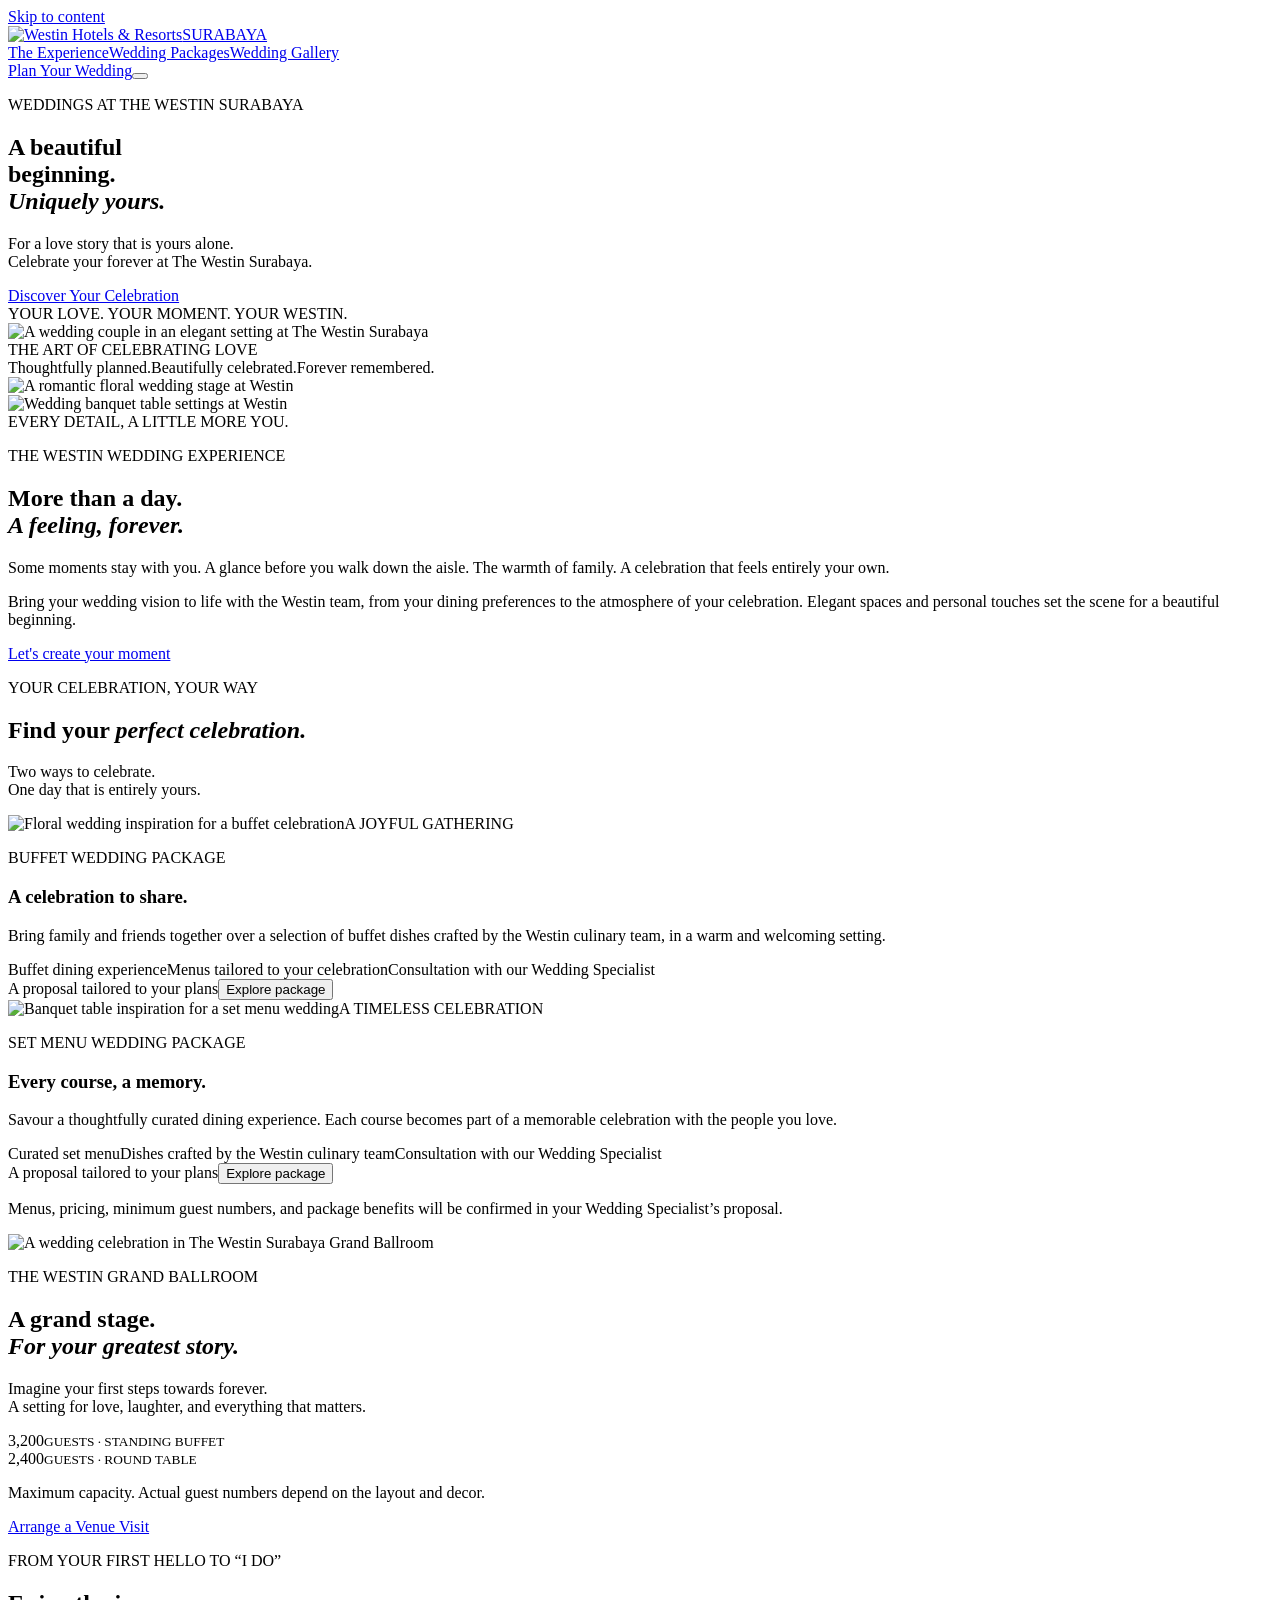
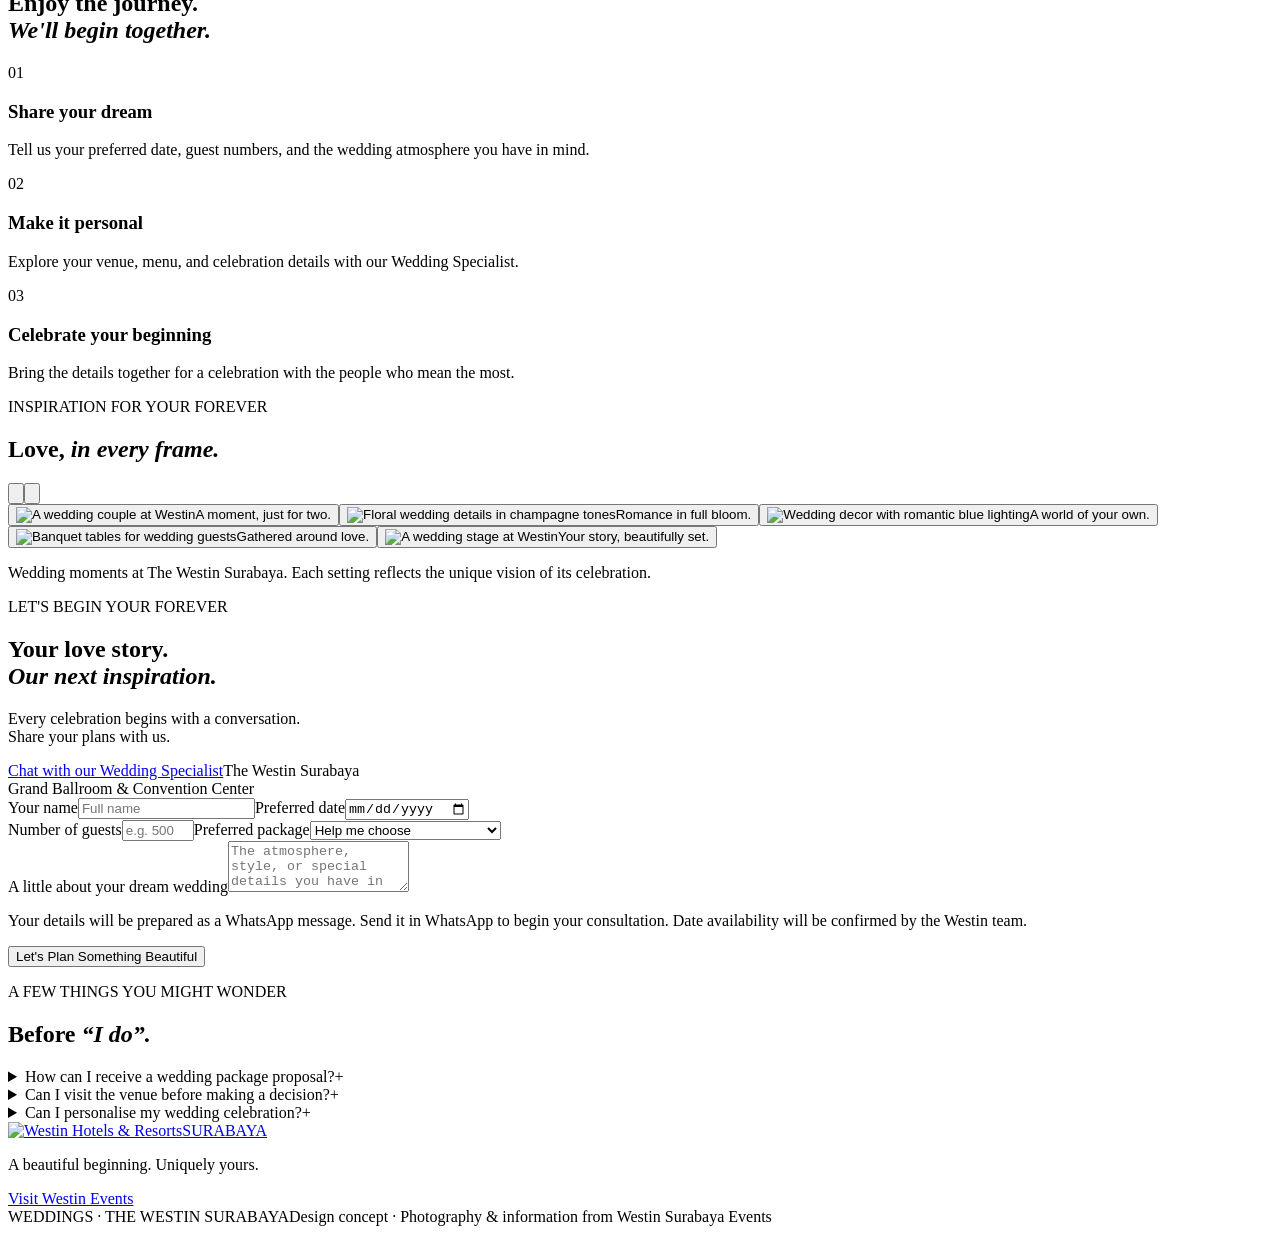
==== index.html @ 145da118 "Add files via upload" ====
<!doctype html>
<html lang="en">
<head><meta charset="UTF-8"><meta name="viewport" content="width=device-width, initial-scale=1"><meta name="theme-color" content="#51555a"><title>Weddings at The Westin Surabaya — A Beautiful Beginning</title><meta name="description" content="Explore wedding inspiration, buffet and set menu packages, and memorable celebrations at The Westin Surabaya. Begin your journey with our Wedding Specialist."><link rel="preconnect" href="https://fonts.googleapis.com"><link rel="preconnect" href="https://fonts.gstatic.com" crossorigin><link href="https://fonts.googleapis.com/css2?family=Cormorant+Garamond:ital,wght@0,400;0,500;0,600;1,400;1,500&family=DM+Sans:wght@400;450;500;600&display=swap" rel="stylesheet"><link rel="stylesheet" href="styles.css?v=7"><link rel="stylesheet" href="westin-theme.css?v=7"><script src="app.js?v=7" defer></script></head>
<body>
<a class="skip" href="#main">Skip to content</a>
<header class="header"><a class="brand" href="#" aria-label="The Westin Surabaya, home"><img class="brand-logo" src="assets/westin-official-logo.png" alt="Westin Hotels & Resorts" width="600" height="181"><span class="brand-sub">SURABAYA</span></a><nav class="desktop-nav" aria-label="Main navigation"><a href="#experience">The Experience</a><a href="#packages">Wedding Packages</a><a href="#gallery">Wedding Gallery</a></nav><a class="nav-cta" href="#inquiry">Plan Your Wedding</a><button class="menu-toggle" aria-label="Open menu" aria-expanded="false" aria-controls="mobile-nav"><span></span><span></span></button><nav class="mobile-nav" id="mobile-nav" aria-label="Mobile navigation" hidden><a href="#experience">The Experience</a><a href="#packages">Wedding Packages</a><a href="#gallery">Wedding Gallery</a><a href="#inquiry">Plan Your Wedding</a></nav></header>
<main id="main">
<section class="hero" aria-labelledby="hero-title"><div class="hero-copy"><p class="eyebrow light">WEDDINGS AT THE WESTIN SURABAYA</p><h1 id="hero-title">A beautiful<br>beginning.<br><em>Uniquely yours.</em></h1><p class="hero-description">For a love story that is yours alone.<br>Celebrate your forever at The Westin Surabaya.</p><a class="button cream" href="#packages">Discover Your Celebration</a><div class="hero-bottom"><span>YOUR LOVE. YOUR MOMENT. YOUR WESTIN.</span></div></div><div class="hero-image"><img src="assets/moments.webp" alt="A wedding couple in an elegant setting at The Westin Surabaya" fetchpriority="high"><div class="image-shade"></div><span class="image-caption">THE ART OF CELEBRATING LOVE</span></div></section>
<div class="intro-strip"><span>Thoughtfully planned.</span><i aria-hidden="true"></i><span>Beautifully celebrated.</span><i aria-hidden="true"></i><span>Forever remembered.</span></div>
<section class="experience section-wrap" id="experience"><div class="experience-art"><img class="experience-main" src="assets/buffet.webp" alt="A romantic floral wedding stage at Westin" loading="lazy"><div class="experience-detail"><img src="assets/setmenu.webp" alt="Wedding banquet table settings at Westin" loading="lazy"></div><span class="vertical-note">EVERY DETAIL, A LITTLE MORE YOU.</span></div><div class="experience-copy"><p class="eyebrow">THE WESTIN WEDDING EXPERIENCE</p><h2>More than a day.<br><em>A feeling, forever.</em></h2><p>Some moments stay with you. A glance before you walk down the aisle. The warmth of family. A celebration that feels entirely your own.</p><p>Bring your wedding vision to life with the Westin team, from your dining preferences to the atmosphere of your celebration. Elegant spaces and personal touches set the scene for a beautiful beginning.</p><a class="text-link" href="#inquiry">Let's create your moment</a></div></section>
<section class="packages section-wrap" id="packages"><div class="section-heading"><div><p class="eyebrow">YOUR CELEBRATION, YOUR WAY</p><h2>Find your <em>perfect celebration.</em></h2></div><p>Two ways to celebrate.<br>One day that is entirely yours.</p></div><div class="package-grid"><article class="package-card"><div class="package-photo"><img src="assets/buffet.webp" alt="Floral wedding inspiration for a buffet celebration" loading="lazy"><span class="photo-tag">A JOYFUL GATHERING</span></div><div class="package-content"><p class="eyebrow">BUFFET WEDDING PACKAGE</p><h3>A celebration to share.</h3><p>Bring family and friends together over a selection of buffet dishes crafted by the Westin culinary team, in a warm and welcoming setting.</p><div class="package-highlights"><span>Buffet dining experience</span><span>Menus tailored to your celebration</span><span>Consultation with our Wedding Specialist</span></div><div class="package-foot"><span>A proposal tailored to your plans</span><button class="text-link" data-package="Buffet Wedding Package">Explore package</button></div></div></article><article class="package-card"><div class="package-photo"><img src="assets/setmenu.webp" alt="Banquet table inspiration for a set menu wedding" loading="lazy"><span class="photo-tag">A TIMELESS CELEBRATION</span></div><div class="package-content"><p class="eyebrow">SET MENU WEDDING PACKAGE</p><h3>Every course, a memory.</h3><p>Savour a thoughtfully curated dining experience. Each course becomes part of a memorable celebration with the people you love.</p><div class="package-highlights"><span>Curated set menu</span><span>Dishes crafted by the Westin culinary team</span><span>Consultation with our Wedding Specialist</span></div><div class="package-foot"><span>A proposal tailored to your plans</span><button class="text-link" data-package="Set Menu Wedding Package">Explore package</button></div></div></article></div><p class="package-note">Menus, pricing, minimum guest numbers, and package benefits will be confirmed in your Wedding Specialist’s proposal.</p></section>
<section class="venue" id="venue"><img class="venue-back" src="assets/celebration.webp" alt="A wedding celebration in The Westin Surabaya Grand Ballroom" loading="lazy"><div class="venue-overlay"></div><div class="venue-content"><p class="eyebrow light">THE WESTIN GRAND BALLROOM</p><h2>A grand stage.<br><em>For your greatest story.</em></h2><p>Imagine your first steps towards forever.<br>A setting for love, laughter, and everything that matters.</p><div class="venue-stats"><div><span>3,200</span><small>GUESTS · STANDING BUFFET</small></div><div><span>2,400</span><small>GUESTS · ROUND TABLE</small></div></div><p class="capacity-note">Maximum capacity. Actual guest numbers depend on the layout and decor.</p><a class="button cream" href="#inquiry">Arrange a Venue Visit</a></div></section>
<section class="journey section-wrap"><div><p class="eyebrow">FROM YOUR FIRST HELLO TO “I DO”</p><h2>Enjoy the journey.<br><em>We'll begin together.</em></h2></div><div class="journey-steps"><article><span>01</span><div><h3>Share your dream</h3><p>Tell us your preferred date, guest numbers, and the wedding atmosphere you have in mind.</p></div></article><article><span>02</span><div><h3>Make it personal</h3><p>Explore your venue, menu, and celebration details with our Wedding Specialist.</p></div></article><article><span>03</span><div><h3>Celebrate your beginning</h3><p>Bring the details together for a celebration with the people who mean the most.</p></div></article></div></section>
<section class="gallery section-wrap" id="gallery"><div class="section-heading"><div><p class="eyebrow">INSPIRATION FOR YOUR FOREVER</p><h2>Love, <em>in every frame.</em></h2></div><div class="gallery-controls"><button aria-label="Previous photo" id="gallery-prev"><svg viewBox="0 0 24 24" fill="none" stroke="currentColor" stroke-width="1.5" stroke-linecap="round" stroke-linejoin="round" aria-hidden="true" focusable="false"><path d="m14.5 5-7 7 7 7"/></svg></button><button aria-label="Next photo" id="gallery-next"><svg viewBox="0 0 24 24" fill="none" stroke="currentColor" stroke-width="1.5" stroke-linecap="round" stroke-linejoin="round" aria-hidden="true" focusable="false"><path d="m9.5 5 7 7-7 7"/></svg></button></div></div><div class="gallery-track" id="gallery-track"><button class="gallery-item tall" data-image="assets/moments.webp" data-caption="A moment, just for two."><img src="assets/moments.webp" alt="A wedding couple at Westin" loading="lazy"><span>A moment, just for two.</span></button><button class="gallery-item" data-image="assets/buffet.webp" data-caption="Romance in full bloom."><img src="assets/buffet.webp" alt="Floral wedding details in champagne tones" loading="lazy"><span>Romance in full bloom.</span></button><button class="gallery-item tall" data-image="assets/ceremony.webp" data-caption="A world of your own."><img src="assets/ceremony.webp" alt="Wedding decor with romantic blue lighting" loading="lazy"><span>A world of your own.</span></button><button class="gallery-item" data-image="assets/setmenu.webp" data-caption="Gathered around love."><img src="assets/setmenu.webp" alt="Banquet tables for wedding guests" loading="lazy"><span>Gathered around love.</span></button><button class="gallery-item tall" data-image="assets/venue.webp" data-caption="Your story, beautifully set."><img src="assets/venue.webp" alt="A wedding stage at Westin" loading="lazy"><span>Your story, beautifully set.</span></button></div><p class="gallery-note">Wedding moments at The Westin Surabaya. Each setting reflects the unique vision of its celebration.</p></section>
<section class="inquiry section-wrap" id="inquiry"><div class="inquiry-copy"><p class="eyebrow">LET'S BEGIN YOUR FOREVER</p><h2>Your love story.<br><em>Our next inspiration.</em></h2><p>Every celebration begins with a conversation.<br>Share your plans with us.</p><a class="contact-link" href="https://wa.me/6282331439094" target="_blank" rel="noopener">Chat with our Wedding Specialist</a><span class="inquiry-note">The Westin Surabaya<br>Grand Ballroom & Convention Center</span></div><form id="inquiry-form"><div class="form-pair"><label>Your name<input name="name" autocomplete="name" placeholder="Full name" required maxlength="100"></label><label>Preferred date<input type="date" name="date" required></label></div><div class="form-pair"><label>Number of guests<input type="number" name="guests" placeholder="e.g. 500" min="1" max="10000" required></label><label>Preferred package<select name="package" id="package-select"><option value="Help me choose">Help me choose</option><option value="Buffet Wedding Package">Buffet Wedding Package</option><option>Set Menu Wedding Package</option></select></label></div><label>A little about your dream wedding<textarea name="message" rows="3" maxlength="1500" placeholder="The atmosphere, style, or special details you have in mind…"></textarea></label><p class="form-note">Your details will be prepared as a WhatsApp message. Send it in WhatsApp to begin your consultation. Date availability will be confirmed by the Westin team.</p><button class="button green" type="submit">Let's Plan Something Beautiful</button><p id="form-status" class="form-status" role="status"></p></form></section>
<section class="faq section-wrap"><div><p class="eyebrow">A FEW THINGS YOU MIGHT WONDER</p><h2>Before <em>“I do”.</em></h2></div><div class="faq-items"><details><summary>How can I receive a wedding package proposal?<span>+</span></summary><p>Choose your preferred package and share a few details about your plans. Our Wedding Specialist will confirm pricing, menus, minimum guest numbers, and benefits in a proposal tailored to your celebration.</p></details><details><summary>Can I visit the venue before making a decision?<span>+</span></summary><p>Use the inquiry form to request a venue visit with our Wedding Specialist. Visits are arranged around team availability and the venue’s event schedule.</p></details><details><summary>Can I personalise my wedding celebration?<span>+</span></summary><p>Share your vision and preferences with the Westin team. Layouts, menus, decor, vendors, and additional services can be discussed and confirmed in your proposal.</p></details></div></section>
</main><footer><a class="brand" href="#"><img class="brand-logo" src="assets/westin-official-logo.png" alt="Westin Hotels & Resorts" width="600" height="181"><span class="brand-sub">SURABAYA</span></a><p>A beautiful beginning. Uniquely yours.</p><a href="https://westinsurabayaevents.com/plan-your-event/wedding" target="_blank" rel="noopener">Visit Westin Events</a><div class="footer-bottom"><span>WEDDINGS · THE WESTIN SURABAYA</span><span>Design concept · Photography & information from Westin Surabaya Events</span></div></footer>
<dialog id="package-dialog" class="package-dialog"><button class="dialog-close" aria-label="Close package details">×</button><p class="eyebrow">CELEBRATE WITH WESTIN</p><h2 id="package-title"></h2><p id="package-description"></p><ul id="package-details"></ul><p class="dialog-note">Pricing, minimum guest numbers, menus, and all benefits are subject to the official proposal from the Westin team.</p><button class="button green" id="choose-package">Request a Personal Proposal</button></dialog>
<dialog id="lightbox" class="lightbox"><button class="dialog-close" aria-label="Close photo">×</button><img id="lightbox-image" src="assets/moments.webp" alt=""><p id="lightbox-caption"></p></dialog>
</body></html>
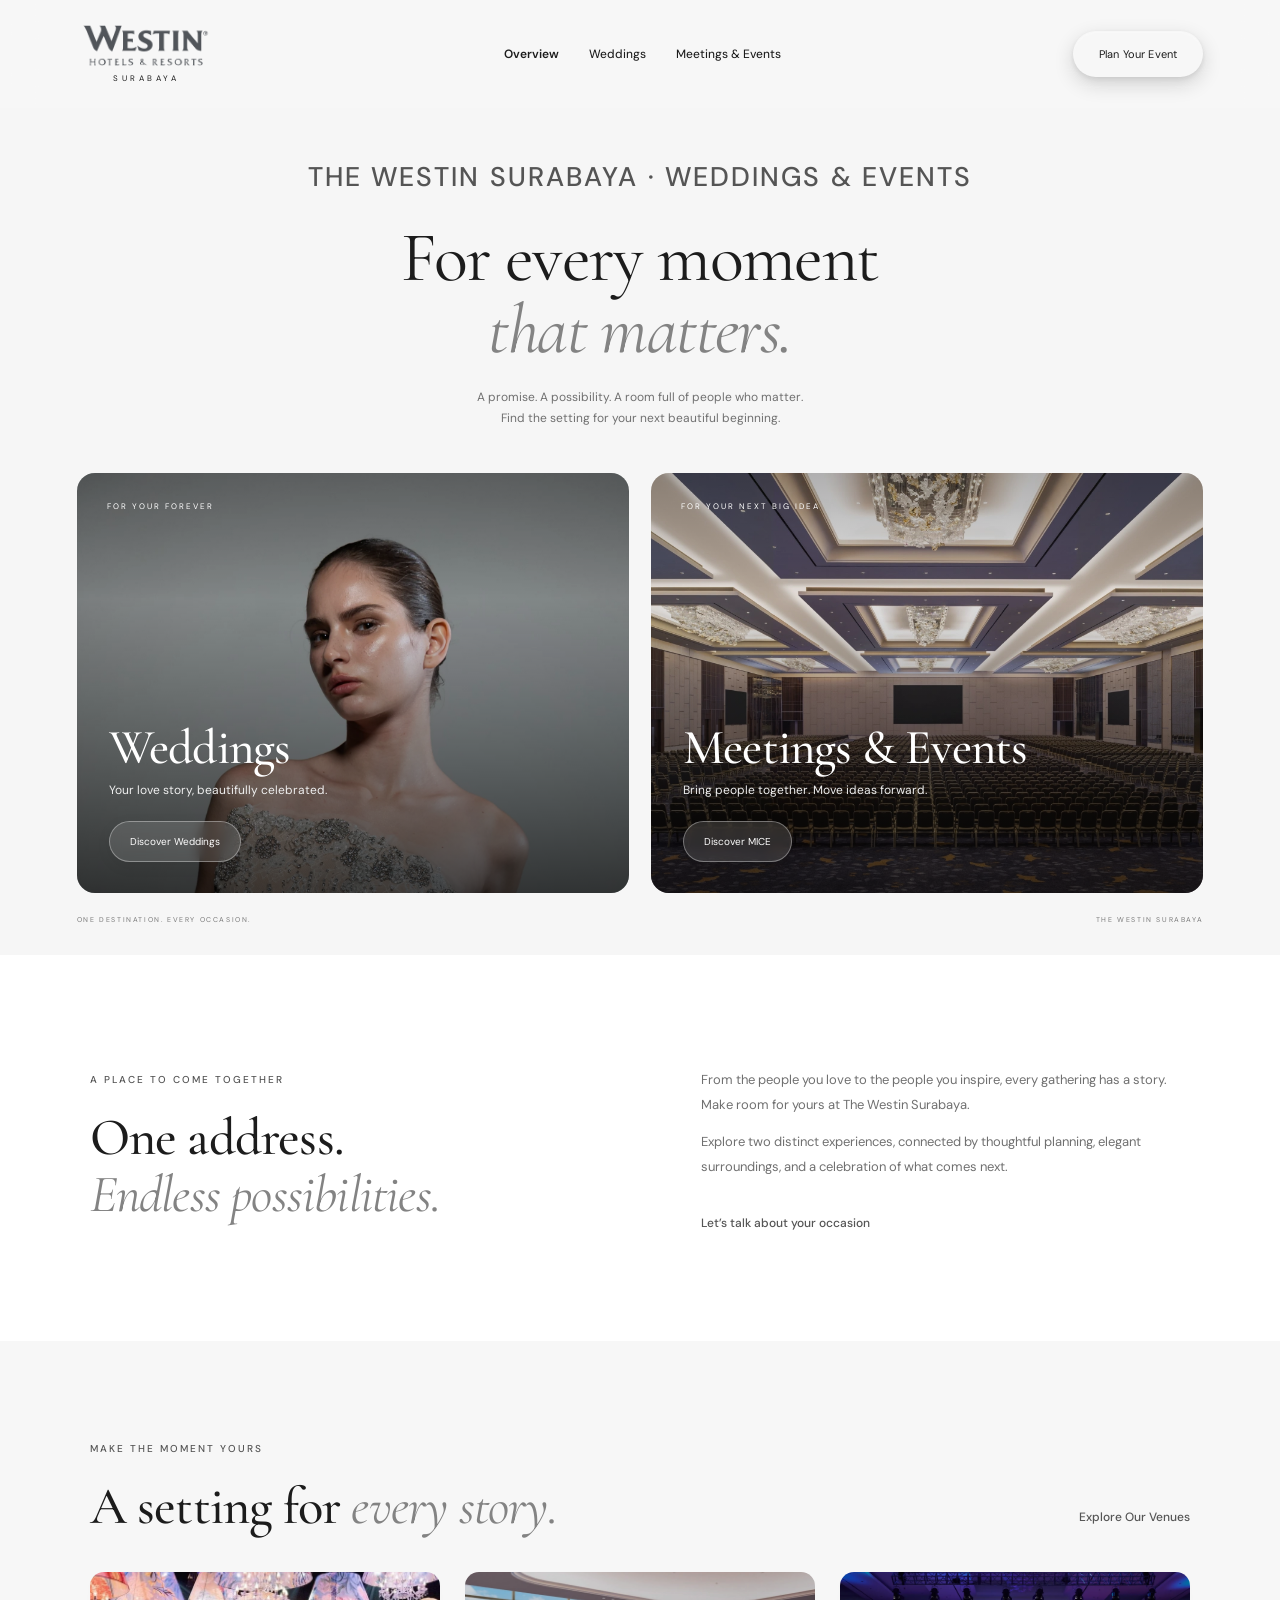
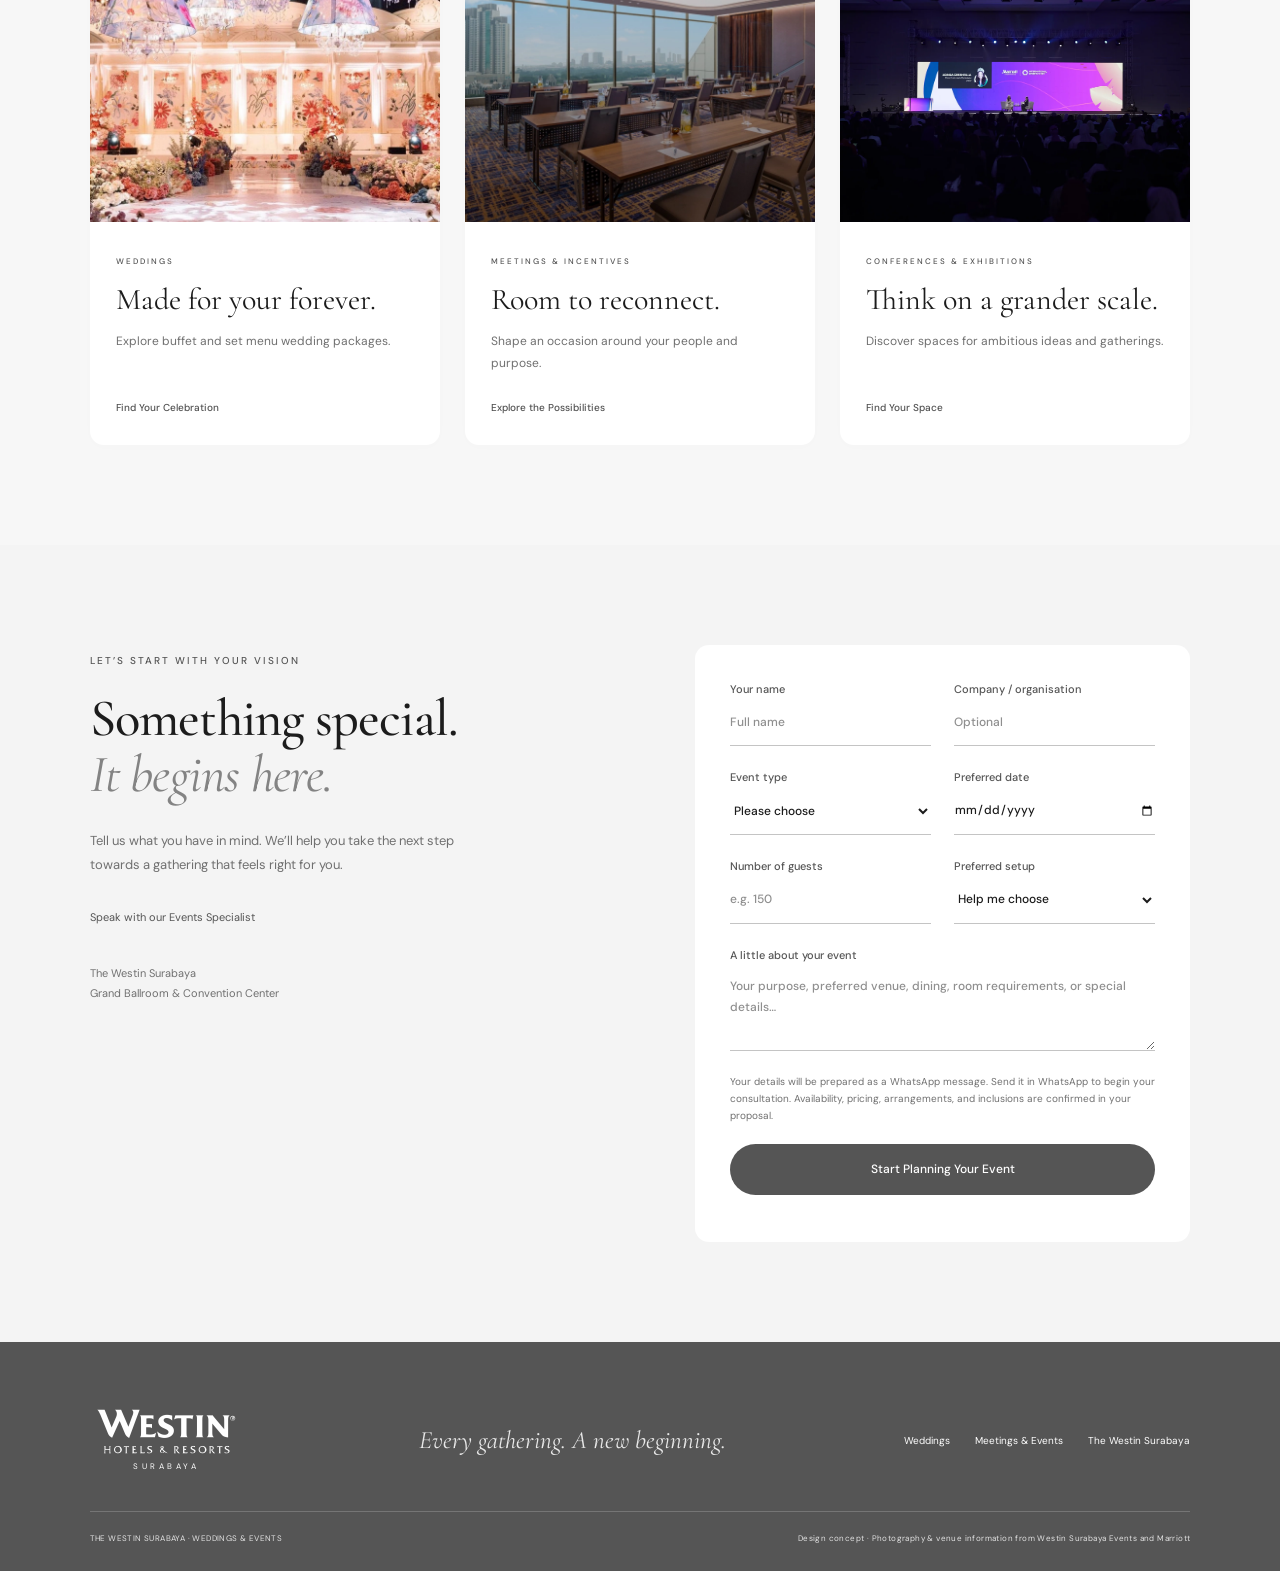
==== commit 02c279c3: "Add files via upload" ====
--- a/index.html
+++ b/index.html
@@ -1,20 +1,3 @@
-<!doctype html>
-<html lang="en">
-<head><meta charset="UTF-8"><meta name="viewport" content="width=device-width, initial-scale=1"><meta name="theme-color" content="#51555a"><title>Weddings at The Westin Surabaya — A Beautiful Beginning</title><meta name="description" content="Explore wedding inspiration, buffet and set menu packages, and memorable celebrations at The Westin Surabaya. Begin your journey with our Wedding Specialist."><link rel="preconnect" href="https://fonts.googleapis.com"><link rel="preconnect" href="https://fonts.gstatic.com" crossorigin><link href="https://fonts.googleapis.com/css2?family=Cormorant+Garamond:ital,wght@0,400;0,500;0,600;1,400;1,500&family=DM+Sans:wght@400;450;500;600&display=swap" rel="stylesheet"><link rel="stylesheet" href="styles.css?v=7"><link rel="stylesheet" href="westin-theme.css?v=7"><script src="app.js?v=7" defer></script></head>
-<body>
-<a class="skip" href="#main">Skip to content</a>
-<header class="header"><a class="brand" href="#" aria-label="The Westin Surabaya, home"><img class="brand-logo" src="assets/westin-official-logo.png" alt="Westin Hotels & Resorts" width="600" height="181"><span class="brand-sub">SURABAYA</span></a><nav class="desktop-nav" aria-label="Main navigation"><a href="#experience">The Experience</a><a href="#packages">Wedding Packages</a><a href="#gallery">Wedding Gallery</a></nav><a class="nav-cta" href="#inquiry">Plan Your Wedding</a><button class="menu-toggle" aria-label="Open menu" aria-expanded="false" aria-controls="mobile-nav"><span></span><span></span></button><nav class="mobile-nav" id="mobile-nav" aria-label="Mobile navigation" hidden><a href="#experience">The Experience</a><a href="#packages">Wedding Packages</a><a href="#gallery">Wedding Gallery</a><a href="#inquiry">Plan Your Wedding</a></nav></header>
-<main id="main">
-<section class="hero" aria-labelledby="hero-title"><div class="hero-copy"><p class="eyebrow light">WEDDINGS AT THE WESTIN SURABAYA</p><h1 id="hero-title">A beautiful<br>beginning.<br><em>Uniquely yours.</em></h1><p class="hero-description">For a love story that is yours alone.<br>Celebrate your forever at The Westin Surabaya.</p><a class="button cream" href="#packages">Discover Your Celebration</a><div class="hero-bottom"><span>YOUR LOVE. YOUR MOMENT. YOUR WESTIN.</span></div></div><div class="hero-image"><img src="assets/moments.webp" alt="A wedding couple in an elegant setting at The Westin Surabaya" fetchpriority="high"><div class="image-shade"></div><span class="image-caption">THE ART OF CELEBRATING LOVE</span></div></section>
-<div class="intro-strip"><span>Thoughtfully planned.</span><i aria-hidden="true"></i><span>Beautifully celebrated.</span><i aria-hidden="true"></i><span>Forever remembered.</span></div>
-<section class="experience section-wrap" id="experience"><div class="experience-art"><img class="experience-main" src="assets/buffet.webp" alt="A romantic floral wedding stage at Westin" loading="lazy"><div class="experience-detail"><img src="assets/setmenu.webp" alt="Wedding banquet table settings at Westin" loading="lazy"></div><span class="vertical-note">EVERY DETAIL, A LITTLE MORE YOU.</span></div><div class="experience-copy"><p class="eyebrow">THE WESTIN WEDDING EXPERIENCE</p><h2>More than a day.<br><em>A feeling, forever.</em></h2><p>Some moments stay with you. A glance before you walk down the aisle. The warmth of family. A celebration that feels entirely your own.</p><p>Bring your wedding vision to life with the Westin team, from your dining preferences to the atmosphere of your celebration. Elegant spaces and personal touches set the scene for a beautiful beginning.</p><a class="text-link" href="#inquiry">Let's create your moment</a></div></section>
-<section class="packages section-wrap" id="packages"><div class="section-heading"><div><p class="eyebrow">YOUR CELEBRATION, YOUR WAY</p><h2>Find your <em>perfect celebration.</em></h2></div><p>Two ways to celebrate.<br>One day that is entirely yours.</p></div><div class="package-grid"><article class="package-card"><div class="package-photo"><img src="assets/buffet.webp" alt="Floral wedding inspiration for a buffet celebration" loading="lazy"><span class="photo-tag">A JOYFUL GATHERING</span></div><div class="package-content"><p class="eyebrow">BUFFET WEDDING PACKAGE</p><h3>A celebration to share.</h3><p>Bring family and friends together over a selection of buffet dishes crafted by the Westin culinary team, in a warm and welcoming setting.</p><div class="package-highlights"><span>Buffet dining experience</span><span>Menus tailored to your celebration</span><span>Consultation with our Wedding Specialist</span></div><div class="package-foot"><span>A proposal tailored to your plans</span><button class="text-link" data-package="Buffet Wedding Package">Explore package</button></div></div></article><article class="package-card"><div class="package-photo"><img src="assets/setmenu.webp" alt="Banquet table inspiration for a set menu wedding" loading="lazy"><span class="photo-tag">A TIMELESS CELEBRATION</span></div><div class="package-content"><p class="eyebrow">SET MENU WEDDING PACKAGE</p><h3>Every course, a memory.</h3><p>Savour a thoughtfully curated dining experience. Each course becomes part of a memorable celebration with the people you love.</p><div class="package-highlights"><span>Curated set menu</span><span>Dishes crafted by the Westin culinary team</span><span>Consultation with our Wedding Specialist</span></div><div class="package-foot"><span>A proposal tailored to your plans</span><button class="text-link" data-package="Set Menu Wedding Package">Explore package</button></div></div></article></div><p class="package-note">Menus, pricing, minimum guest numbers, and package benefits will be confirmed in your Wedding Specialist’s proposal.</p></section>
-<section class="venue" id="venue"><img class="venue-back" src="assets/celebration.webp" alt="A wedding celebration in The Westin Surabaya Grand Ballroom" loading="lazy"><div class="venue-overlay"></div><div class="venue-content"><p class="eyebrow light">THE WESTIN GRAND BALLROOM</p><h2>A grand stage.<br><em>For your greatest story.</em></h2><p>Imagine your first steps towards forever.<br>A setting for love, laughter, and everything that matters.</p><div class="venue-stats"><div><span>3,200</span><small>GUESTS · STANDING BUFFET</small></div><div><span>2,400</span><small>GUESTS · ROUND TABLE</small></div></div><p class="capacity-note">Maximum capacity. Actual guest numbers depend on the layout and decor.</p><a class="button cream" href="#inquiry">Arrange a Venue Visit</a></div></section>
-<section class="journey section-wrap"><div><p class="eyebrow">FROM YOUR FIRST HELLO TO “I DO”</p><h2>Enjoy the journey.<br><em>We'll begin together.</em></h2></div><div class="journey-steps"><article><span>01</span><div><h3>Share your dream</h3><p>Tell us your preferred date, guest numbers, and the wedding atmosphere you have in mind.</p></div></article><article><span>02</span><div><h3>Make it personal</h3><p>Explore your venue, menu, and celebration details with our Wedding Specialist.</p></div></article><article><span>03</span><div><h3>Celebrate your beginning</h3><p>Bring the details together for a celebration with the people who mean the most.</p></div></article></div></section>
-<section class="gallery section-wrap" id="gallery"><div class="section-heading"><div><p class="eyebrow">INSPIRATION FOR YOUR FOREVER</p><h2>Love, <em>in every frame.</em></h2></div><div class="gallery-controls"><button aria-label="Previous photo" id="gallery-prev"><svg viewBox="0 0 24 24" fill="none" stroke="currentColor" stroke-width="1.5" stroke-linecap="round" stroke-linejoin="round" aria-hidden="true" focusable="false"><path d="m14.5 5-7 7 7 7"/></svg></button><button aria-label="Next photo" id="gallery-next"><svg viewBox="0 0 24 24" fill="none" stroke="currentColor" stroke-width="1.5" stroke-linecap="round" stroke-linejoin="round" aria-hidden="true" focusable="false"><path d="m9.5 5 7 7-7 7"/></svg></button></div></div><div class="gallery-track" id="gallery-track"><button class="gallery-item tall" data-image="assets/moments.webp" data-caption="A moment, just for two."><img src="assets/moments.webp" alt="A wedding couple at Westin" loading="lazy"><span>A moment, just for two.</span></button><button class="gallery-item" data-image="assets/buffet.webp" data-caption="Romance in full bloom."><img src="assets/buffet.webp" alt="Floral wedding details in champagne tones" loading="lazy"><span>Romance in full bloom.</span></button><button class="gallery-item tall" data-image="assets/ceremony.webp" data-caption="A world of your own."><img src="assets/ceremony.webp" alt="Wedding decor with romantic blue lighting" loading="lazy"><span>A world of your own.</span></button><button class="gallery-item" data-image="assets/setmenu.webp" data-caption="Gathered around love."><img src="assets/setmenu.webp" alt="Banquet tables for wedding guests" loading="lazy"><span>Gathered around love.</span></button><button class="gallery-item tall" data-image="assets/venue.webp" data-caption="Your story, beautifully set."><img src="assets/venue.webp" alt="A wedding stage at Westin" loading="lazy"><span>Your story, beautifully set.</span></button></div><p class="gallery-note">Wedding moments at The Westin Surabaya. Each setting reflects the unique vision of its celebration.</p></section>
-<section class="inquiry section-wrap" id="inquiry"><div class="inquiry-copy"><p class="eyebrow">LET'S BEGIN YOUR FOREVER</p><h2>Your love story.<br><em>Our next inspiration.</em></h2><p>Every celebration begins with a conversation.<br>Share your plans with us.</p><a class="contact-link" href="https://wa.me/6282331439094" target="_blank" rel="noopener">Chat with our Wedding Specialist</a><span class="inquiry-note">The Westin Surabaya<br>Grand Ballroom & Convention Center</span></div><form id="inquiry-form"><div class="form-pair"><label>Your name<input name="name" autocomplete="name" placeholder="Full name" required maxlength="100"></label><label>Preferred date<input type="date" name="date" required></label></div><div class="form-pair"><label>Number of guests<input type="number" name="guests" placeholder="e.g. 500" min="1" max="10000" required></label><label>Preferred package<select name="package" id="package-select"><option value="Help me choose">Help me choose</option><option value="Buffet Wedding Package">Buffet Wedding Package</option><option>Set Menu Wedding Package</option></select></label></div><label>A little about your dream wedding<textarea name="message" rows="3" maxlength="1500" placeholder="The atmosphere, style, or special details you have in mind…"></textarea></label><p class="form-note">Your details will be prepared as a WhatsApp message. Send it in WhatsApp to begin your consultation. Date availability will be confirmed by the Westin team.</p><button class="button green" type="submit">Let's Plan Something Beautiful</button><p id="form-status" class="form-status" role="status"></p></form></section>
-<section class="faq section-wrap"><div><p class="eyebrow">A FEW THINGS YOU MIGHT WONDER</p><h2>Before <em>“I do”.</em></h2></div><div class="faq-items"><details><summary>How can I receive a wedding package proposal?<span>+</span></summary><p>Choose your preferred package and share a few details about your plans. Our Wedding Specialist will confirm pricing, menus, minimum guest numbers, and benefits in a proposal tailored to your celebration.</p></details><details><summary>Can I visit the venue before making a decision?<span>+</span></summary><p>Use the inquiry form to request a venue visit with our Wedding Specialist. Visits are arranged around team availability and the venue’s event schedule.</p></details><details><summary>Can I personalise my wedding celebration?<span>+</span></summary><p>Share your vision and preferences with the Westin team. Layouts, menus, decor, vendors, and additional services can be discussed and confirmed in your proposal.</p></details></div></section>
-</main><footer><a class="brand" href="#"><img class="brand-logo" src="assets/westin-official-logo.png" alt="Westin Hotels & Resorts" width="600" height="181"><span class="brand-sub">SURABAYA</span></a><p>A beautiful beginning. Uniquely yours.</p><a href="https://westinsurabayaevents.com/plan-your-event/wedding" target="_blank" rel="noopener">Visit Westin Events</a><div class="footer-bottom"><span>WEDDINGS · THE WESTIN SURABAYA</span><span>Design concept · Photography & information from Westin Surabaya Events</span></div></footer>
-<dialog id="package-dialog" class="package-dialog"><button class="dialog-close" aria-label="Close package details">×</button><p class="eyebrow">CELEBRATE WITH WESTIN</p><h2 id="package-title"></h2><p id="package-description"></p><ul id="package-details"></ul><p class="dialog-note">Pricing, minimum guest numbers, menus, and all benefits are subject to the official proposal from the Westin team.</p><button class="button green" id="choose-package">Request a Personal Proposal</button></dialog>
-<dialog id="lightbox" class="lightbox"><button class="dialog-close" aria-label="Close photo">×</button><img id="lightbox-image" src="assets/moments.webp" alt=""><p id="lightbox-caption"></p></dialog>
-</body></html>
+<!doctype html><html lang="en"><head><meta charset="UTF-8"><meta name="viewport" content="width=device-width, initial-scale=1"><meta name="theme-color" content="#51555a"><title>The Westin Surabaya — Weddings & Meetings</title><meta name="description" content="Discover weddings, meetings, conferences and celebrations at The Westin Surabaya. Find your setting and request a personal proposal."><link rel="preconnect" href="https://fonts.googleapis.com"><link rel="preconnect" href="https://fonts.gstatic.com" crossorigin><link href="https://fonts.googleapis.com/css2?family=Cormorant+Garamond:ital,wght@0,400;0,500;0,600;1,400;1,500&family=DM+Sans:wght@400;450;500;600&display=swap" rel="stylesheet"><link rel="stylesheet" href="styles.css?v=12"><link rel="stylesheet" href="westin-theme.css?v=12"><link rel="stylesheet" href="events.css?v=12"><script src="events.js?v=12" defer></script></head><body class="portal-page"><a class="skip" href="#main">Skip to content</a><header class="header"><a class="brand" href="index.html" aria-label="The Westin Surabaya, home"><img class="brand-logo" src="assets/westin-official-logo.png" alt="Westin Hotels & Resorts" width="600" height="181"><span class="brand-sub">SURABAYA</span></a><nav class="desktop-nav" aria-label="Main navigation"><a href="index.html" aria-current="page">Overview</a><a href="weddings.html">Weddings</a><a href="mice.html">Meetings & Events</a></nav><a class="nav-cta" href="#inquiry">Plan Your Event</a><button class="menu-toggle" aria-label="Open menu" aria-expanded="false" aria-controls="mobile-nav"><span></span><span></span></button><nav class="mobile-nav" id="mobile-nav" aria-label="Mobile navigation" hidden><a href="index.html" aria-current="page">Overview</a><a href="weddings.html">Weddings</a><a href="mice.html">Meetings & Events</a><a href="#inquiry">Plan Your Event</a></nav></header><main id="main"><section class="portal-hero"><div class="portal-intro"><p class="eyebrow">THE WESTIN SURABAYA · WEDDINGS & EVENTS</p><h1>For every moment<br><em>that matters.</em></h1><p>A promise. A possibility. A room full of people who matter. <br>Find the setting for your next beautiful beginning.</p></div><div class="portal-choices"><a href="weddings.html" class="story-choice"><img src="assets/wedding-editorial.webp" alt="Bridal fashion portrait for weddings at The Westin Surabaya" fetchpriority="high"><div class="choice-shade"></div><span class="choice-eyebrow">FOR YOUR FOREVER</span><div class="choice-copy"><h2>Weddings</h2><p>Your love story, beautifully celebrated.</p><span class="choice-button">Discover Weddings</span></div></a><a href="mice.html" class="story-choice"><img src="assets/meeting-hero.webp" alt="The Westin Grand Ballroom arranged for a conference" fetchpriority="high"><div class="choice-shade"></div><span class="choice-eyebrow">FOR YOUR NEXT BIG IDEA</span><div class="choice-copy"><h2>Meetings & Events</h2><p>Bring people together. Move ideas forward.</p><span class="choice-button">Discover MICE</span></div></a></div><div class="portal-caption"><span>ONE DESTINATION. EVERY OCCASION.</span><span>THE WESTIN SURABAYA</span></div></section>
+<section class="portal-welcome section-wrap"><div><p class="eyebrow">A PLACE TO COME TOGETHER</p><h2>One address.<br><em>Endless possibilities.</em></h2></div><div><p>From the people you love to the people you inspire, every gathering has a story. Make room for yours at The Westin Surabaya.</p><p>Explore two distinct experiences, connected by thoughtful planning, elegant surroundings, and a celebration of what comes next.</p><a href="#inquiry" class="text-link">Let’s talk about your occasion</a></div></section>
+<section class="portal-settings section-wrap"><div class="section-heading"><div><p class="eyebrow">MAKE THE MOMENT YOURS</p><h2>A setting for <em>every story.</em></h2></div><a class="text-link" href="mice.html#venues">Explore Our Venues</a></div><div class="setting-grid"><a class="setting-card" href="weddings.html#packages"><img src="assets/buffet.webp" alt="Floral wedding decor at Westin" loading="lazy"><div><span class="eyebrow">WEDDINGS</span><h3>Made for your forever.</h3><p>Explore buffet and set menu wedding packages.</p><span class="setting-link">Find Your Celebration</span></div></a><a class="setting-card" href="mice.html#formats"><img src="assets/meeting-room.webp" alt="A daylight meeting space at Westin" loading="lazy"><div><span class="eyebrow">MEETINGS & INCENTIVES</span><h3>Room to reconnect.</h3><p>Shape an occasion around your people and purpose.</p><span class="setting-link">Explore the Possibilities</span></div></a><a class="setting-card" href="mice.html#venues"><img src="assets/convention.webp" alt="A conference in progress at The Westin Surabaya" loading="lazy"><div><span class="eyebrow">CONFERENCES & EXHIBITIONS</span><h3>Think on a grander scale.</h3><p>Discover spaces for ambitious ideas and gatherings.</p><span class="setting-link">Find Your Space</span></div></a></div></section><section class="inquiry section-wrap event-inquiry" id="inquiry"><div class="inquiry-copy"><p class="eyebrow">LET’S START WITH YOUR VISION</p><h2>Something special.<br><em>It begins here.</em></h2><p>Tell us what you have in mind. We’ll help you take the next step towards a gathering that feels right for you.</p><a class="contact-link" href="https://wa.me/6282331439094" target="_blank" rel="noopener">Speak with our Events Specialist</a><span class="inquiry-note">The Westin Surabaya<br>Grand Ballroom & Convention Center</span></div><form class="event-form" data-context="Weddings & Events"><div class="form-pair"><label>Your name<input name="name" placeholder="Full name" autocomplete="name" maxlength="100" required></label><label>Company / organisation<input name="company" placeholder="Optional" autocomplete="organization" maxlength="150"></label></div><div class="form-pair"><label>Event type<select name="type" id="event-type" required><option value="" disabled selected>Please choose</option><option>Wedding</option><option>Meeting</option><option>Conference</option><option>Exhibition / Convention</option><option>Incentive / Team Gathering</option><option>Corporate Celebration</option></select></label><label>Preferred date<input type="date" name="date" required></label></div><div class="form-pair"><label>Number of guests<input type="number" name="guests" min="1" max="10000" placeholder="e.g. 150" required></label><label>Preferred setup<select name="setup"><option>Help me choose</option><option>Theatre</option><option>Classroom</option><option>Banquet</option><option>Reception</option><option>Boardroom</option></select></label></div><label>A little about your event<textarea name="message" rows="3" maxlength="1500" placeholder="Your purpose, preferred venue, dining, room requirements, or special details…"></textarea></label><p class="form-note">Your details will be prepared as a WhatsApp message. Send it in WhatsApp to begin your consultation. Availability, pricing, arrangements, and inclusions are confirmed in your proposal.</p><button class="button green" type="submit">Start Planning Your Event</button><p class="form-status" role="status"></p></form></section></main><footer class="events-footer"><a class="brand" href="index.html"><img class="brand-logo" src="assets/westin-official-logo.png" alt="Westin Hotels & Resorts" width="600" height="181"><span class="brand-sub">SURABAYA</span></a><p>Every gathering. A new beginning.</p><nav aria-label="Footer navigation"><a href="weddings.html">Weddings</a><a href="mice.html">Meetings & Events</a><a href="https://www.marriott.com/en-us/hotels/subwi-the-westin-surabaya/overview/" target="_blank" rel="noopener">The Westin Surabaya</a></nav><div class="footer-bottom"><span>THE WESTIN SURABAYA · WEDDINGS & EVENTS</span><span>Design concept · Photography & venue information from Westin Surabaya Events and Marriott</span></div></footer></body></html>
--- a/styles.css
+++ b/styles.css
@@ -0,0 +1 @@
+:root{--paper:#f8f8f8;--ink:#393939;--sage:#616161;--muted:#7f7f7f;--line:#dedede;--serif:'Cormorant Garamond',Georgia,serif;--sans:'DM Sans',Arial,sans-serif}*{box-sizing:border-box}html{scroll-behavior:smooth;scroll-padding-top:100px}body{margin:0;background:var(--paper);color:var(--ink);font-family:var(--sans);font-size:14px;line-height:1.7}a{color:inherit;text-decoration:none}button,input,select,textarea{font:inherit}button,a,input,select,textarea{-webkit-tap-highlight-color:transparent}button{cursor:pointer}img{display:block;width:100%;height:100%;object-fit:cover}button{color:inherit}a:focus-visible,button:focus-visible,summary:focus-visible{outline:2px solid #9b9b9b;outline-offset:5px}.skip{position:fixed;left:15px;top:-60px;padding:10px;background:white;z-index:100}.skip:focus{top:10px}.header{height:100px;display:flex;align-items:center;justify-content:space-between;padding:0 5.2%;background:var(--paper);position:relative;z-index:10;border-bottom:1px solid #e8e8e8}.brand{display:inline-flex;flex-direction:column;text-align:center;line-height:1.25}.brand-main{font-family:Georgia,serif;font-size:23px;letter-spacing:1px}.brand-sub{font-size:8px;letter-spacing:4.8px;margin-top:8px;margin-left:5px}.desktop-nav{display:flex;gap:35px;font-size:11px}.desktop-nav a{position:relative}.desktop-nav a:after{content:'';position:absolute;bottom:-6px;left:0;width:0;height:1px;background:var(--sage);transition:width .25s}.desktop-nav a:hover:after{width:100%}.nav-cta{border:1px solid #bababa;padding:13px 20px;font-size:11px;display:flex;gap:27px;align-items:center}.nav-cta span{font-size:19px}.menu-toggle,.mobile-nav{display:none}.hero{display:grid;grid-template-columns:46% 54%;min-height:650px;max-height:850px}.hero-copy{background:var(--sage);color:#fdfdfd;padding:60px 9% 30px 11.3%;display:flex;flex-direction:column;align-items:flex-start;position:relative}.eyebrow{font-size:9px;letter-spacing:2.2px;font-weight:500;margin:0 0 22px;line-height:1.6}.light{color:#e3e3e3}.hero h1{font-family:var(--serif);font-size:clamp(60px,6.3vw,94px);font-weight:400;line-height:1.03;letter-spacing:-2.6px;margin:7px 0 26px}.hero h1 em{font-weight:400;color:#dfdfdf;white-space:nowrap}.hero-description{font-size:12px;line-height:1.9;color:#e9e9e9;margin:0 0 29px}.button{padding:16px 23px;display:inline-flex;align-items:center;justify-content:space-between;gap:35px;border:1px solid transparent;font-size:11px;font-weight:500;line-height:1.6;transition:background .2s,transform .2s}.button:hover{transform:translateY(-2px)}.button span{font-size:21px;line-height:1}.cream{background:#f1f1f1;color:var(--ink)}.cream:hover{background:#dddddd}.green{background:var(--sage);color:white}.green:hover{background:#4a4a4a}.hero-bottom{margin-top:42px;display:flex;align-items:center;gap:14px;font-size:7px;letter-spacing:1.7px;color:#d8d8d8}.tiny-flower{font-size:29px;color:#d6d6d6}.hero-image{position:relative;overflow:hidden;min-height:650px}.hero-image>img{object-position:55% 35%;position:absolute}.image-shade{position:absolute;inset:0;background:linear-gradient(180deg,rgba(0,0,0,.12),transparent 35%,rgba(0,0,0,.4))}.image-caption{position:absolute;top:35px;right:35px;color:white;font-size:8px;letter-spacing:2.2px}.hero-peek{position:absolute;bottom:45px;left:35px;background:var(--paper);padding:7px;display:flex;align-items:center;gap:18px;box-shadow:0 5px 20px #00000022}.hero-peek img{width:96px;height:90px}.hero-peek>span{font-family:var(--serif);font-size:21px;padding-right:18px}.hero-peek b{display:block;font:9px var(--sans);padding-top:11px}.photo-credit{position:absolute;bottom:20px;right:25px;font-size:7px;letter-spacing:1.5px;color:#e4e4e4}.intro-strip{display:flex;align-items:center;justify-content:center;gap:55px;border-bottom:1px solid var(--line);padding:27px 5%;font-family:var(--serif);font-size:23px}.intro-strip i{font-size:17px;font-style:normal;color:#999999}.section-wrap{padding:95px 7%;max-width:1600px;margin:auto}h2{font-family:var(--serif);font-size:clamp(38px,4vw,58px);font-weight:400;line-height:1.12;letter-spacing:-1.3px;margin:0 0 25px}h2 em{font-weight:400;color:#808080}h3{font-family:var(--serif);font-size:31px;line-height:1.15;font-weight:400;margin:10px 0 16px}.experience{display:grid;grid-template-columns:1fr 1fr;gap:12%;align-items:center;padding-top:105px;padding-bottom:120px}.experience-art{height:465px;position:relative;padding-right:48px}.experience-main{object-position:40% 50%;height:405px}.experience-detail{position:absolute;right:-20px;bottom:0;width:48%;height:220px;border:8px solid var(--paper)}.vertical-note{font-size:8px;letter-spacing:2px;writing-mode:vertical-rl;position:absolute;left:-27px;top:30px}.experience-copy{max-width:435px}.experience-copy>p:not(.eyebrow){color:#797979;font-size:12px;margin:20px 0}.text-link{display:inline-flex;align-items:center;gap:35px;padding:8px 0;border:0;border-bottom:1px solid #989898;background:none;font-size:11px;font-weight:500}.text-link span,.text-link b{font-size:20px;font-weight:400}.experience-copy .text-link{margin-top:15px}.packages{background:#efefef;max-width:none}.section-heading{display:flex;align-items:flex-end;justify-content:space-between;gap:35px;margin-bottom:36px}.section-heading h2{margin:0}.section-heading>p{font-size:12px;color:#7c7c7c;max-width:300px}.package-grid{display:grid;grid-template-columns:1fr 1fr;gap:28px}.package-card{background:var(--paper)}.package-photo{height:300px;position:relative;overflow:hidden}.package-photo img{transition:transform .7s}.package-card:hover .package-photo img{transform:scale(1.03)}.photo-tag{position:absolute;left:20px;top:20px;background:#f8f8f8ed;padding:8px 14px;font-size:8px;letter-spacing:1.4px}.number{position:absolute;right:20px;bottom:12px;color:white;font-family:var(--serif);font-size:43px}.package-content{padding:33px}.package-content .eyebrow{margin-bottom:10px;font-size:8px}.package-content>p:not(.eyebrow){font-size:12px;color:#797979;max-width:430px}.package-highlights{border-top:1px solid var(--line);border-bottom:1px solid var(--line);margin:23px 0;padding:18px 0;display:grid;gap:8px;font-size:11px}.package-highlights span:before{content:'✧';color:#929292;margin-right:12px}.package-foot{display:flex;align-items:center;justify-content:space-between;gap:12px}.package-foot>span{font-size:9px;color:#828282}.package-foot .text-link{gap:18px;white-space:nowrap}.package-note{text-align:center;font-size:10px;color:#7f7f7f;margin:22px 0 0}.venue{position:relative;min-height:600px;display:flex;align-items:center;color:white;overflow:hidden}.venue-back{position:absolute;inset:0;object-position:50% 55%}.venue-overlay{position:absolute;inset:0;background:linear-gradient(90deg,rgba(29,29,29,.88) 0%,rgba(29,29,29,.62) 45%,rgba(29,29,29,.05) 100%)}.venue-content{position:relative;padding:70px 7%;width:100%}.venue h2{font-size:59px}.venue h2 em{color:#d5d5d5}.venue-content>p:not(.eyebrow){font-size:12px;color:#e2e2e2}.venue-stats{display:flex;gap:45px;margin:27px 0 8px}.venue-stats>div+div{border-left:1px solid #ffffff55;padding-left:45px}.venue-stats span{font-family:var(--serif);font-size:42px;display:block;line-height:1.2}.venue-stats small{font-size:8px;letter-spacing:1.4px}.venue-content .capacity-note{font-size:9px!important;color:#cacaca!important;margin-bottom:28px}.journey{display:grid;grid-template-columns:1fr 1fr;gap:10%;align-items:start;border-bottom:1px solid var(--line)}.journey-steps article{display:flex;gap:23px;border-bottom:1px solid var(--line);padding:0 0 20px;margin-bottom:22px}.journey-steps article:last-child{border-bottom:0;padding-bottom:0;margin-bottom:0}.journey-steps article>span{font-family:var(--serif);font-size:24px;color:#979797}.journey-steps h3{font-size:27px;margin:0 0 9px}.journey-steps p{font-size:12px;color:#7c7c7c;margin:0}.gallery{overflow:hidden}.gallery-controls{display:flex;gap:10px}.gallery-controls button{background:transparent;border:1px solid #c1c1c1;border-radius:50%;width:43px;height:43px;font-size:20px}.gallery-controls button:hover{background:#e5e5e5}.gallery-track{display:flex;gap:20px;overflow-x:auto;scroll-snap-type:x mandatory;scrollbar-width:none;align-items:center;padding-bottom:5px}.gallery-track::-webkit-scrollbar{display:none}.gallery-item{border:0;background:none;padding:0;position:relative;flex:0 0 30%;height:320px;scroll-snap-align:start;overflow:hidden}.gallery-item.tall{height:405px}.gallery-item img{transition:transform .5s}.gallery-item:hover img{transform:scale(1.04)}.gallery-item:after{content:'';position:absolute;inset:50% 0 0;background:linear-gradient(transparent,#00000088);pointer-events:none}.gallery-item span{position:absolute;bottom:18px;left:18px;right:18px;z-index:1;color:white;text-align:left;font-family:var(--serif);font-size:20px}.gallery-item b{float:right;font-size:20px;font-weight:400}.gallery-note{font-size:9px;color:#7f7f7f;margin:20px 0 0}.inquiry{background:#ededed;max-width:none;display:grid;grid-template-columns:1fr 1fr;gap:9%}.inquiry-copy{position:relative}.inquiry-flower{font-size:61px;color:#b3b3b3;position:absolute;right:15px;top:-20px;line-height:1}.inquiry-copy>p:not(.eyebrow){font-size:12px;color:#7b7b7b}.contact-link{display:inline-block;font-size:11px;border-bottom:1px solid #a0a0a0;margin-top:18px;padding-bottom:5px}.inquiry-note{display:block;font-size:10px;line-height:1.8;margin-top:32px;color:#7f7f7f}.form-pair{display:grid;grid-template-columns:1fr 1fr;gap:20px}label{display:block;font-size:10px;font-weight:500;margin-bottom:22px}input,select,textarea{display:block;width:100%;color:var(--ink);background:transparent;border:0;border-bottom:1px solid #c3c3c3;border-radius:0;padding:12px 0;font-size:12px;min-height:43px;outline:none}input:focus,select:focus,textarea:focus{border-color:var(--sage);box-shadow:0 1px 0 var(--sage)}textarea{resize:vertical}input::placeholder,textarea::placeholder{color:#8f8f8f}.form-note{font-size:9px;color:#818181;line-height:1.7;margin:0 0 20px}form>.button{width:100%}.form-status{font-size:10px;margin:12px 0 0}.form-status a{text-decoration:underline}.faq{display:grid;grid-template-columns:1fr 1.2fr;gap:8%;padding-top:75px;padding-bottom:75px}.faq details{border-bottom:1px solid var(--line)}summary{cursor:pointer;padding:17px 0;list-style:none;font-size:12px;display:flex;align-items:center;justify-content:space-between;gap:15px}summary::-webkit-details-marker{display:none}summary>span{font-size:22px;font-weight:400}details[open] summary>span{transform:rotate(45deg)}details p{color:#7c7c7c;font-size:11px;padding:0 20px 12px 0}footer{background:#3c3c3c;color:#ededed;padding:45px 7% 20px;display:flex;align-items:center;justify-content:space-between;gap:25px;flex-wrap:wrap}footer>p{font-family:var(--serif);font-style:italic;font-size:22px;color:#d6d6d6}footer>a:not(.brand){font-size:10px}.footer-bottom{border-top:1px solid #ffffff25;width:100%;display:flex;justify-content:space-between;padding-top:19px;font-size:8px;color:#bfbfbf;letter-spacing:.4px}dialog{border:0;padding:45px;background:var(--paper);color:var(--ink);max-width:570px;width:calc(100% - 32px);max-height:90vh;overflow:auto;box-shadow:0 15px 80px #00000033}dialog::backdrop{background:#1f1f1fba;backdrop-filter:blur(5px)}.dialog-close{position:absolute;right:14px;top:9px;background:none;border:0;font-size:29px;line-height:1.2;padding:7px}.package-dialog h2{font-size:41px}.package-dialog p,.package-dialog li{font-size:12px;color:#797979}.package-dialog ul{padding-left:17px;line-height:2}.package-dialog .dialog-note{font-size:10px;border-top:1px solid var(--line);padding-top:16px;margin-bottom:25px}.lightbox{max-width:1050px;padding:36px 15px 12px;background:var(--paper)}.lightbox img{max-height:73vh;height:auto;object-fit:contain}.lightbox p{font-family:var(--serif);font-size:23px;margin:10px 0 0;text-align:center}.lightbox .dialog-close{top:0;right:6px}section[id]{scroll-margin-top:10px}@media(min-width:1500px){.hero-copy{padding-top:85px;padding-bottom:55px}.hero-bottom{margin-top:55px}}@media(max-width:1050px){.desktop-nav{gap:20px}.hero-copy{padding:50px 8% 30px 10%}.hero h1{font-size:65px}.hero,.hero-image{min-height:620px}.hero-description{font-size:11px}.hero-peek{left:20px;bottom:40px;gap:10px}.hero-peek>span{font-size:18px}.hero-peek img{width:70px;height:78px}.section-wrap{padding:75px 6%}.experience{gap:8%}.experience-art{height:420px;padding-right:20px}.experience-detail{right:-12px}.experience-main{height:360px}.package-content{padding:25px}.package-foot{flex-wrap:wrap}.gallery-item{flex-basis:37%}.inquiry{gap:7%}.inquiry-flower{right:0;font-size:40px}.intro-strip{gap:35px;font-size:20px}.venue h2{font-size:52px}}@media(max-width:760px){html{scroll-padding-top:75px}.header{height:78px;padding:0 6%}.brand-main{font-size:19px}.brand-sub{font-size:6px;margin-top:6px;letter-spacing:4px}.desktop-nav{display:none}.nav-cta{margin-left:auto;margin-right:20px;padding:8px 12px;font-size:9px;gap:10px}.nav-cta span{font-size:16px}.menu-toggle{display:flex;flex-direction:column;gap:5px;align-items:center;justify-content:center;background:none;border:0;width:26px;height:40px;padding:0}.menu-toggle span{height:1px;width:23px;background:var(--ink)}.mobile-nav:not([hidden]){display:flex;position:absolute;top:78px;left:0;right:0;background:var(--paper);flex-direction:column;padding:20px 6%;border-bottom:1px solid var(--line);gap:20px;font-size:13px;box-shadow:0 10px 15px #00000011}.hero{grid-template-columns:1fr;max-height:none}.hero-copy{padding:43px 7% 30px;min-height:510px}.hero h1{font-size:clamp(57px,10vw,76px);letter-spacing:-1.7px;line-height:1.01;margin-top:0;margin-bottom:20px}.hero .eyebrow{font-size:8px;margin-bottom:20px}.hero-description{font-size:12px;margin-bottom:24px}.hero-bottom{margin-top:27px}.hero-image{min-height:430px;height:68vw;max-height:550px}.hero-image>img{object-position:50% 30%}.hero-peek{bottom:30px;left:25px}.hero-peek img{width:80px}.image-caption{right:25px;top:23px}.intro-strip{padding:21px 7%;gap:14px;justify-content:space-between;font-size:16px;line-height:1.2}.intro-strip i{font-size:11px}.section-wrap{padding:60px 7%}h2{font-size:43px}.experience{grid-template-columns:1fr;gap:45px;padding-top:65px}.experience-art{height:395px;margin-left:15px;margin-right:15px;padding-right:30px}.experience-main{height:350px}.experience-detail{height:180px;right:-10px;width:48%}.experience-copy{max-width:none}.experience-copy>p:not(.eyebrow){font-size:13px}.section-heading{align-items:flex-start;gap:15px;flex-wrap:wrap;margin-bottom:26px}.section-heading>p{font-size:11px;margin:0}.package-grid{grid-template-columns:1fr;gap:30px}.package-photo{height:270px}.package-content{padding:26px}.package-foot{flex-wrap:nowrap}.package-foot>span{max-width:125px}.package-note{text-align:left;font-size:9px}.venue{min-height:590px}.venue-overlay{background:linear-gradient(90deg,#1f1f1fe6,#1f1f1f66)}.venue-content{padding:60px 7%}.venue h2{font-size:45px}.venue-stats{gap:25px}.venue-stats>div+div{padding-left:25px}.venue-stats span{font-size:38px}.venue-stats small{font-size:7px}.venue-content .capacity-note{max-width:280px}.journey{grid-template-columns:1fr;gap:25px}.journey h2{margin-bottom:15px}.gallery .section-heading{flex-wrap:nowrap;align-items:flex-end}.gallery h2{font-size:40px}.gallery-controls{gap:7px}.gallery-controls button{width:34px;height:34px;font-size:17px}.gallery-item{flex-basis:78%;height:285px}.gallery-item.tall{height:350px}.gallery-track{gap:15px}.inquiry{grid-template-columns:1fr;gap:35px}.inquiry-flower{right:15px;top:0;font-size:55px}.inquiry-note{margin-top:20px}.form-pair{gap:18px}input[type=date]{min-width:0;max-width:100%}.faq{grid-template-columns:1fr;gap:0;padding-top:50px;padding-bottom:50px}.faq h2{margin-bottom:20px}footer{padding:35px 7% 20px;gap:15px}footer>p{font-size:18px;order:3;width:100%;margin:10px 0}footer>a:not(.brand){font-size:9px}.footer-bottom{order:4;display:grid;gap:8px;font-size:7px}.package-dialog{padding:42px 25px 30px}.package-dialog h2{font-size:35px}.eyebrow{font-size:8px;letter-spacing:1.8px}}@media(prefers-reduced-motion:reduce){html{scroll-behavior:auto}*,*:before,*:after{transition:none!important;animation:none!important}}
--- a/westin-theme.css
+++ b/westin-theme.css
@@ -0,0 +1,41 @@
+/* Palette and rounded treatments drawn from Marriott's Westin brand configuration. */
+:root{--paper:#ffffff;--ink:#1c1c1c;--sage:#555555;--muted:#707070;--line:#dfdfdf;--accent:#8b8b8b;--mint:#d1d1d1;--soft:#f4f4f4;--serif:'Cormorant Garamond',Georgia,serif;--sans:'DM Sans',Helvetica,Arial,sans-serif}
+html{scroll-padding-top:110px}body{background:#ffffff;color:var(--ink);font-size:14px}.header{position:fixed;inset:0 0 auto;height:108px;z-index:30;padding:0 6%;background:transparent;color:white;border:0;transition:background .25s,color .25s,box-shadow .25s;isolation:isolate}.header.is-scrolled,.header.menu-open{background:rgba(255,255,255,.91);backdrop-filter:blur(18px);-webkit-backdrop-filter:blur(18px);color:var(--ink);box-shadow:0 1px 0 #1c1c1c12}.brand{align-items:center}.brand-logo{width:135px;height:auto;object-fit:contain;filter:brightness(0) invert(1)}.brand-sub{font-size:8px;letter-spacing:3.5px;margin-top:7px;margin-left:3.5px}.header.is-scrolled .brand-logo,.header.menu-open .brand-logo{filter:none}.desktop-nav{gap:36px;font-size:12px;font-weight:450}.desktop-nav a:after{background:currentColor}.nav-cta{border:0;border-radius:52px;background:white;color:#555555;padding:13px 25px;font-size:11px;letter-spacing:.15px;min-height:46px;display:inline-flex;justify-content:center;transition:background .2s,color .2s}.nav-cta:hover{background:#d1d1d1}.is-scrolled .nav-cta,.menu-open .nav-cta{background:#555555;color:white}.is-scrolled .nav-cta:hover,.menu-open .nav-cta:hover{background:#3d3d3d}.menu-toggle span{background:currentColor;transition:transform .2s}.menu-open .menu-toggle span:first-child{transform:translateY(3px) rotate(45deg)}.menu-open .menu-toggle span:last-child{transform:translateY(-3px) rotate(-45deg)}
+.hero{position:relative;display:flex;align-items:center;min-height:770px;height:min(880px,100svh);max-height:none;background:#2b2b2b;color:white;isolation:isolate}.hero-copy{z-index:2;position:relative;width:58%;padding:160px 0 110px 7%;background:transparent;align-self:stretch;display:flex;justify-content:center;pointer-events:none}.hero-copy a{pointer-events:auto}.hero-image{position:absolute;inset:0;min-height:0;max-height:none;height:100%;z-index:-1}.hero-image>img{position:absolute;inset:0;object-position:65% 38%;width:100%;height:100%}.image-shade{background:linear-gradient(90deg,rgba(17,17,17,.83) 0%,rgba(17,17,17,.66) 30%,rgba(17,17,17,.15) 68%,rgba(17,17,17,.12)),linear-gradient(180deg,rgba(0,0,0,.35),transparent 28%,rgba(0,0,0,.12))}.hero h1{font-size:clamp(68px,6.7vw,100px);line-height:1.01;letter-spacing:-1.5px;margin:5px 0 27px;font-weight:400}.hero h1 em{color:#e1e1e1;font-weight:400}.hero .eyebrow{font-size:9px;letter-spacing:2.4px;margin-bottom:22px;color:#ffffff}.hero-description{font-size:13px;line-height:1.9;color:#f0f0f0;margin:0 0 30px}.hero-bottom{margin-top:38px;font-size:8px;letter-spacing:1.8px;color:#e6e6e6}.image-caption{display:none}.photo-credit{bottom:31px;right:6%;font-size:8px}.hero-peek{left:auto;right:6%;bottom:62px;border-radius:14px;padding:8px;background:rgba(255,255,255,.94);gap:14px;box-shadow:none}.hero-peek img{width:80px;height:72px;border-radius:9px}.hero-peek>span{font-size:21px;padding-right:17px;color:#1c1c1c}.hero-peek b{color:#555555;font-size:10px}.button{border-radius:52px;justify-content:center;min-height:51px;gap:0;padding:15px 28px;font-size:12px;font-weight:500}.cream{background:white;color:#555555;border-color:white}.cream:hover{background:#d1d1d1;border-color:#d1d1d1}.green{background:#555555}.green:hover{background:#3e3e3e}.button:hover{transform:translateY(-1px)}.intro-strip{background:#f4f4f4;color:#555555;border:0;font-size:23px;padding:28px 7%;gap:46px}.intro-strip i{width:4px;height:4px;background:#8b8b8b;border-radius:50%;flex-shrink:0}.section-wrap{padding-top:100px;padding-bottom:100px}.eyebrow{color:#555555;letter-spacing:2px;font-size:10px}h2{font-weight:500;font-size:clamp(42px,4.1vw,62px);letter-spacing:-.8px;line-height:1.08}h2 em{color:#838383;font-weight:400}.light{color:white}.experience-copy>p:not(.eyebrow),.package-content>p:not(.eyebrow),.journey-steps p,.inquiry-copy>p:not(.eyebrow){font-size:13px;color:#707070;line-height:1.85}.experience{gap:10%;padding-top:112px;padding-bottom:115px}.experience-main{border-radius:14px}.experience-detail{border-radius:14px;overflow:hidden;border:7px solid white}.vertical-note{color:#707070}.text-link{color:#555555;border-color:#555555;font-size:12px;gap:0;transition:color .2s,border-color .2s}.text-link:hover{color:#8b8b8b;border-color:#8b8b8b}.packages{background:#f4f4f4}.package-card{border-radius:14px;overflow:hidden;background:white;box-shadow:0 2px 12px #1c1c1c04}.package-photo{height:315px}.photo-tag{border-radius:52px;background:rgba(255,255,255,.94);padding:9px 15px;color:#555555}.package-content{padding:32px}.package-content .eyebrow{color:#7b7b7b;font-size:9px}.package-content h3{font-size:34px}.package-highlights{font-size:12px;border-color:#e2e2e2}.package-highlights span:before{content:'';display:inline-block;width:4px;height:4px;background:#8b8b8b;border-radius:50%;margin:0 12px 3px 0}.package-foot>span{font-size:10px;color:#707070}.package-foot .text-link{font-size:11px}.package-note{font-size:10px;color:#707070;line-height:1.8}.venue{min-height:640px}.venue-overlay{background:linear-gradient(90deg,rgba(23,23,23,.9),rgba(23,23,23,.6) 45%,rgba(23,23,23,.12))}.venue h2{font-size:61px}.venue h2 em{color:#d1d1d1}.venue-content .eyebrow{color:#ffffff}.venue-stats{gap:43px}.venue-stats span{font-size:46px}.venue-stats small{color:#e5e5e5}.venue-content .capacity-note{color:#d8d8d8!important;font-size:10px!important}.journey-steps article>span{color:#8b8b8b}.journey-steps h3{font-size:30px}.gallery-controls button{border-color:#c4c4c4;border-radius:50%;color:#555555}.gallery-controls button:hover{background:#f4f4f4}.gallery-item{border-radius:14px}.gallery-item span{font-size:22px;bottom:22px;left:22px;right:22px}.gallery-note{font-size:10px;color:#707070}.inquiry{background:#f4f4f4;gap:10%}.inquiry-note{color:#707070;font-size:11px}.contact-link{color:#555555;border-color:#555555}.inquiry form{background:#ffffff;border-radius:14px;padding:35px}.form-pair{gap:23px}label{font-size:11px;color:#555555}input,select,textarea{border-color:#c4c4c4;font-size:12px;min-height:48px}input:focus,select:focus,textarea:focus{border-color:#8b8b8b;box-shadow:0 1px 0 #8b8b8b}.form-note{color:#707070;font-size:10px}.inquiry h2 em{color:#838383}.inquiry-copy .eyebrow{margin-top:8px}.form-status{color:#555555}.faq{padding-top:75px;padding-bottom:75px}.faq details{border-color:#dfdfdf}summary{font-size:13px;padding:21px 0}details p{font-size:12px;color:#707070}.faq h2 em{color:#838383}footer{background:#555555;color:#ffffff;padding-top:52px;padding-bottom:25px}footer .brand-logo{width:150px}footer>p{color:#e8e8e8}.footer-bottom{color:#e3e3e3;border-color:#ffffff30;line-height:1.8}dialog{border-radius:14px;box-shadow:0 25px 90px #00000033}.package-dialog .eyebrow{color:#8b8b8b}.dialog-close{border-radius:50%;color:#555555}.package-dialog h2{color:#1c1c1c}.package-dialog .button{width:100%}.lightbox{border-radius:14px}.lightbox img{border-radius:8px}section[id]{scroll-margin-top:15px}
+@media(min-width:1500px){.hero-copy{padding-top:165px;padding-bottom:120px}.hero-bottom{margin-top:42px}}
+@media(max-width:1050px){.header{padding:0 5%;height:100px}.desktop-nav{gap:22px;font-size:11px}.brand-logo{width:120px}.hero{min-height:740px}.hero-copy{padding-left:6%;width:65%}.hero h1{font-size:76px}.hero-peek{right:5%;bottom:55px}.hero-peek img{width:65px;height:62px}.hero-peek>span{font-size:19px}.section-wrap{padding:80px 6%}.experience{gap:8%}.package-content{padding:26px}.inquiry{gap:6%}.inquiry form{padding:27px}.intro-strip{gap:30px;font-size:21px}}
+@media(max-width:760px){html{scroll-padding-top:90px}.header{height:88px;padding:0 6%}.brand-logo{width:111px}.brand-sub{font-size:7px;letter-spacing:3px;margin-top:6px}.nav-cta{font-size:10px;padding:11px 19px;min-height:40px;margin-right:20px}.menu-toggle{color:inherit}.mobile-nav:not([hidden]){top:88px;background:rgba(255,255,255,.97);backdrop-filter:blur(18px);-webkit-backdrop-filter:blur(18px);color:#555555;padding:25px 6% 30px;gap:23px;border:0;box-shadow:0 10px 18px #00000011}.hero{display:flex;min-height:780px;height:100svh;max-height:none;align-items:flex-end}.hero-copy{width:100%;padding:155px 7% 125px;min-height:0;align-self:auto;justify-content:flex-end}.hero h1{font-size:clamp(58px,10.3vw,78px);line-height:1.02;letter-spacing:-1.1px;margin:4px 0 24px}.hero .eyebrow{font-size:8px;letter-spacing:1.8px;margin-bottom:18px}.hero-description{font-size:12px;line-height:1.9;margin-bottom:28px;max-width:330px}.hero-bottom{font-size:7px;letter-spacing:1.4px;margin-top:28px}.hero-image{min-height:0;height:100%;max-height:none}.hero-image>img{object-position:62% 36%}.image-shade{background:linear-gradient(90deg,rgba(18,18,18,.69),rgba(18,18,18,.15)),linear-gradient(180deg,rgba(18,18,18,.25),rgba(18,18,18,.15) 28%,rgba(18,18,18,.7) 70%,rgba(18,18,18,.9))}.hero-peek{display:none}.photo-credit{right:7%;bottom:30px;font-size:7px}.button{min-height:49px;font-size:11px;padding:14px 24px}.intro-strip{font-size:17px;padding:24px 7%;gap:18px;line-height:1.2}.intro-strip i{width:3px;height:3px}.section-wrap{padding:65px 7%}h2{font-size:43px;line-height:1.1;letter-spacing:-.6px}.eyebrow{font-size:8px}.experience{gap:38px;padding-top:70px;padding-bottom:70px}.experience-detail{border-color:white}.experience-copy>p:not(.eyebrow){font-size:13px}.experience-main{height:350px}.package-photo{height:270px}.package-content{padding:26px}.package-content h3{font-size:32px}.package-content>p:not(.eyebrow){font-size:12px}.package-highlights{font-size:11px}.package-foot{gap:13px}.package-foot>span{font-size:9px;max-width:145px}.package-foot .text-link{font-size:11px;white-space:nowrap}.venue{min-height:610px}.venue-content{padding:65px 7%}.venue h2{font-size:45px}.venue-stats span{font-size:40px}.venue-stats{gap:27px}.venue-stats>div+div{padding-left:27px}.venue-stats small{font-size:7px}.journey-steps h3{font-size:28px}.journey-steps p{font-size:12px}.gallery h2{font-size:40px}.gallery-item span{font-size:22px;left:20px}.inquiry{gap:30px}.inquiry form{padding:27px 22px}.form-pair{gap:18px}.form-note{font-size:9px}.inquiry-copy .eyebrow{margin-top:0}.inquiry h2{font-size:44px}.contact-link{font-size:11px}.inquiry-note{font-size:10px}summary{font-size:12px}.faq{padding-top:55px;padding-bottom:55px}footer{padding-top:40px;padding-bottom:25px}footer .brand-logo{width:124px}}
+@media(max-width:410px){.header{padding:0 5%}.brand-logo{width:98px}.nav-cta{padding:10px 14px;font-size:9px;margin-right:16px}.hero{min-height:750px}.hero-copy{padding-bottom:110px;padding-top:140px}.hero h1{font-size:57px}.hero .eyebrow{font-size:7px;letter-spacing:1.7px}.hero-description{font-size:11px}.intro-strip{font-size:15px;gap:12px}.package-content{padding:22px}.package-foot>span{max-width:125px}.package-foot .text-link{font-size:10px}.form-pair{grid-template-columns:1fr;gap:0}.inquiry form{padding:26px 22px}}
+@media(prefers-reduced-transparency:reduce){.header.is-scrolled,.header.menu-open{background:#ffffff}}
+
+/* English edition: neutral greys, lighter glass, and dimensional navigation. */
+.header.is-scrolled{background:rgba(255,255,255,.52);backdrop-filter:blur(20px);-webkit-backdrop-filter:blur(20px);box-shadow:0 1px 0 rgba(0,0,0,.05)}
+.header.menu-open{background:rgba(255,255,255,.88)}
+/* Depth comes from soft shadows, with no solid fill or raised rim. */
+.header .nav-cta,.header.is-scrolled .nav-cta,.header.menu-open .nav-cta{background:transparent;border:1px solid transparent;color:inherit;box-shadow:0 7px 20px rgba(0,0,0,.16),0 2px 5px rgba(0,0,0,.08),inset 0 1px 2px rgba(255,255,255,.24);transform:none;transition:transform .18s,box-shadow .18s}
+.header .nav-cta:hover,.header.is-scrolled .nav-cta:hover,.header.menu-open .nav-cta:hover{background:transparent;color:inherit;transform:translateY(-1px);box-shadow:0 10px 24px rgba(0,0,0,.2),0 3px 7px rgba(0,0,0,.1),inset 0 1px 2px rgba(255,255,255,.28)}
+.header .nav-cta:active{background:transparent;transform:translateY(1px);box-shadow:0 3px 9px rgba(0,0,0,.14),inset 0 1px 2px rgba(0,0,0,.06)}
+#venue .button.cream{background:transparent;border:1px solid rgba(255,255,255,.8);color:white;backdrop-filter:blur(3px);-webkit-backdrop-filter:blur(3px)}
+#venue .button.cream:hover{background:rgba(255,255,255,.13);border-color:#fff}
+@media(prefers-reduced-transparency:reduce){.header.is-scrolled,.header.menu-open{background:#fff}}
+
+/* Airy hero action and clean, unlined text actions. */
+.hero-copy .button.cream{background:rgba(255,255,255,.18);border-color:rgba(255,255,255,.35);color:#fff;backdrop-filter:blur(8px);-webkit-backdrop-filter:blur(8px)}
+.hero-copy .button.cream:hover{background:rgba(255,255,255,.28);border-color:rgba(255,255,255,.55)}
+.text-link,.text-link:hover,.contact-link,.contact-link:hover,.form-status a{border-bottom:0;text-decoration:none}
+.desktop-nav a:after{display:none}
+
+/* Soft button shadows on text actions, without moving their text or layout. */
+:is(.text-link,.contact-link,.desktop-nav a,.mobile-nav a,.form-status a,footer>a:not(.brand)){position:relative;isolation:isolate;z-index:0}
+:is(.text-link,.contact-link,.desktop-nav a,.mobile-nav a,.form-status a,footer>a:not(.brand))::before{content:'';position:absolute;inset:-4px -14px;border-radius:52px;z-index:-1;pointer-events:none;background:transparent;box-shadow:0 7px 20px rgba(0,0,0,.14),0 2px 5px rgba(0,0,0,.07),inset 0 1px 2px rgba(255,255,255,.2);opacity:0;transition:opacity .2s,transform .2s;transform:translateY(1px)}
+:is(.text-link,.contact-link,.desktop-nav a,.mobile-nav a,.form-status a,footer>a:not(.brand)):is(:hover,:focus-visible)::before{opacity:1;transform:translateY(0)}
+:is(.text-link,.contact-link,.desktop-nav a,.mobile-nav a,.form-status a,footer>a:not(.brand)):active::before{box-shadow:0 3px 9px rgba(0,0,0,.12),inset 0 1px 2px rgba(0,0,0,.05)}
+.button:is(:hover,:focus-visible){box-shadow:0 7px 20px rgba(0,0,0,.16),0 2px 5px rgba(0,0,0,.07)}
+@media(prefers-reduced-motion:reduce){:is(.text-link,.contact-link,.desktop-nav a,.mobile-nav a,.form-status a,footer>a:not(.brand))::before{transition:none;transform:none}}
+
+/* Crisp vector chevrons in quiet, softly raised gallery controls. */
+.gallery-controls{gap:10px}
+.gallery-controls button{width:44px;height:44px;flex-shrink:0;padding:0;display:grid;place-items:center;border:1px solid rgba(0,0,0,.07);border-radius:14px;background:transparent;color:#555;box-shadow:0 3px 12px rgba(0,0,0,.06);transition:box-shadow .2s,background .2s,transform .2s}
+.gallery-controls svg{display:block;width:20px;height:20px;pointer-events:none}
+.gallery-controls button:is(:hover,:focus-visible){background:rgba(0,0,0,.025);box-shadow:0 6px 18px rgba(0,0,0,.12);transform:translateY(-1px)}
+.gallery-controls button:active{transform:translateY(1px);box-shadow:0 2px 6px rgba(0,0,0,.08)}
--- a/events.css
+++ b/events.css
@@ -0,0 +1,42 @@
+/* Weddings & Events: shared monochrome design and a dedicated MICE journey. */
+.header a[aria-current=page]{font-weight:600}.desktop-nav{gap:30px}.header .nav-cta{white-space:nowrap}.events-footer nav{display:flex;gap:25px;font-size:10px}.events-footer nav a{position:relative}.events-footer nav a:hover{color:#ddd}.events-footer>p{font-size:25px}.portal-page .header{color:#1c1c1c}.portal-page .header .brand-logo{filter:none}.portal-page .header:not(.is-scrolled):not(.menu-open){background:rgba(247,247,247,.55);backdrop-filter:blur(16px);-webkit-backdrop-filter:blur(16px)}.portal-hero{background:#f6f6f6;padding:157px 6% 29px}.portal-intro{text-align:center;margin:auto;max-width:780px}.portal-intro .eyebrow{font-size:9px;letter-spacing:2.1px;margin-bottom:21px}.portal-intro h1{font-family:var(--serif);font-size:clamp(57px,5.5vw,83px);font-weight:400;line-height:1.02;letter-spacing:-1.6px;margin:0 0 21px}.portal-intro h1 em{color:#838383;font-weight:400}.portal-intro>p:last-child{font-size:12px;color:#707070;line-height:1.8;margin:0}.portal-choices{display:grid;grid-template-columns:1fr 1fr;gap:22px;margin-top:43px}.story-choice{position:relative;height:420px;border-radius:18px;overflow:hidden;color:#fff;isolation:isolate}.story-choice>img{position:absolute;inset:0;transition:transform .8s;object-position:55% 30%;z-index:-2}.story-choice:nth-child(2)>img{object-position:center}.story-choice:hover>img{transform:scale(1.035)}.choice-shade{position:absolute;inset:0;background:linear-gradient(180deg,rgba(0,0,0,.3),rgba(0,0,0,.1) 30%,rgba(0,0,0,.7));z-index:-1}.choice-eyebrow{position:absolute;top:27px;left:30px;font-size:8px;letter-spacing:2px}.choice-copy{position:absolute;bottom:31px;left:32px;right:25px}.choice-copy h2{font-size:49px;margin:0 0 8px;color:white;line-height:1}.choice-copy>p{font-size:12px;margin:0 0 21px;color:#efefef}.choice-button{display:inline-flex;padding:11px 20px;border-radius:52px;background:rgba(255,255,255,.12);border:1px solid rgba(255,255,255,.35);font-size:10px;backdrop-filter:blur(6px);-webkit-backdrop-filter:blur(6px);box-shadow:0 4px 15px #0001;transition:background .2s}.story-choice:hover .choice-button{background:rgba(255,255,255,.22)}.portal-caption{display:flex;justify-content:space-between;margin-top:21px;font-size:7px;letter-spacing:1.6px;color:#7a7a7a}.portal-welcome{display:grid;grid-template-columns:1fr 1fr;gap:11%;align-items:center}.portal-welcome p:not(.eyebrow),.cross-story p:not(.eyebrow){color:#707070;font-size:13px;line-height:1.9}.portal-welcome h2{margin-bottom:0}.portal-welcome .text-link{margin-top:12px}.portal-settings{background:#f7f7f7;max-width:none}.setting-grid{display:grid;grid-template-columns:repeat(3,1fr);gap:25px}.setting-card{border-radius:14px;overflow:hidden;background:#fff;display:block;box-shadow:0 2px 12px #00000003;transition:box-shadow .3s,transform .3s}.setting-card:hover{transform:translateY(-3px);box-shadow:0 10px 25px #0000000b}.setting-card>img{height:250px}.setting-card>div{padding:26px}.setting-card .eyebrow{font-size:8px}.setting-card h3{font-size:30px;line-height:1.08;margin:13px 0}.setting-card p{font-size:12px;color:#707070;line-height:1.85;min-height:45px}.setting-link{font-size:10px;font-weight:500;color:#515151;display:inline-block;margin-top:12px}.event-inquiry form{align-self:start}.cross-story{display:grid;grid-template-columns:1fr 1fr;gap:10%;align-items:center}.cross-story h2{margin-bottom:0}.cross-story .eyebrow{font-size:8px}.mice-hero{position:relative;min-height:740px;height:min(860px,100svh);isolation:isolate;display:flex;align-items:center;color:#fff;background:#333}.mice-hero>img{position:absolute;inset:0;z-index:-2;object-position:center}.mice-shade{position:absolute;inset:0;z-index:-1;background:linear-gradient(90deg,rgba(0,0,0,.77),rgba(0,0,0,.49) 45%,rgba(0,0,0,.16)),linear-gradient(180deg,rgba(0,0,0,.35),transparent 35%,rgba(0,0,0,.15))}.mice-hero-copy{padding:140px 7% 110px;width:100%}.mice-hero .eyebrow{font-size:9px;letter-spacing:2.2px;color:#eee}.mice-hero h1{font:400 clamp(65px,6.6vw,95px)/1.03 var(--serif);letter-spacing:-1.6px;margin:14px 0 25px}.mice-hero h1 em{font-weight:400;color:#ddd}.mice-hero-copy>p:not(.eyebrow){font-size:13px;line-height:1.9;color:#eee}.mice-hero-actions{display:flex;align-items:center;gap:30px;margin-top:30px}.mice-glass{background:rgba(255,255,255,.16);border:1px solid #ffffff60;color:#fff;backdrop-filter:blur(8px);-webkit-backdrop-filter:blur(8px)}.mice-glass:hover{background:rgba(255,255,255,.25)}.mice-plain{position:relative;border-radius:30px;padding:12px 5px;font-size:11px}.mice-plain:hover{box-shadow:0 7px 20px #0002}.mice-hero-bottom{position:absolute;bottom:33px;left:7%;right:7%;display:flex;justify-content:space-between;gap:20px;font-size:8px;letter-spacing:1.4px;color:#ddd}.mice-hero-bottom a{font-size:10px;letter-spacing:0}.mice-stat-strip{display:grid;grid-template-columns:repeat(3,1fr);background:#f4f4f4;padding:32px 10%;text-align:center}.mice-stat-strip>div+div{border-left:1px solid #ddd}.mice-stat-strip strong{font-family:var(--serif);font-size:43px;line-height:1.2;font-weight:400;display:block}.mice-stat-strip strong span{font-size:21px}.mice-stat-strip small{font-size:8px;letter-spacing:1.4px;color:#707070;display:block;margin-top:6px}.formats .section-heading>p{max-width:315px}.format-tabs{display:flex;gap:12px;border-bottom:1px solid #dedede;padding-bottom:23px;overflow:auto;scrollbar-width:none}.format-tabs button{background:transparent;border:1px solid #e1e1e1;color:#707070;border-radius:40px;padding:11px 25px;font-size:11px;white-space:nowrap;transition:background .2s,box-shadow .2s}.format-tabs button[aria-selected=true]{background:#515151;color:#fff;border-color:#515151}.format-tabs button:hover{box-shadow:0 5px 15px #0001}.format-panel{display:grid;grid-template-columns:1fr 1fr;gap:8%;align-items:center;padding-top:35px}.format-photo{height:395px;border-radius:14px;overflow:hidden}.format-copy .eyebrow{font-size:8px}.format-copy h3{font-size:45px;line-height:1.08;margin:0 0 21px}.format-copy>p:not(.eyebrow){color:#707070;font-size:13px;line-height:1.85}.format-copy ul{padding:0;list-style:none;margin:24px 0;color:#707070;font-size:11px}.format-copy li{position:relative;padding-left:15px;margin:10px 0}.format-copy li:before{content:'';width:3px;height:3px;border-radius:50%;background:#888;position:absolute;left:0;top:9px}.format-copy .text-link{margin-top:7px}.spaces{max-width:none;background:#f4f4f4}.layout-picker{min-width:190px;margin:0;font-size:9px;color:#707070}.layout-picker select{font-size:12px;padding:9px 13px;background:white;border:1px solid #ddd;border-radius:35px;min-height:44px;margin-top:8px}.space-grid{display:grid;grid-template-columns:repeat(3,1fr);gap:25px}.space-card{background:#fff;border-radius:14px;overflow:hidden}.space-card>img{height:235px}.space-content{padding:25px}.space-content .eyebrow{font-size:8px;letter-spacing:1.5px}.space-content h3{font-size:31px;margin:10px 0 16px}.space-content>p:not(.eyebrow){font-size:12px;color:#707070;line-height:1.85;min-height:66px}.space-capacity{border-top:1px solid #e3e3e3;border-bottom:1px solid #e3e3e3;padding:16px 0;margin:22px 0;display:flex;align-items:baseline;gap:12px;flex-wrap:wrap}.space-capacity strong{font:400 35px/1.1 var(--serif)}.space-capacity span{font-size:9px;color:#777}.space-card .text-link{font-size:10px;line-height:1.7;white-space:normal;text-align:left}.venue-fineprint{font-size:10px;color:#7b7b7b;line-height:1.85;margin:23px 0 0;max-width:900px}.specification-link{font-size:10px;margin-top:12px}.vip-section{display:grid;grid-template-columns:1fr 1fr;gap:9%;align-items:center}.vip-image{height:490px;border-radius:14px;overflow:hidden}.vip-copy h2{font-size:54px}.vip-copy>p:not(.eyebrow):not(.venue-fineprint){font-size:13px;color:#707070;line-height:1.85}.vip-tags{display:flex;gap:8px;flex-wrap:wrap;margin:23px 0}.vip-tags span{font-size:9px;padding:8px 12px;border-radius:30px;background:#f4f4f4;color:#707070}.vip-copy .text-link{font-size:11px}.vip-copy .venue-fineprint{font-size:9px}.event-planning{background:#fafafa;max-width:none;display:grid;grid-template-columns:1fr 1fr;gap:10%}.planning-details article{border-bottom:1px solid #dedede;padding:0 0 20px;margin-bottom:21px}.planning-details article:last-child{border:0;margin-bottom:0;padding-bottom:0}.planning-details h3{font-size:28px;margin:0 0 12px}.planning-details p{font-size:12px;line-height:1.85;color:#707070;margin:0}.event-inquiry .inquiry-copy>p:not(.eyebrow){max-width:410px}.wedding-page .header .desktop-nav{gap:25px}.wedding-page .cross-story{background:#f7f7f7;max-width:none}
+@media(max-width:1100px){.desktop-nav{gap:20px;font-size:11px}.portal-hero{padding-top:147px}.portal-choices{gap:20px}.story-choice{height:370px}.choice-copy{left:25px}.choice-copy h2{font-size:41px}.choice-copy>p{font-size:11px}.setting-card>div{padding:22px}.setting-card>img{height:210px}.setting-card h3{font-size:27px}.setting-card .eyebrow{letter-spacing:1.3px;font-size:7px}.space-grid{gap:18px}.space-content{padding:22px}.space-content h3{font-size:27px}.space-card>img{height:210px}.space-content>p:not(.eyebrow){font-size:11px;min-height:82px}.space-content .eyebrow{font-size:7px}.format-copy h3{font-size:39px}.vip-copy h2{font-size:46px}.vip-image{height:460px}.mice-hero h1{font-size:79px}.events-footer nav{gap:20px}.portal-welcome,.cross-story{gap:8%}.events-footer>p{font-size:22px}.mice-stat-strip{padding-left:6%;padding-right:6%}}
+@media(max-width:760px){.desktop-nav{display:none}.portal-hero{padding:128px 6% 23px}.portal-intro h1{font-size:57px;letter-spacing:-1.3px}.portal-intro .eyebrow{font-size:7px;letter-spacing:1.7px;margin-bottom:18px}.portal-intro>p:last-child{font-size:11px;max-width:310px;margin:auto}.portal-intro>p:last-child br{display:none}.portal-choices{margin-top:31px;gap:17px}.story-choice{height:360px}.choice-eyebrow{left:20px;top:21px;right:15px;font-size:6px;letter-spacing:1.4px}.choice-copy{left:20px;right:20px;bottom:24px}.choice-copy h2{font-size:35px;line-height:.98}.choice-copy>p{font-size:10px;line-height:1.6;margin-bottom:18px}.choice-button{padding:10px 15px;font-size:9px}.portal-caption{font-size:6px;letter-spacing:1px;margin-top:19px}.portal-welcome{grid-template-columns:1fr;gap:25px}.portal-welcome p:not(.eyebrow){font-size:12px}.portal-welcome h2{font-size:43px}.setting-grid{grid-template-columns:1fr;gap:25px}.setting-card{display:grid;grid-template-columns:42% 58%}.setting-card>img{height:100%;min-height:240px}.setting-card>div{padding:25px 22px}.setting-card h3{font-size:29px}.setting-card p{font-size:11px;min-height:0}.setting-card .eyebrow{font-size:7px}.setting-link{font-size:9px}.cross-story{grid-template-columns:1fr;gap:23px}.cross-story h2{font-size:42px}.cross-story p:not(.eyebrow){font-size:12px}.events-footer nav{font-size:9px;flex-wrap:wrap;gap:17px}.events-footer>p{font-size:21px;order:2}.events-footer nav{order:3;width:100%;margin:8px 0 12px}.mice-hero{min-height:730px;height:92svh}.mice-hero-copy{padding:145px 7% 120px}.mice-hero h1{font-size:clamp(54px,9vw,73px);letter-spacing:-1px}.mice-hero .eyebrow{font-size:7px;letter-spacing:1.7px}.mice-hero-copy>p:not(.eyebrow){font-size:12px}.mice-hero-actions{gap:22px}.mice-hero-bottom{bottom:31px;font-size:6px;letter-spacing:.9px;display:block}.mice-hero-bottom a{display:none}.mice-hero>img{object-position:60% center}.mice-shade{background:linear-gradient(90deg,#000b,#0005),linear-gradient(180deg,#0004,transparent,#0004)}.mice-stat-strip{padding:26px 5%}.mice-stat-strip strong{font-size:31px}.mice-stat-strip strong span{font-size:16px}.mice-stat-strip small{font-size:6px;letter-spacing:.8px;line-height:1.6;max-width:120px;margin:7px auto 0}.format-tabs{gap:8px;padding-bottom:19px}.format-tabs button{padding:10px 19px;font-size:10px}.format-panel{grid-template-columns:1fr;gap:29px;padding-top:25px}.format-photo{height:320px}.format-copy h3{font-size:39px}.format-copy>p:not(.eyebrow){font-size:12px}.format-copy ul{font-size:11px}.spaces .section-heading{align-items:flex-end}.spaces h2{font-size:41px}.layout-picker{min-width:155px}.space-grid{grid-template-columns:1fr;gap:24px}.space-card{display:grid;grid-template-columns:44% 56%}.space-card>img{height:100%;min-height:355px}.space-content{padding:24px}.space-content h3{font-size:29px}.space-content .eyebrow{font-size:7px;letter-spacing:1.2px}.space-content>p:not(.eyebrow){font-size:11px;min-height:0}.space-capacity{padding:15px 0;margin:20px 0}.space-capacity strong{font-size:34px}.space-capacity span{font-size:8px}.space-card .text-link{font-size:10px}.venue-fineprint{font-size:9px}.vip-section{grid-template-columns:1fr;gap:32px}.vip-image{height:350px}.vip-copy h2{font-size:44px}.vip-copy>p:not(.eyebrow):not(.venue-fineprint){font-size:12px}.vip-tags span{font-size:8px}.event-planning{grid-template-columns:1fr;gap:25px}.planning-details h3{font-size:29px}.event-inquiry{gap:30px}.event-inquiry .inquiry-copy>p:not(.eyebrow){font-size:12px}.event-form label{font-size:10px}.event-inquiry form{padding:27px 23px}.event-form .form-pair{gap:17px}}
+@media(max-width:480px){.portal-choices{grid-template-columns:1fr;gap:18px}.story-choice{height:335px}.portal-intro h1{font-size:53px}.choice-copy h2{font-size:43px}.choice-copy>p{font-size:11px}.choice-eyebrow{font-size:7px}.choice-button{font-size:10px}.portal-caption span:last-child{display:none}.setting-card{display:block}.setting-card>img{height:245px;min-height:0}.setting-card>div{padding:26px}.setting-card h3{font-size:32px}.setting-card .eyebrow{font-size:8px}.setting-card p{font-size:12px}.setting-link{font-size:10px}.space-card{display:block}.space-card>img{height:240px;min-height:0}.space-content{padding:26px}.space-content h3{font-size:32px}.space-content .eyebrow{font-size:8px}.space-content>p:not(.eyebrow){font-size:12px}.space-capacity{gap:15px}.space-capacity span{font-size:10px}.space-card .text-link{font-size:11px}.layout-picker{min-width:100%;margin-top:5px}.layout-picker select{max-width:100%;margin-top:7px}.format-photo{height:290px}.format-tabs button{padding:10px 16px}.format-tabs{gap:7px}.mice-stat-strip strong{font-size:28px}.mice-stat-strip small{font-size:5.5px}.mice-hero h1{font-size:55px}.mice-hero-actions{gap:20px}.mice-glass{font-size:10px;padding:14px 20px}.mice-plain{font-size:10px}.portal-page .header .nav-cta,.mice-page .header .nav-cta{font-size:9px}.event-form .form-pair{grid-template-columns:1fr;gap:0}.event-inquiry h2{font-size:42px}.portal-hero{padding-top:125px}.portal-intro .eyebrow{font-size:6px;letter-spacing:1.4px}}
+@media(prefers-reduced-motion:reduce){.story-choice>img,.setting-card,.gallery-controls button,.format-tabs button{transition:none}}
+
+/* Supplied wedding photography, a larger introduction, and a dedicated film. */
+.portal-intro .eyebrow{font-size:27px;line-height:1.45;letter-spacing:2.1px;margin-bottom:26px}
+.portal-choices .story-choice:first-child>img{object-position:50% 18%}
+.wedding-page .hero-image{background:#8d8d8d}
+.wedding-page .hero-image>img{left:auto;right:0;width:62%;object-fit:cover;object-position:50% 15%}
+.wedding-page .image-shade{background:linear-gradient(90deg,rgba(22,22,22,.82),rgba(22,22,22,.65) 29%,rgba(22,22,22,.13) 64%,rgba(22,22,22,.04)),linear-gradient(180deg,rgba(0,0,0,.17),transparent 35%,rgba(0,0,0,.1))}
+.wedding-page .package-photo:after{content:'';position:absolute;inset:0 0 auto;height:35%;background:linear-gradient(180deg,rgba(0,0,0,.38),transparent);pointer-events:none;z-index:0}
+.wedding-page .photo-tag{background:transparent;color:#fff;padding:0;border:0;border-radius:0;box-shadow:none;text-shadow:0 2px 9px rgba(0,0,0,.75);z-index:1;left:24px;top:23px;font-size:9px;letter-spacing:1.7px}
+.wedding-page .package-photo>img{object-position:50% 50%}
+.wedding-film{padding-top:80px;padding-bottom:20px}
+.film-heading{text-align:center;margin-bottom:33px}
+.film-heading h2{margin:0;font-size:51px}
+.film-heading .eyebrow{font-size:8px;margin-bottom:16px}
+.film-frame{overflow:hidden;border-radius:18px;background:#171717;box-shadow:0 14px 40px rgba(0,0,0,.08)}
+.film-frame video{display:block;width:100%;height:auto;aspect-ratio:16/9;object-fit:contain;background:#171717}
+@media(max-width:760px){.portal-intro .eyebrow{font-size:21px;line-height:1.5;letter-spacing:1.7px;margin-bottom:24px}.portal-hero{padding-top:145px}.wedding-page .hero-image>img{width:100%;object-position:50% 13%}.wedding-page .image-shade{background:linear-gradient(90deg,rgba(15,15,15,.36),rgba(15,15,15,.06)),linear-gradient(180deg,rgba(15,15,15,.08),rgba(15,15,15,.12) 27%,rgba(15,15,15,.65) 64%,rgba(15,15,15,.82))}.wedding-film{padding-top:60px;padding-bottom:0}.film-heading{margin-bottom:25px}.film-heading h2{font-size:41px}.film-frame{border-radius:14px}.wedding-page .photo-tag{left:22px;top:21px;font-size:8px}}
+@media(max-width:480px){.portal-intro .eyebrow{font-size:18px;line-height:1.5;letter-spacing:1.4px}.portal-hero{padding-top:132px}.film-heading h2{font-size:37px}.wedding-page .hero-image>img{object-position:50% 8%}}
+@media(min-width:761px){.wedding-page .hero-image>img{-webkit-mask-image:linear-gradient(90deg,transparent,#000 20%);mask-image:linear-gradient(90deg,transparent,#000 20%)}}
+
+/* Compact wedding closing section and hover-only MICE actions. */
+.wedding-page .cross-story{padding-top:80px;padding-bottom:80px}
+.mice-hero-actions .mice-action{position:relative;isolation:isolate;display:inline-flex;align-items:center;justify-content:center;min-height:49px;padding:14px 24px;color:#fff;font-size:11px;font-weight:500;text-decoration:none;border:0;background:transparent;box-shadow:none;white-space:nowrap}
+.mice-hero-actions .mice-action::before{content:'';position:absolute;inset:0;border-radius:999px;z-index:-1;background:rgba(255,255,255,.1);box-shadow:0 9px 24px rgba(0,0,0,.3),inset 0 1px 1px rgba(255,255,255,.12);opacity:0;transform:translateY(2px);transition:opacity .22s,transform .22s}
+.mice-hero-actions .mice-action:is(:hover,:focus-visible)::before{opacity:1;transform:translateY(0)}
+.mice-hero-actions .mice-action:focus-visible{outline:2px solid #fff;outline-offset:4px;border-radius:999px}
+@media(max-width:1050px){.wedding-page .cross-story{padding-top:64px;padding-bottom:64px}}
+@media(max-width:760px){.wedding-page .cross-story{padding-top:52px;padding-bottom:52px}}
+@media(max-width:480px){.mice-hero-actions{gap:10px;flex-wrap:wrap}.mice-hero-actions .mice-action{font-size:10px;padding:14px 20px}}
+@media(prefers-reduced-motion:reduce){.mice-hero-actions .mice-action::before{transition:none;transform:none}}
+
+/* Centre the bridal portrait around the model, with balanced breathing room. */
+.portal-choices .story-choice:first-child{--portrait-scale:1.3;--portrait-shift:12%}
+.portal-choices .story-choice:first-child>img{object-position:50% 0%;transform:translateX(var(--portrait-shift)) scale(var(--portrait-scale))}
+.portal-choices .story-choice:first-child:hover>img{transform:translateX(var(--portrait-shift)) scale(1.33)}
+@media(prefers-reduced-motion:reduce){.portal-choices .story-choice:first-child:hover>img{transform:translateX(var(--portrait-shift)) scale(var(--portrait-scale))}}
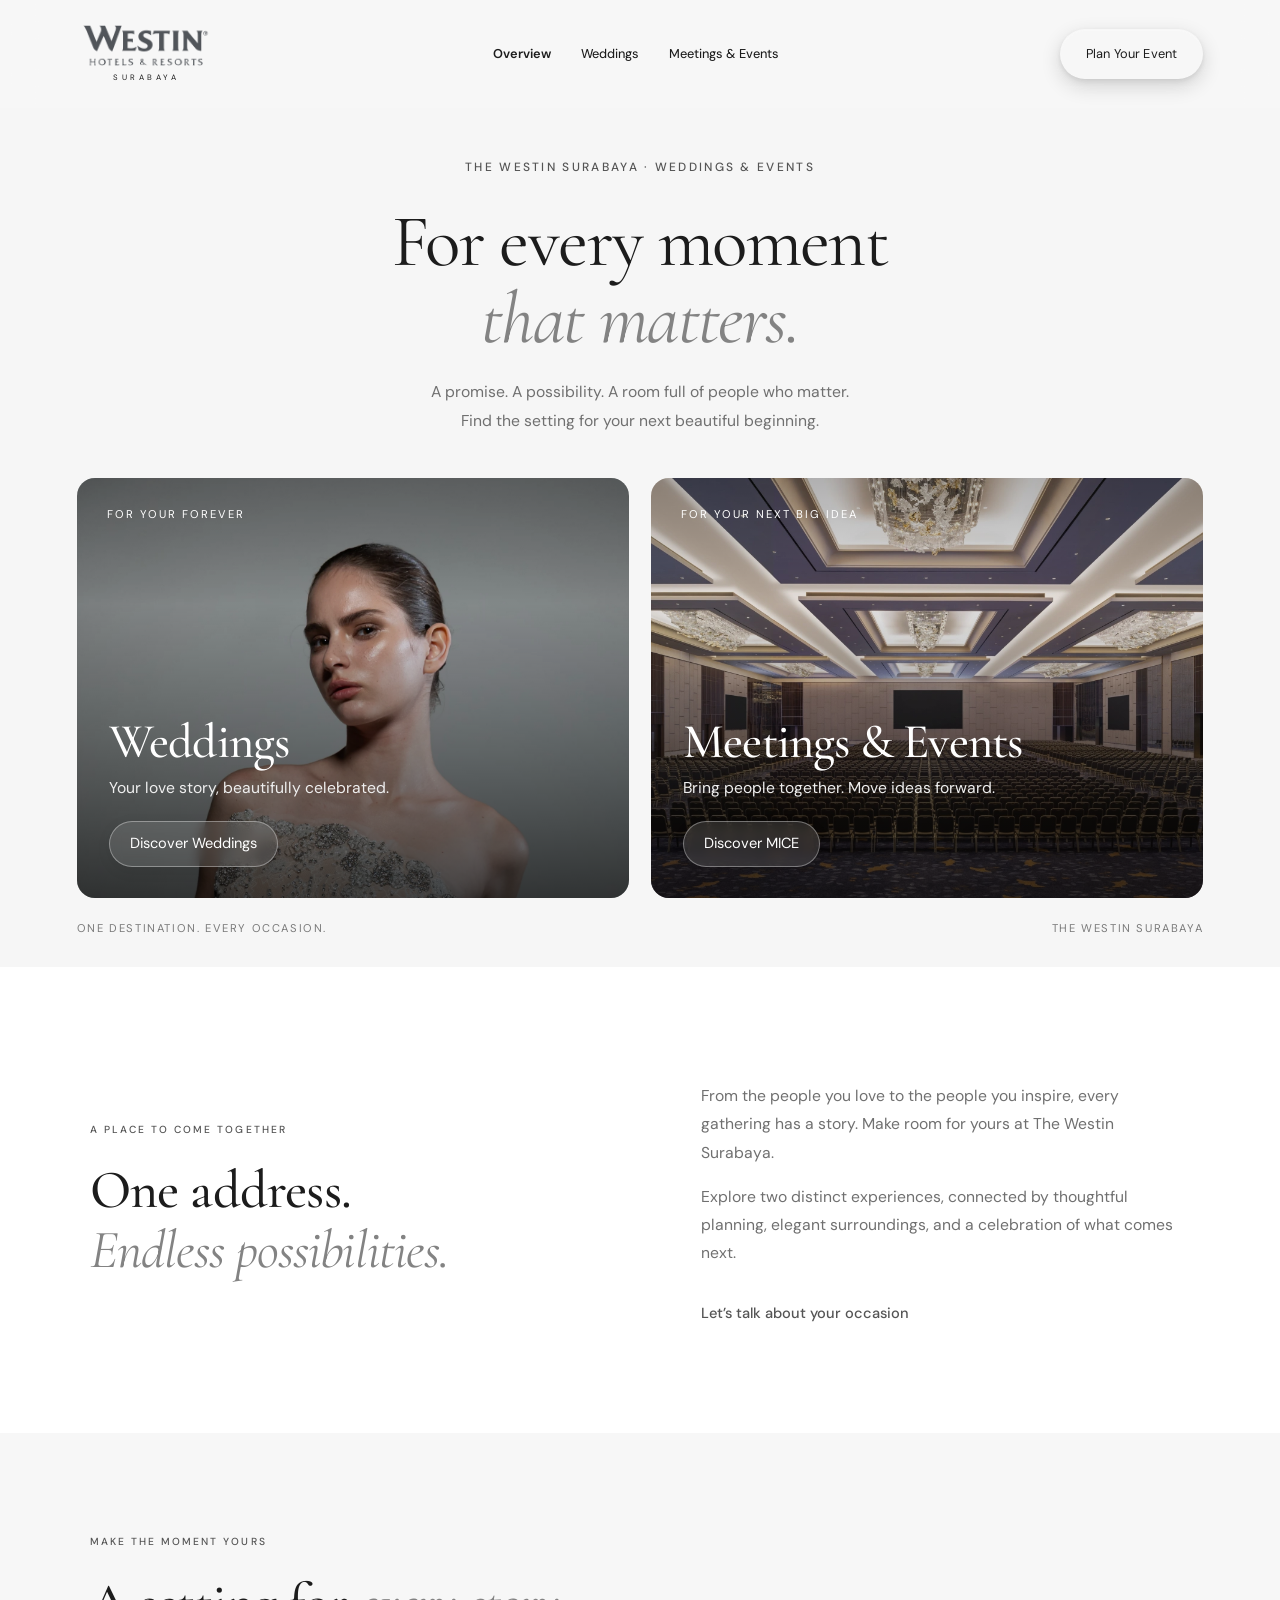
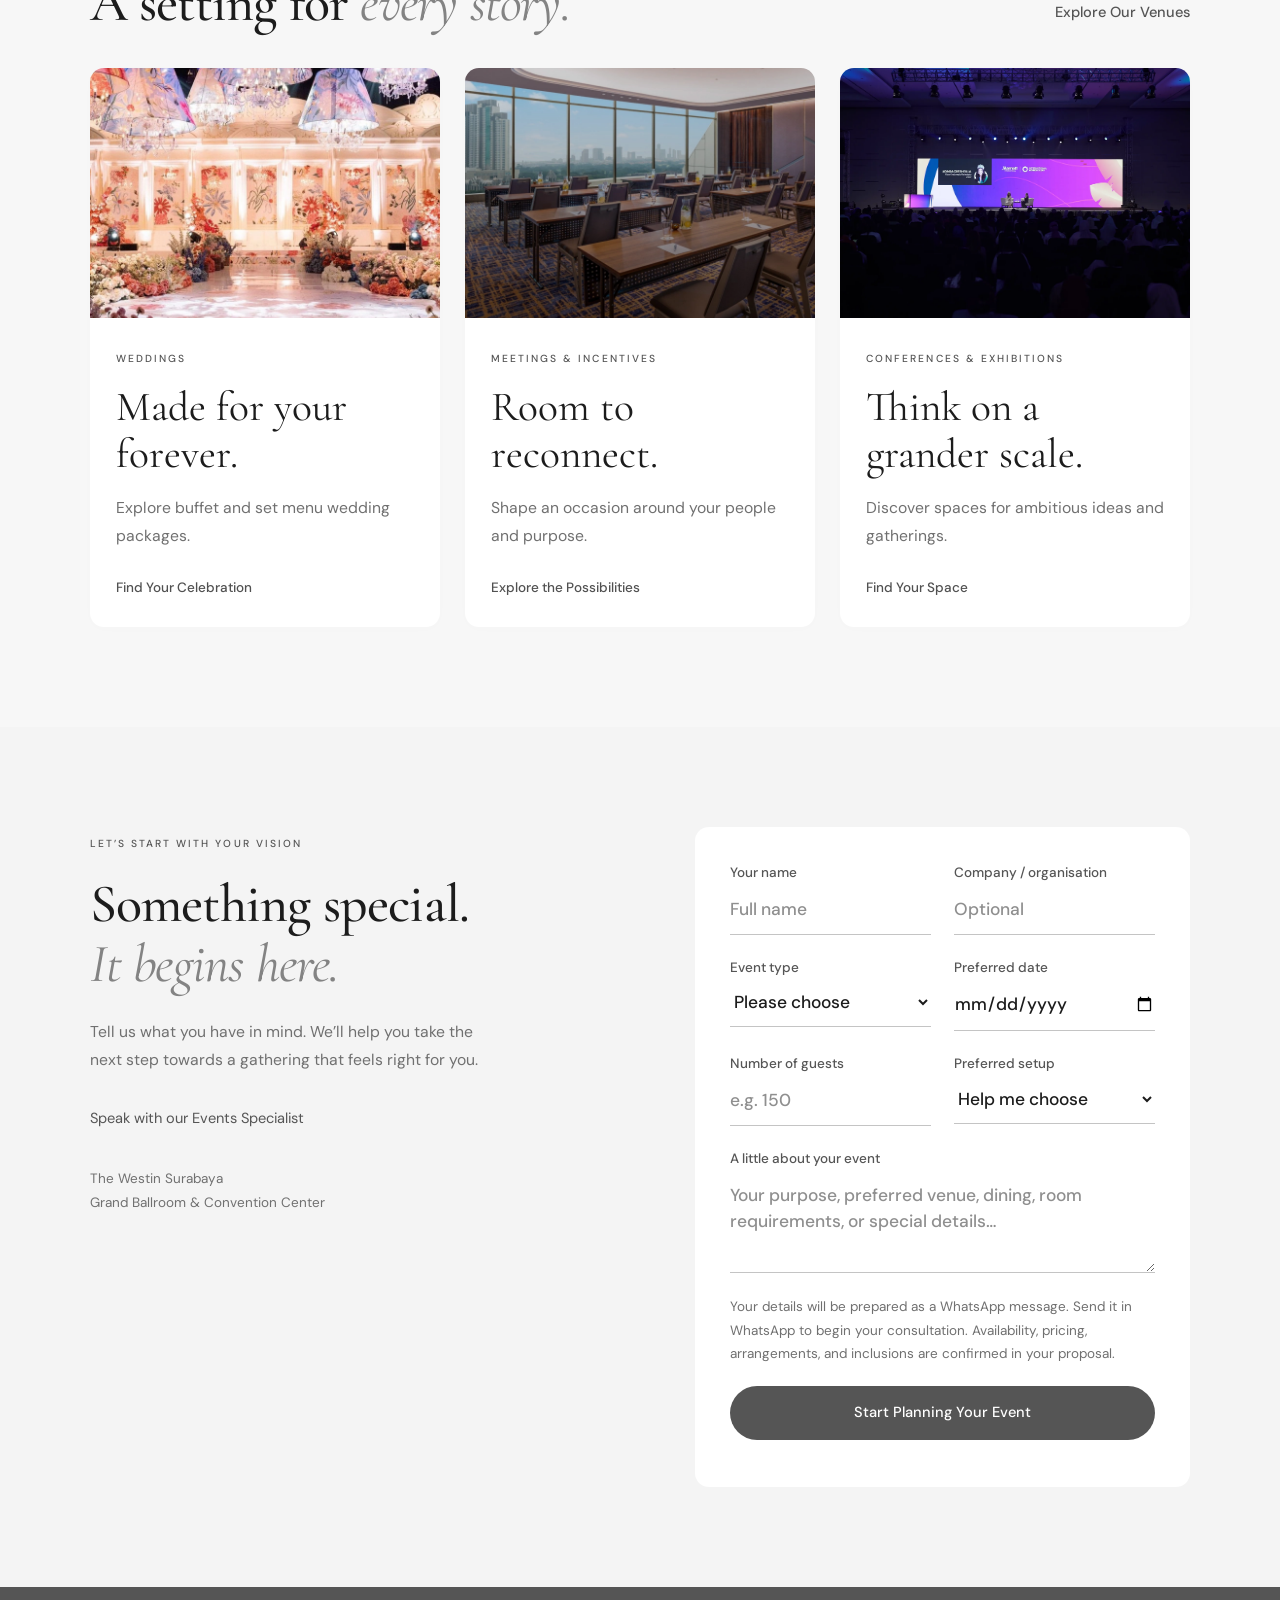
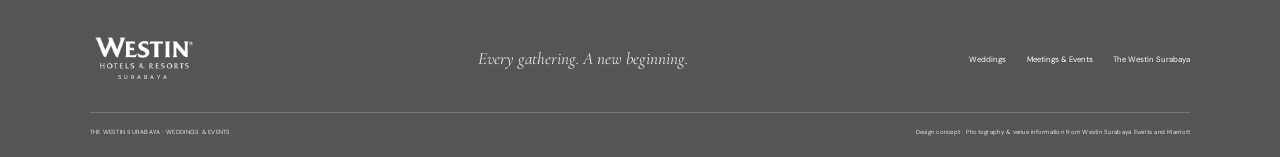
==== commit 879caeec: "Add files via upload" ====
--- a/index.html
+++ b/index.html
@@ -1,3 +1,3 @@
-<!doctype html><html lang="en"><head><meta charset="UTF-8"><meta name="viewport" content="width=device-width, initial-scale=1"><meta name="theme-color" content="#51555a"><title>The Westin Surabaya — Weddings & Meetings</title><meta name="description" content="Discover weddings, meetings, conferences and celebrations at The Westin Surabaya. Find your setting and request a personal proposal."><link rel="preconnect" href="https://fonts.googleapis.com"><link rel="preconnect" href="https://fonts.gstatic.com" crossorigin><link href="https://fonts.googleapis.com/css2?family=Cormorant+Garamond:ital,wght@0,400;0,500;0,600;1,400;1,500&family=DM+Sans:wght@400;450;500;600&display=swap" rel="stylesheet"><link rel="stylesheet" href="styles.css?v=12"><link rel="stylesheet" href="westin-theme.css?v=12"><link rel="stylesheet" href="events.css?v=12"><script src="events.js?v=12" defer></script></head><body class="portal-page"><a class="skip" href="#main">Skip to content</a><header class="header"><a class="brand" href="index.html" aria-label="The Westin Surabaya, home"><img class="brand-logo" src="assets/westin-official-logo.png" alt="Westin Hotels & Resorts" width="600" height="181"><span class="brand-sub">SURABAYA</span></a><nav class="desktop-nav" aria-label="Main navigation"><a href="index.html" aria-current="page">Overview</a><a href="weddings.html">Weddings</a><a href="mice.html">Meetings & Events</a></nav><a class="nav-cta" href="#inquiry">Plan Your Event</a><button class="menu-toggle" aria-label="Open menu" aria-expanded="false" aria-controls="mobile-nav"><span></span><span></span></button><nav class="mobile-nav" id="mobile-nav" aria-label="Mobile navigation" hidden><a href="index.html" aria-current="page">Overview</a><a href="weddings.html">Weddings</a><a href="mice.html">Meetings & Events</a><a href="#inquiry">Plan Your Event</a></nav></header><main id="main"><section class="portal-hero"><div class="portal-intro"><p class="eyebrow">THE WESTIN SURABAYA · WEDDINGS & EVENTS</p><h1>For every moment<br><em>that matters.</em></h1><p>A promise. A possibility. A room full of people who matter. <br>Find the setting for your next beautiful beginning.</p></div><div class="portal-choices"><a href="weddings.html" class="story-choice"><img src="assets/wedding-editorial.webp" alt="Bridal fashion portrait for weddings at The Westin Surabaya" fetchpriority="high"><div class="choice-shade"></div><span class="choice-eyebrow">FOR YOUR FOREVER</span><div class="choice-copy"><h2>Weddings</h2><p>Your love story, beautifully celebrated.</p><span class="choice-button">Discover Weddings</span></div></a><a href="mice.html" class="story-choice"><img src="assets/meeting-hero.webp" alt="The Westin Grand Ballroom arranged for a conference" fetchpriority="high"><div class="choice-shade"></div><span class="choice-eyebrow">FOR YOUR NEXT BIG IDEA</span><div class="choice-copy"><h2>Meetings & Events</h2><p>Bring people together. Move ideas forward.</p><span class="choice-button">Discover MICE</span></div></a></div><div class="portal-caption"><span>ONE DESTINATION. EVERY OCCASION.</span><span>THE WESTIN SURABAYA</span></div></section>
+<!doctype html><html lang="en"><head><meta charset="UTF-8"><meta name="viewport" content="width=device-width, initial-scale=1"><meta name="theme-color" content="#51555a"><title>The Westin Surabaya — Weddings & Meetings</title><meta name="description" content="Discover weddings, meetings, conferences and celebrations at The Westin Surabaya. Find your setting and request a personal proposal."><link rel="preconnect" href="https://fonts.googleapis.com"><link rel="preconnect" href="https://fonts.gstatic.com" crossorigin><link href="https://fonts.googleapis.com/css2?family=Cormorant+Garamond:ital,wght@0,400;0,500;0,600;1,400;1,500&family=DM+Sans:wght@400;450;500;600&display=swap" rel="stylesheet"><link rel="stylesheet" href="styles.css?v=15"><link rel="stylesheet" href="westin-theme.css?v=15"><link rel="stylesheet" href="events.css?v=15"><link rel="stylesheet" href="typography.css?v=15"><script src="events.js?v=15" defer></script></head><body class="portal-page"><a class="skip" href="#main">Skip to content</a><header class="header"><a class="brand" href="index.html" aria-label="The Westin Surabaya, home"><img class="brand-logo" src="assets/westin-official-logo.png" alt="Westin Hotels & Resorts" width="600" height="181"><span class="brand-sub">SURABAYA</span></a><nav class="desktop-nav" aria-label="Main navigation"><a href="index.html" aria-current="page">Overview</a><a href="weddings.html">Weddings</a><a href="mice.html">Meetings & Events</a></nav><a class="nav-cta" href="#inquiry">Plan Your Event</a><button class="menu-toggle" aria-label="Open menu" aria-expanded="false" aria-controls="mobile-nav"><span></span><span></span></button><nav class="mobile-nav" id="mobile-nav" aria-label="Mobile navigation" hidden><a href="index.html" aria-current="page">Overview</a><a href="weddings.html">Weddings</a><a href="mice.html">Meetings & Events</a><a href="#inquiry">Plan Your Event</a></nav></header><main id="main"><section class="portal-hero"><div class="portal-intro"><p class="eyebrow">THE WESTIN SURABAYA · WEDDINGS & EVENTS</p><h1>For every moment<br><em>that matters.</em></h1><p>A promise. A possibility. A room full of people who matter.<br> Find the setting for your next beautiful beginning.</p></div><div class="portal-choices"><a href="weddings.html" class="story-choice"><img src="assets/wedding-editorial.webp" alt="Bridal fashion portrait for weddings at The Westin Surabaya" fetchpriority="high"><div class="choice-shade"></div><span class="choice-eyebrow">FOR YOUR FOREVER</span><div class="choice-copy"><h2>Weddings</h2><p>Your love story, beautifully celebrated.</p><span class="choice-button">Discover Weddings</span></div></a><a href="mice.html" class="story-choice"><img src="assets/meeting-hero.webp" alt="The Westin Grand Ballroom arranged for a conference" fetchpriority="high"><div class="choice-shade"></div><span class="choice-eyebrow">FOR YOUR NEXT BIG IDEA</span><div class="choice-copy"><h2>Meetings & Events</h2><p>Bring people together. Move ideas forward.</p><span class="choice-button">Discover MICE</span></div></a></div><div class="portal-caption"><span>ONE DESTINATION. EVERY OCCASION.</span><span>THE WESTIN SURABAYA</span></div></section>
 <section class="portal-welcome section-wrap"><div><p class="eyebrow">A PLACE TO COME TOGETHER</p><h2>One address.<br><em>Endless possibilities.</em></h2></div><div><p>From the people you love to the people you inspire, every gathering has a story. Make room for yours at The Westin Surabaya.</p><p>Explore two distinct experiences, connected by thoughtful planning, elegant surroundings, and a celebration of what comes next.</p><a href="#inquiry" class="text-link">Let’s talk about your occasion</a></div></section>
 <section class="portal-settings section-wrap"><div class="section-heading"><div><p class="eyebrow">MAKE THE MOMENT YOURS</p><h2>A setting for <em>every story.</em></h2></div><a class="text-link" href="mice.html#venues">Explore Our Venues</a></div><div class="setting-grid"><a class="setting-card" href="weddings.html#packages"><img src="assets/buffet.webp" alt="Floral wedding decor at Westin" loading="lazy"><div><span class="eyebrow">WEDDINGS</span><h3>Made for your forever.</h3><p>Explore buffet and set menu wedding packages.</p><span class="setting-link">Find Your Celebration</span></div></a><a class="setting-card" href="mice.html#formats"><img src="assets/meeting-room.webp" alt="A daylight meeting space at Westin" loading="lazy"><div><span class="eyebrow">MEETINGS & INCENTIVES</span><h3>Room to reconnect.</h3><p>Shape an occasion around your people and purpose.</p><span class="setting-link">Explore the Possibilities</span></div></a><a class="setting-card" href="mice.html#venues"><img src="assets/convention.webp" alt="A conference in progress at The Westin Surabaya" loading="lazy"><div><span class="eyebrow">CONFERENCES & EXHIBITIONS</span><h3>Think on a grander scale.</h3><p>Discover spaces for ambitious ideas and gatherings.</p><span class="setting-link">Find Your Space</span></div></a></div></section><section class="inquiry section-wrap event-inquiry" id="inquiry"><div class="inquiry-copy"><p class="eyebrow">LET’S START WITH YOUR VISION</p><h2>Something special.<br><em>It begins here.</em></h2><p>Tell us what you have in mind. We’ll help you take the next step towards a gathering that feels right for you.</p><a class="contact-link" href="https://wa.me/6282331439094" target="_blank" rel="noopener">Speak with our Events Specialist</a><span class="inquiry-note">The Westin Surabaya<br>Grand Ballroom & Convention Center</span></div><form class="event-form" data-context="Weddings & Events"><div class="form-pair"><label>Your name<input name="name" placeholder="Full name" autocomplete="name" maxlength="100" required></label><label>Company / organisation<input name="company" placeholder="Optional" autocomplete="organization" maxlength="150"></label></div><div class="form-pair"><label>Event type<select name="type" id="event-type" required><option value="" disabled selected>Please choose</option><option>Wedding</option><option>Meeting</option><option>Conference</option><option>Exhibition / Convention</option><option>Incentive / Team Gathering</option><option>Corporate Celebration</option></select></label><label>Preferred date<input type="date" name="date" required></label></div><div class="form-pair"><label>Number of guests<input type="number" name="guests" min="1" max="10000" placeholder="e.g. 150" required></label><label>Preferred setup<select name="setup"><option>Help me choose</option><option>Theatre</option><option>Classroom</option><option>Banquet</option><option>Reception</option><option>Boardroom</option></select></label></div><label>A little about your event<textarea name="message" rows="3" maxlength="1500" placeholder="Your purpose, preferred venue, dining, room requirements, or special details…"></textarea></label><p class="form-note">Your details will be prepared as a WhatsApp message. Send it in WhatsApp to begin your consultation. Availability, pricing, arrangements, and inclusions are confirmed in your proposal.</p><button class="button green" type="submit">Start Planning Your Event</button><p class="form-status" role="status"></p></form></section></main><footer class="events-footer"><a class="brand" href="index.html"><img class="brand-logo" src="assets/westin-official-logo.png" alt="Westin Hotels & Resorts" width="600" height="181"><span class="brand-sub">SURABAYA</span></a><p>Every gathering. A new beginning.</p><nav aria-label="Footer navigation"><a href="weddings.html">Weddings</a><a href="mice.html">Meetings & Events</a><a href="https://www.marriott.com/en-us/hotels/subwi-the-westin-surabaya/overview/" target="_blank" rel="noopener">The Westin Surabaya</a></nav><div class="footer-bottom"><span>THE WESTIN SURABAYA · WEDDINGS & EVENTS</span><span>Design concept · Photography & venue information from Westin Surabaya Events and Marriott</span></div></footer></body></html>
--- a/typography.css
+++ b/typography.css
@@ -0,0 +1,61 @@
+/* Fluid type across Overview, Weddings, and Meetings & Events.
+   rem bounds preserve browser text-size preferences; viewport interpolation
+   scales gradually from small phones to large desktop screens. */
+:root{--type-body:clamp(.875rem,calc(.83rem + .19vw),1rem);--type-small:clamp(.75rem,calc(.71rem + .17vw),.875rem);--type-label:clamp(.625rem,calc(.59rem + .14vw),.75rem);--type-eyebrow:clamp(.5625rem,calc(.53rem + .14vw),.6875rem);--type-action:clamp(.8125rem,calc(.77rem + .18vw),.9375rem);--type-section:clamp(2.25rem,calc(1.77rem + 2vw),3.75rem);--type-card:clamp(1.875rem,calc(1.55rem + 1.3vw),2.75rem);--type-stat:clamp(2rem,calc(1.5rem + 2vw),3.25rem)}
+html{-webkit-text-size-adjust:100%;text-size-adjust:100%}
+body{font-size:var(--type-body)}
+:is(h1,h2,h3,p,a,button,label,small,span){overflow-wrap:break-word}
+.portal-intro h1{font-size:clamp(2.875rem,calc(2.2rem + 3vw),5.25rem);line-height:1.05}
+.hero h1{font-size:clamp(3.25rem,calc(2.2rem + 4.2vw),6.5rem);line-height:1.04}
+.mice-hero h1{font-size:clamp(3rem,calc(1.95rem + 4.2vw),6rem);line-height:1.07}
+h2,.venue h2,.gallery h2,.inquiry h2,.event-inquiry h2,.portal-welcome h2,.cross-story h2,.spaces h2,.vip-copy h2,.film-heading h2{font-size:var(--type-section);line-height:1.1}
+h3,.package-content h3,.journey-steps h3,.setting-card h3,.space-content h3,.planning-details h3{font-size:var(--type-card);line-height:1.14}
+.format-copy h3,.package-dialog h2{font-size:clamp(2rem,calc(1.55rem + 1.8vw),3rem);line-height:1.12}
+.choice-copy h2{font-size:clamp(2rem,calc(1.6rem + 1.8vw),3.125rem);line-height:1.06}
+.eyebrow,.hero .eyebrow,.mice-hero .eyebrow,.package-content .eyebrow,.cross-story .eyebrow,.setting-card .eyebrow,.format-copy .eyebrow,.space-content .eyebrow,.film-heading .eyebrow{font-size:var(--type-eyebrow);line-height:1.7;letter-spacing:clamp(1.3px,.16vw,2.2px)}
+.portal-intro .eyebrow{font-size:clamp(.625rem,calc(.57rem + .22vw),.8125rem);letter-spacing:clamp(1.5px,.18vw,2.6px);line-height:1.7;max-width:100%;margin:0 auto clamp(18px,2vw,27px)}
+.hero-description,.mice-hero-copy>p:not(.eyebrow),.portal-intro>p:last-child,.choice-copy>p,.experience-copy>p:not(.eyebrow),.package-content>p:not(.eyebrow),.journey-steps p,.inquiry-copy>p:not(.eyebrow),.event-inquiry .inquiry-copy>p:not(.eyebrow),.section-heading>p,.venue-content>p:not(.eyebrow),.portal-welcome p:not(.eyebrow),.cross-story p:not(.eyebrow),.setting-card p,.format-copy>p:not(.eyebrow),.space-content>p:not(.eyebrow),.vip-copy>p:not(.eyebrow):not(.venue-fineprint),.planning-details p,.package-dialog p,.package-dialog li,details p{font-size:var(--type-body);line-height:1.8}
+.desktop-nav,.mobile-nav:not([hidden]),.nav-cta,.portal-page .header .nav-cta,.mice-page .header .nav-cta{font-size:clamp(.6875rem,calc(.64rem + .2vw),.875rem)}
+.button,.text-link,.package-foot .text-link,.contact-link,.choice-button,.setting-link,.format-tabs button,.space-card .text-link,.vip-copy .text-link,.mice-hero-actions .mice-action{font-size:var(--type-action);line-height:1.5}
+label,.event-form label,.layout-picker{font-size:var(--type-small);line-height:1.6}
+input,select,textarea,.layout-picker select{font-size:clamp(1rem,calc(.96rem + .16vw),1.125rem);line-height:1.5}
+.form-note,.form-status,.inquiry-note,.package-foot>span,.package-note,.gallery-note,.venue-content .capacity-note,.venue-fineprint,.vip-copy .venue-fineprint,.specification-link,.package-dialog .dialog-note{font-size:var(--type-small);line-height:1.75}
+.hero-bottom,.photo-credit,.vertical-note,.choice-eyebrow,.portal-caption,.wedding-page .photo-tag,.photo-tag,.venue-stats small,.mice-hero-bottom,.mice-hero-bottom a,.mice-stat-strip small,.space-capacity span,.vip-tags span,.footer-bottom,.events-footer nav,footer>a:not(.brand){font-size:var(--type-label);line-height:1.65}
+.brand-sub{font-size:clamp(.4375rem,calc(.41rem + .1vw),.5625rem)}
+.intro-strip{font-size:clamp(1rem,calc(.8rem + .8vw),1.625rem);line-height:1.4}
+.venue-stats span,.mice-stat-strip strong,.space-capacity strong{font-size:var(--type-stat)}
+.mice-stat-strip strong span{font-size:clamp(1rem,calc(.8rem + .8vw),1.5rem)}
+.journey-steps article>span{font-size:clamp(1.5rem,calc(1.2rem + 1.2vw),2.25rem)}
+.gallery-item span,.hero-peek>span,.lightbox p{font-size:clamp(1.375rem,calc(1.1rem + 1.1vw),2rem)}
+footer>p,.events-footer>p{font-size:clamp(1.375rem,calc(1.1rem + 1.1vw),2rem)}
+summary{font-size:var(--type-body);line-height:1.65}
+summary>span,.dialog-close{font-size:clamp(1.25rem,calc(1.1rem + .6vw),1.75rem)}
+.form-pair>*{min-width:0}.section-heading>*,.cross-story>*,.inquiry>*{min-width:0}
+.choice-copy>p{line-height:1.55}.portal-caption{gap:15px;flex-wrap:wrap}.format-tabs button{flex-shrink:0}
+.mice-hero-actions{flex-wrap:wrap}.mice-hero-copy{max-width:1600px}
+@media(max-width:760px){.hero-copy{padding-bottom:75px}.choice-copy{left:22px;right:22px}.choice-eyebrow{left:22px;right:22px}.mice-hero{min-height:780px}.mice-hero h1{max-width:100%}.venue-stats{flex-wrap:wrap}.package-foot{flex-wrap:wrap}.package-foot>span{max-width:none}.gallery-controls{flex-shrink:0}}
+@media(max-width:480px){.choice-copy h2{font-size:clamp(2.125rem,9vw,2.625rem)}.story-choice{height:370px}.portal-hero{padding-top:125px}.mice-stat-strip{gap:10px}.mice-stat-strip strong{font-size:clamp(1.625rem,6.5vw,2rem)}.mice-stat-strip small{letter-spacing:.7px}.mice-hero h1{font-size:clamp(2.75rem,10vw,3.25rem)}.hero h1{font-size:clamp(2.875rem,11vw,3.5rem)}.header .nav-cta{padding-left:14px;padding-right:14px;margin-right:15px}.choice-eyebrow{font-size:var(--type-eyebrow)}}
+.package-highlights,.format-copy ul{font-size:var(--type-body);line-height:1.8}
+.hero-peek b,.setting-link,.events-footer nav,.gallery-item b{font-size:var(--type-small)}
+@media(max-width:760px){.gallery .section-heading{flex-wrap:wrap;gap:20px}.mice-stat-strip small{max-width:none}}
+
+/* Retain the approved dark footer composition on every page. */
+footer.events-footer{display:grid;grid-template-columns:auto minmax(0,1fr) auto;align-items:center;gap:38px;background:#555;color:#fff;padding:52px 7% 25px}
+footer.events-footer>.brand{justify-self:start;order:0}
+footer.events-footer .brand-logo{width:clamp(124px,10.4vw,170px)}
+footer.events-footer>p{order:0;width:auto;margin:0;text-align:center;font-size:clamp(1.25rem,1.8vw,1.75rem);line-height:1.35;color:#e8e8e8}
+footer.events-footer>nav{order:0;width:auto;display:flex;justify-content:flex-end;gap:clamp(15px,1.6vw,28px);flex-wrap:wrap;margin:0;font-size:clamp(.625rem,.75vw,.8125rem);line-height:1.6}
+footer.events-footer>.footer-bottom{order:0;grid-column:1/-1;display:flex;justify-content:space-between;gap:20px;width:100%;margin-top:8px;border-top:1px solid #ffffff30;padding-top:19px;font-size:clamp(.5625rem,.62vw,.6875rem);line-height:1.7;color:#e3e3e3}
+footer.events-footer>.footer-bottom>span:last-child{text-align:right}
+@media(max-width:1000px) and (min-width:761px){footer.events-footer{gap:24px;padding-left:6%;padding-right:6%}footer.events-footer>nav{max-width:230px}footer.events-footer>p{font-size:1.25rem}}
+@media(max-width:760px){footer.events-footer{grid-template-columns:1fr;gap:25px;padding:40px 7% 25px}footer.events-footer>p{text-align:left;font-size:clamp(1.375rem,4vw,1.625rem)}footer.events-footer>nav{justify-content:flex-start;gap:20px;font-size:.75rem}footer.events-footer>.footer-bottom{display:grid;gap:10px;margin-top:0;font-size:.625rem}footer.events-footer>.footer-bottom>span:last-child{text-align:left}}
+
+/* Approved footer reference: preserve its proportions independently of page typography. */
+@media(min-width:1101px){
+ footer.events-footer{padding:3.9vw 7% 1.6vw;column-gap:2.4vw;row-gap:2.4vw}
+ footer.events-footer .brand-logo{width:8.3vw;max-width:none}
+ footer.events-footer .brand-sub{font-size:.44vw;letter-spacing:.235vw;margin-top:.39vw;margin-left:.235vw}
+ footer.events-footer>p{font-size:1.34vw;line-height:1.35}
+ footer.events-footer>nav{font-size:.61vw;gap:1.6vw;max-width:none;flex-wrap:nowrap}
+ footer.events-footer>.footer-bottom{margin-top:0;padding-top:1.1vw;font-size:.47vw;line-height:1.7;letter-spacing:.02vw}
+}
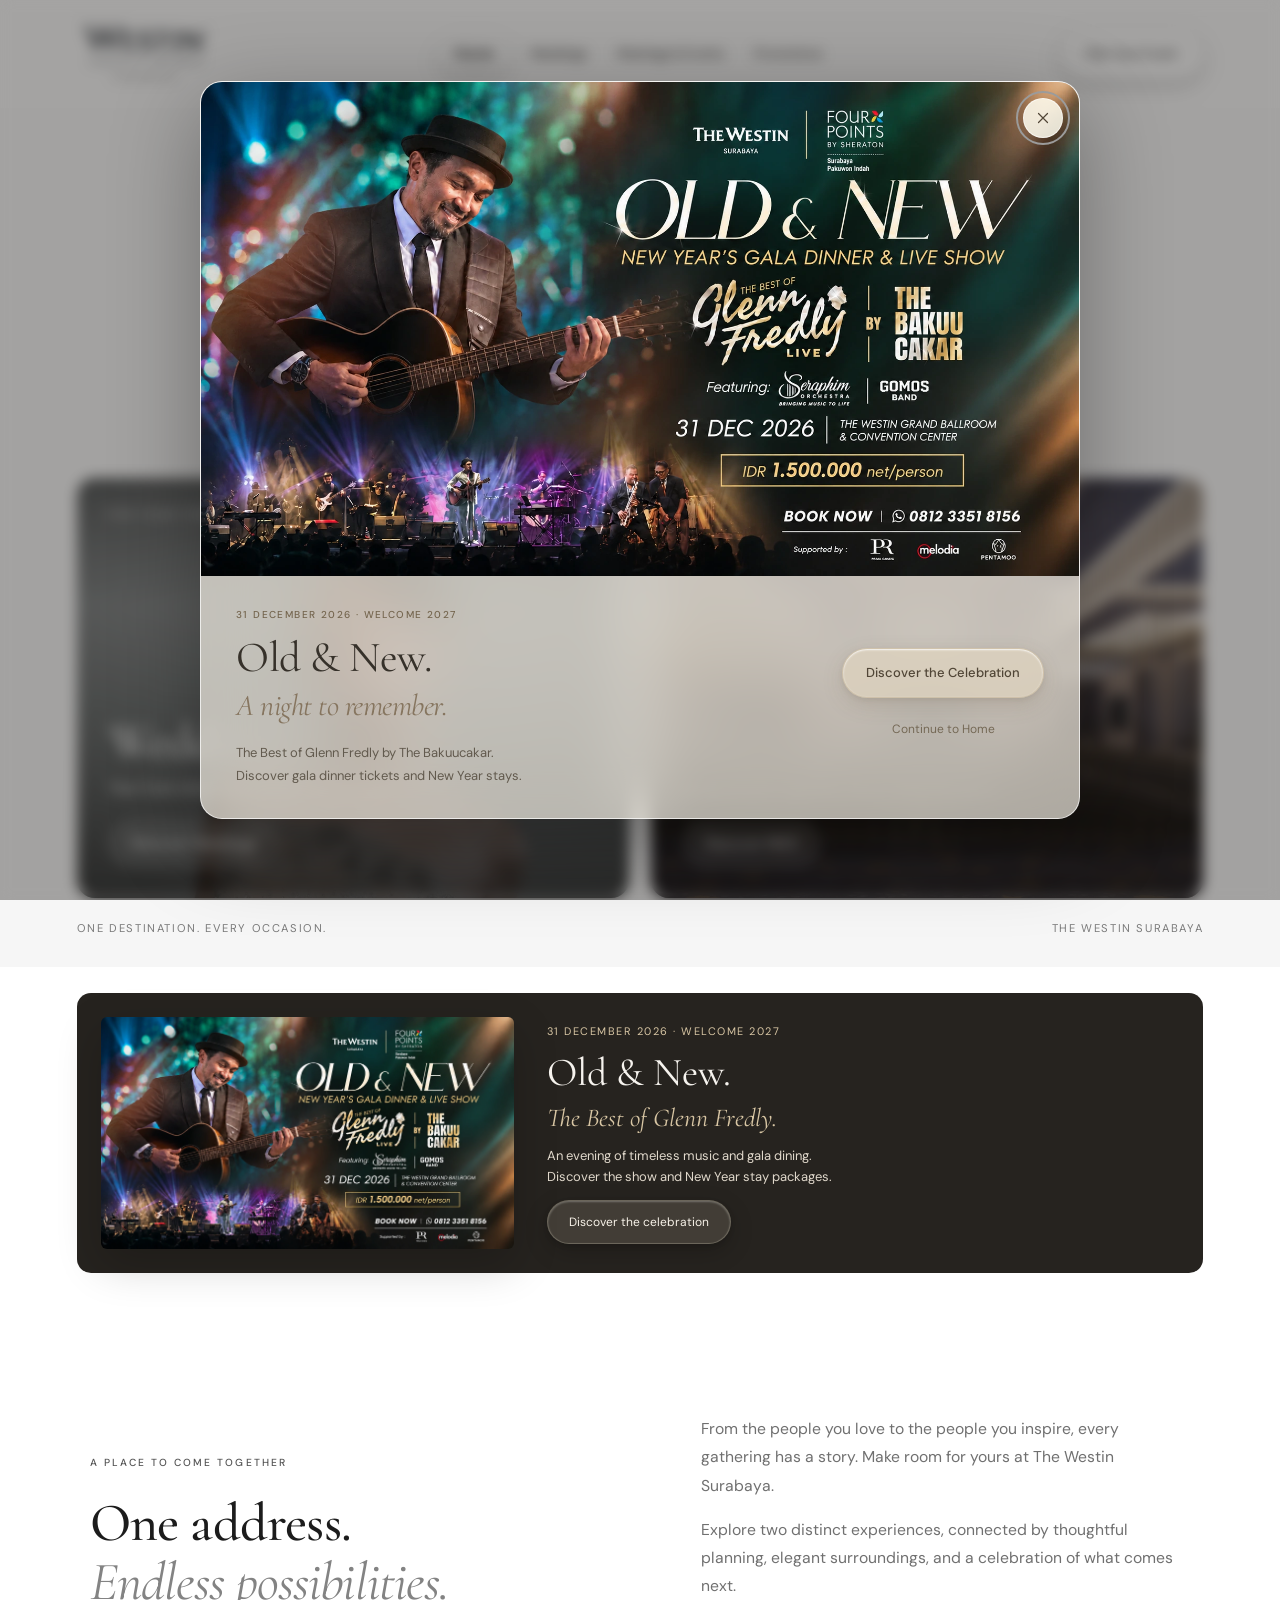
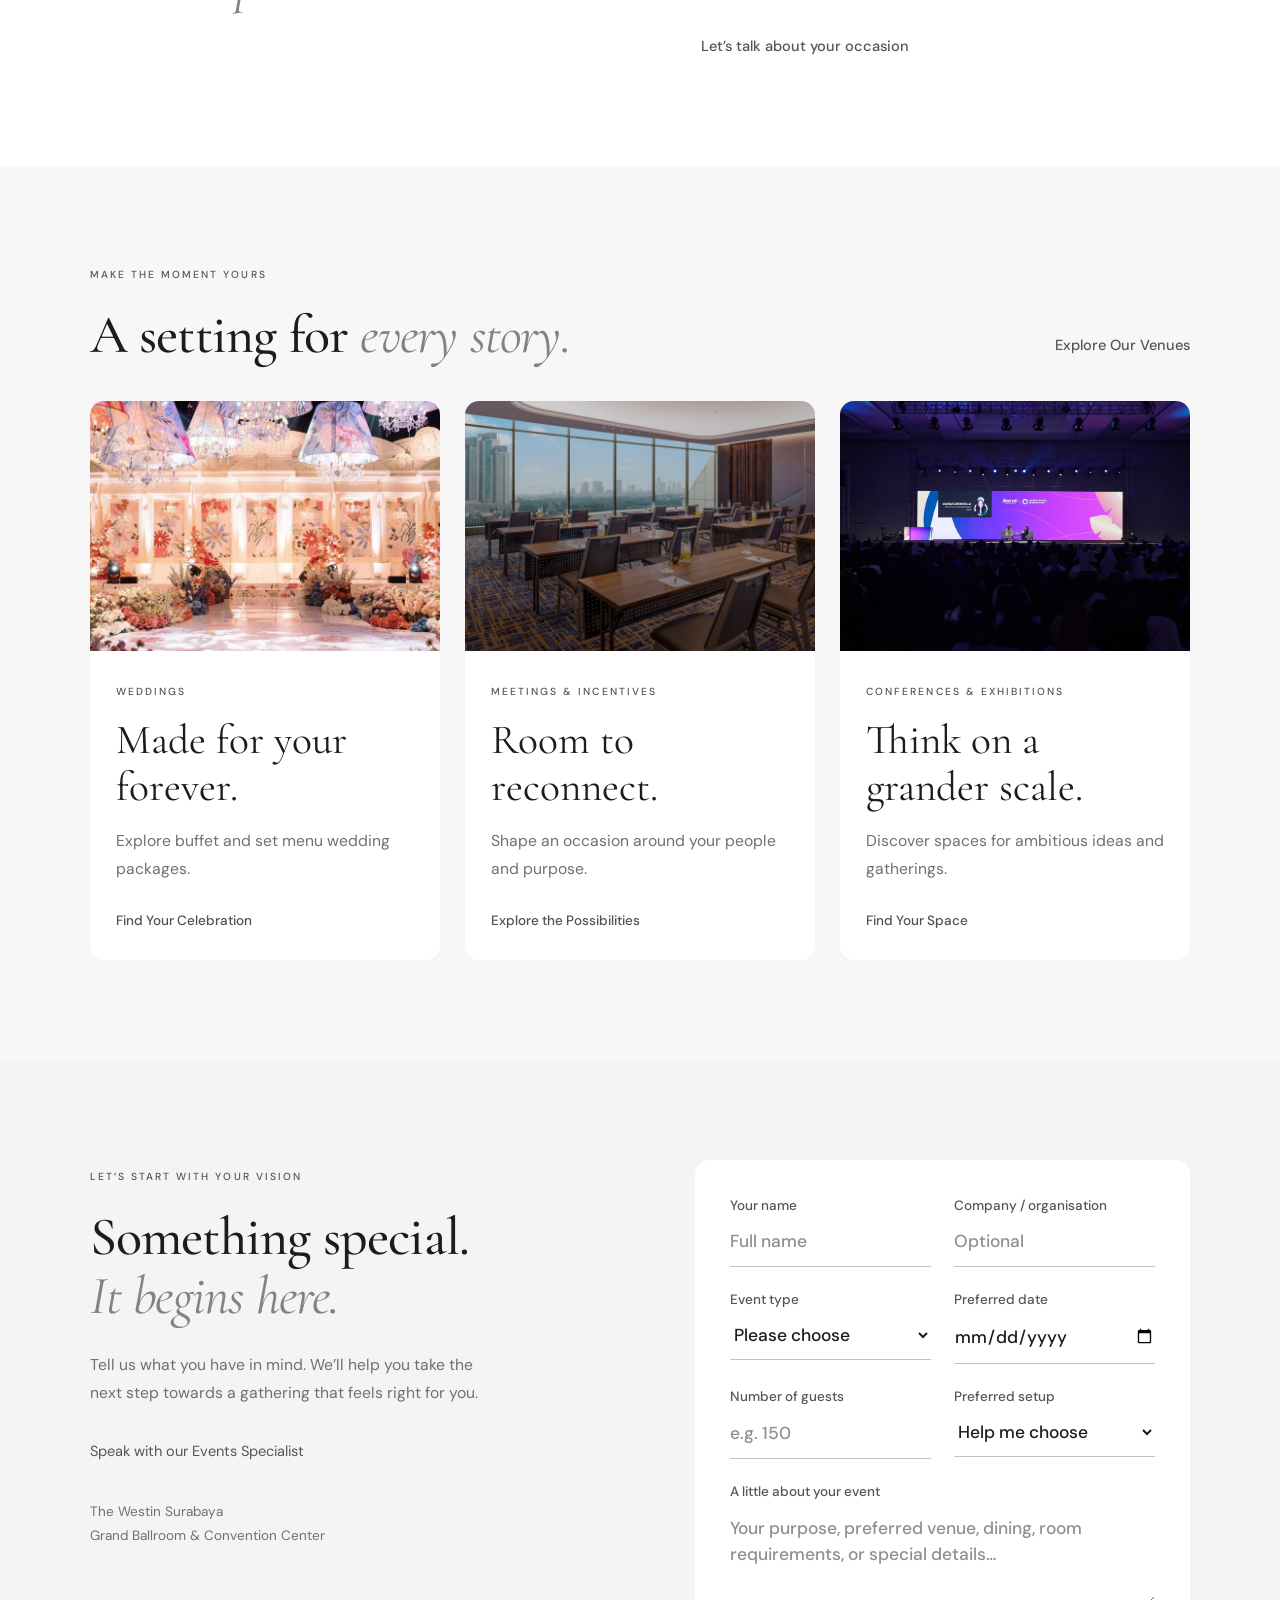
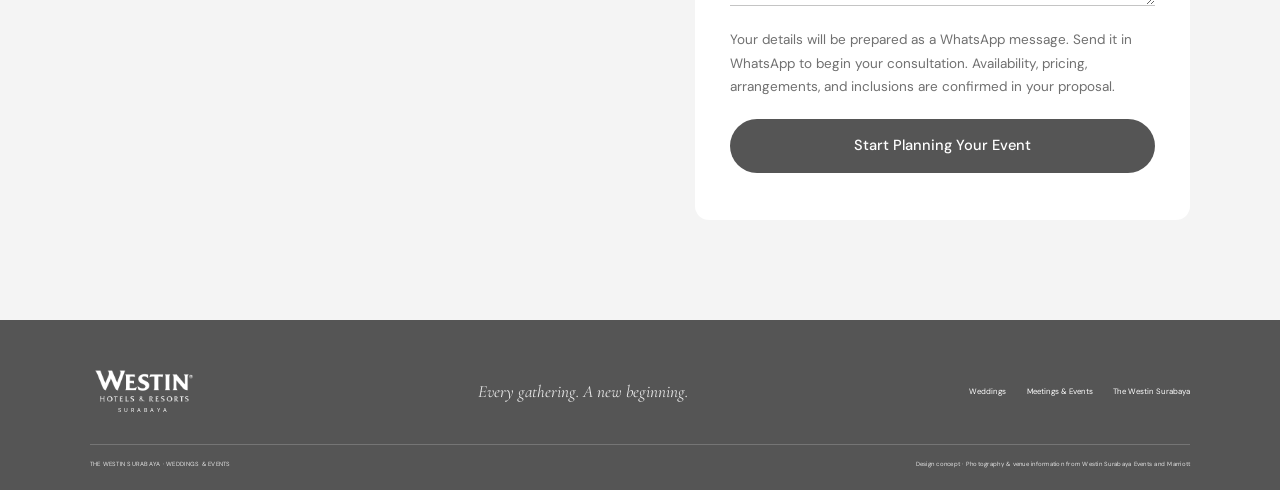
==== commit 14d3ddc2: "Add files via upload" ====
--- a/index.html
+++ b/index.html
@@ -1,3 +1,3 @@
-<!doctype html><html lang="en"><head><meta charset="UTF-8"><meta name="viewport" content="width=device-width, initial-scale=1"><meta name="theme-color" content="#51555a"><title>The Westin Surabaya — Weddings & Meetings</title><meta name="description" content="Discover weddings, meetings, conferences and celebrations at The Westin Surabaya. Find your setting and request a personal proposal."><link rel="preconnect" href="https://fonts.googleapis.com"><link rel="preconnect" href="https://fonts.gstatic.com" crossorigin><link href="https://fonts.googleapis.com/css2?family=Cormorant+Garamond:ital,wght@0,400;0,500;0,600;1,400;1,500&family=DM+Sans:wght@400;450;500;600&display=swap" rel="stylesheet"><link rel="stylesheet" href="styles.css?v=15"><link rel="stylesheet" href="westin-theme.css?v=15"><link rel="stylesheet" href="events.css?v=15"><link rel="stylesheet" href="typography.css?v=15"><script src="events.js?v=15" defer></script></head><body class="portal-page"><a class="skip" href="#main">Skip to content</a><header class="header"><a class="brand" href="index.html" aria-label="The Westin Surabaya, home"><img class="brand-logo" src="assets/westin-official-logo.png" alt="Westin Hotels & Resorts" width="600" height="181"><span class="brand-sub">SURABAYA</span></a><nav class="desktop-nav" aria-label="Main navigation"><a href="index.html" aria-current="page">Overview</a><a href="weddings.html">Weddings</a><a href="mice.html">Meetings & Events</a></nav><a class="nav-cta" href="#inquiry">Plan Your Event</a><button class="menu-toggle" aria-label="Open menu" aria-expanded="false" aria-controls="mobile-nav"><span></span><span></span></button><nav class="mobile-nav" id="mobile-nav" aria-label="Mobile navigation" hidden><a href="index.html" aria-current="page">Overview</a><a href="weddings.html">Weddings</a><a href="mice.html">Meetings & Events</a><a href="#inquiry">Plan Your Event</a></nav></header><main id="main"><section class="portal-hero"><div class="portal-intro"><p class="eyebrow">THE WESTIN SURABAYA · WEDDINGS & EVENTS</p><h1>For every moment<br><em>that matters.</em></h1><p>A promise. A possibility. A room full of people who matter.<br> Find the setting for your next beautiful beginning.</p></div><div class="portal-choices"><a href="weddings.html" class="story-choice"><img src="assets/wedding-editorial.webp" alt="Bridal fashion portrait for weddings at The Westin Surabaya" fetchpriority="high"><div class="choice-shade"></div><span class="choice-eyebrow">FOR YOUR FOREVER</span><div class="choice-copy"><h2>Weddings</h2><p>Your love story, beautifully celebrated.</p><span class="choice-button">Discover Weddings</span></div></a><a href="mice.html" class="story-choice"><img src="assets/meeting-hero.webp" alt="The Westin Grand Ballroom arranged for a conference" fetchpriority="high"><div class="choice-shade"></div><span class="choice-eyebrow">FOR YOUR NEXT BIG IDEA</span><div class="choice-copy"><h2>Meetings & Events</h2><p>Bring people together. Move ideas forward.</p><span class="choice-button">Discover MICE</span></div></a></div><div class="portal-caption"><span>ONE DESTINATION. EVERY OCCASION.</span><span>THE WESTIN SURABAYA</span></div></section>
-<section class="portal-welcome section-wrap"><div><p class="eyebrow">A PLACE TO COME TOGETHER</p><h2>One address.<br><em>Endless possibilities.</em></h2></div><div><p>From the people you love to the people you inspire, every gathering has a story. Make room for yours at The Westin Surabaya.</p><p>Explore two distinct experiences, connected by thoughtful planning, elegant surroundings, and a celebration of what comes next.</p><a href="#inquiry" class="text-link">Let’s talk about your occasion</a></div></section>
-<section class="portal-settings section-wrap"><div class="section-heading"><div><p class="eyebrow">MAKE THE MOMENT YOURS</p><h2>A setting for <em>every story.</em></h2></div><a class="text-link" href="mice.html#venues">Explore Our Venues</a></div><div class="setting-grid"><a class="setting-card" href="weddings.html#packages"><img src="assets/buffet.webp" alt="Floral wedding decor at Westin" loading="lazy"><div><span class="eyebrow">WEDDINGS</span><h3>Made for your forever.</h3><p>Explore buffet and set menu wedding packages.</p><span class="setting-link">Find Your Celebration</span></div></a><a class="setting-card" href="mice.html#formats"><img src="assets/meeting-room.webp" alt="A daylight meeting space at Westin" loading="lazy"><div><span class="eyebrow">MEETINGS & INCENTIVES</span><h3>Room to reconnect.</h3><p>Shape an occasion around your people and purpose.</p><span class="setting-link">Explore the Possibilities</span></div></a><a class="setting-card" href="mice.html#venues"><img src="assets/convention.webp" alt="A conference in progress at The Westin Surabaya" loading="lazy"><div><span class="eyebrow">CONFERENCES & EXHIBITIONS</span><h3>Think on a grander scale.</h3><p>Discover spaces for ambitious ideas and gatherings.</p><span class="setting-link">Find Your Space</span></div></a></div></section><section class="inquiry section-wrap event-inquiry" id="inquiry"><div class="inquiry-copy"><p class="eyebrow">LET’S START WITH YOUR VISION</p><h2>Something special.<br><em>It begins here.</em></h2><p>Tell us what you have in mind. We’ll help you take the next step towards a gathering that feels right for you.</p><a class="contact-link" href="https://wa.me/6282331439094" target="_blank" rel="noopener">Speak with our Events Specialist</a><span class="inquiry-note">The Westin Surabaya<br>Grand Ballroom & Convention Center</span></div><form class="event-form" data-context="Weddings & Events"><div class="form-pair"><label>Your name<input name="name" placeholder="Full name" autocomplete="name" maxlength="100" required></label><label>Company / organisation<input name="company" placeholder="Optional" autocomplete="organization" maxlength="150"></label></div><div class="form-pair"><label>Event type<select name="type" id="event-type" required><option value="" disabled selected>Please choose</option><option>Wedding</option><option>Meeting</option><option>Conference</option><option>Exhibition / Convention</option><option>Incentive / Team Gathering</option><option>Corporate Celebration</option></select></label><label>Preferred date<input type="date" name="date" required></label></div><div class="form-pair"><label>Number of guests<input type="number" name="guests" min="1" max="10000" placeholder="e.g. 150" required></label><label>Preferred setup<select name="setup"><option>Help me choose</option><option>Theatre</option><option>Classroom</option><option>Banquet</option><option>Reception</option><option>Boardroom</option></select></label></div><label>A little about your event<textarea name="message" rows="3" maxlength="1500" placeholder="Your purpose, preferred venue, dining, room requirements, or special details…"></textarea></label><p class="form-note">Your details will be prepared as a WhatsApp message. Send it in WhatsApp to begin your consultation. Availability, pricing, arrangements, and inclusions are confirmed in your proposal.</p><button class="button green" type="submit">Start Planning Your Event</button><p class="form-status" role="status"></p></form></section></main><footer class="events-footer"><a class="brand" href="index.html"><img class="brand-logo" src="assets/westin-official-logo.png" alt="Westin Hotels & Resorts" width="600" height="181"><span class="brand-sub">SURABAYA</span></a><p>Every gathering. A new beginning.</p><nav aria-label="Footer navigation"><a href="weddings.html">Weddings</a><a href="mice.html">Meetings & Events</a><a href="https://www.marriott.com/en-us/hotels/subwi-the-westin-surabaya/overview/" target="_blank" rel="noopener">The Westin Surabaya</a></nav><div class="footer-bottom"><span>THE WESTIN SURABAYA · WEDDINGS & EVENTS</span><span>Design concept · Photography & venue information from Westin Surabaya Events and Marriott</span></div></footer></body></html>+<!doctype html><html lang="en"><head><meta charset="UTF-8"><meta name="viewport" content="width=device-width, initial-scale=1"><meta name="theme-color" content="#51555a"><title>The Westin Surabaya — Weddings & Meetings</title><meta name="description" content="Discover weddings, meetings, conferences and celebrations at The Westin Surabaya. Find your setting and request a personal proposal."><link rel="preconnect" href="https://fonts.googleapis.com"><link rel="preconnect" href="https://fonts.gstatic.com" crossorigin><link href="https://fonts.googleapis.com/css2?family=Cormorant+Garamond:ital,wght@0,400;0,500;0,600;1,400;1,500&family=DM+Sans:wght@400;450;500;600&display=swap" rel="stylesheet"><link rel="stylesheet" href="styles.css?v=20"><link rel="stylesheet" href="westin-theme.css?v=20"><link rel="stylesheet" href="events.css?v=20"><link rel="stylesheet" href="typography.css?v=20"><script src="events.js?v=20" defer></script><link rel="stylesheet" href="popups.css?v=20"><script src="popups.js?v=20" defer></script><script src="navigation-motion.js?v=20" defer></script></head><body class="portal-page"><a class="skip" href="#main">Skip to content</a><header class="header"><a class="brand" href="index.html" aria-label="The Westin Surabaya, home"><img class="brand-logo" src="assets/westin-official-logo.png" alt="Westin Hotels & Resorts" width="600" height="181"><span class="brand-sub">SURABAYA</span></a><nav class="desktop-nav" aria-label="Main navigation"><a href="index.html" aria-current="page">Home</a><a href="weddings.html">Weddings</a><a href="mice.html">Meetings & Events</a><a href="promotions.html">Promotions</a></nav><a class="nav-cta" href="#inquiry">Plan Your Event</a><button class="menu-toggle" aria-label="Open menu" aria-expanded="false" aria-controls="mobile-nav"><span></span><span></span></button><nav class="mobile-nav" id="mobile-nav" aria-label="Mobile navigation" hidden><a href="index.html" aria-current="page">Home</a><a href="weddings.html">Weddings</a><a href="mice.html">Meetings & Events</a><a href="#inquiry">Plan Your Event</a><a href="promotions.html">Promotions</a></nav></header><main id="main"><section class="portal-hero"><div class="portal-intro"><p class="eyebrow">THE WESTIN SURABAYA · WEDDINGS & EVENTS</p><h1>For every moment<br><em>that matters.</em></h1><p>A promise. A possibility. A room full of people who matter.<br> Find the setting for your next beautiful beginning.</p></div><div class="portal-choices"><a href="weddings.html" class="story-choice"><img src="assets/wedding-editorial.webp" alt="Bridal fashion portrait for weddings at The Westin Surabaya" fetchpriority="high"><div class="choice-shade"></div><span class="choice-eyebrow">FOR YOUR FOREVER</span><div class="choice-copy"><h2>Weddings</h2><p>Your love story, beautifully celebrated.</p><span class="choice-button">Discover Weddings</span></div></a><a href="mice.html" class="story-choice"><img src="assets/meeting-hero.webp" alt="The Westin Grand Ballroom arranged for a conference" fetchpriority="high"><div class="choice-shade"></div><span class="choice-eyebrow">FOR YOUR NEXT BIG IDEA</span><div class="choice-copy"><h2>Meetings & Events</h2><p>Bring people together. Move ideas forward.</p><span class="choice-button">Discover MICE</span></div></a></div><div class="portal-caption"><span>ONE DESTINATION. EVERY OCCASION.</span><span>THE WESTIN SURABAYA</span></div></section>
+<section class="promotion-invite" aria-label="New Year’s Eve promotion"><a href="promotions.html"><img class="promotion-poster" src="assets/nye-2027/gala-dinner.webp" alt="Old &amp; New: The Best of Glenn Fredly New Year’s Gala Dinner &amp; Live Show" loading="lazy" width="1920" height="1080"><span class="promotion-copy"><span class="promotion-date">31 DECEMBER 2026 · WELCOME 2027</span><span class="promotion-title">Old &amp; New.<em>The Best of Glenn Fredly.</em></span><span class="promotion-summary">An evening of timeless music and gala dining.<br>Discover the show and New Year stay packages.</span><span class="promotion-discover">Discover the celebration</span></span></a></section><section class="portal-welcome section-wrap"><div><p class="eyebrow">A PLACE TO COME TOGETHER</p><h2>One address.<br><em>Endless possibilities.</em></h2></div><div><p>From the people you love to the people you inspire, every gathering has a story. Make room for yours at The Westin Surabaya.</p><p>Explore two distinct experiences, connected by thoughtful planning, elegant surroundings, and a celebration of what comes next.</p><a href="#inquiry" class="text-link">Let’s talk about your occasion</a></div></section>
+<section class="portal-settings section-wrap"><div class="section-heading"><div><p class="eyebrow">MAKE THE MOMENT YOURS</p><h2>A setting for <em>every story.</em></h2></div><a class="text-link" href="mice.html#venues">Explore Our Venues</a></div><div class="setting-grid"><a class="setting-card" href="weddings.html#packages"><img src="assets/buffet.webp" alt="Floral wedding decor at Westin" loading="lazy"><div><span class="eyebrow">WEDDINGS</span><h3>Made for your forever.</h3><p>Explore buffet and set menu wedding packages.</p><span class="setting-link">Find Your Celebration</span></div></a><a class="setting-card" href="mice.html#formats"><img src="assets/meeting-room.webp" alt="A daylight meeting space at Westin" loading="lazy"><div><span class="eyebrow">MEETINGS & INCENTIVES</span><h3>Room to reconnect.</h3><p>Shape an occasion around your people and purpose.</p><span class="setting-link">Explore the Possibilities</span></div></a><a class="setting-card" href="mice.html#venues"><img src="assets/convention.webp" alt="A conference in progress at The Westin Surabaya" loading="lazy"><div><span class="eyebrow">CONFERENCES & EXHIBITIONS</span><h3>Think on a grander scale.</h3><p>Discover spaces for ambitious ideas and gatherings.</p><span class="setting-link">Find Your Space</span></div></a></div></section><section class="inquiry section-wrap event-inquiry" id="inquiry"><div class="inquiry-copy"><p class="eyebrow">LET’S START WITH YOUR VISION</p><h2>Something special.<br><em>It begins here.</em></h2><p>Tell us what you have in mind. We’ll help you take the next step towards a gathering that feels right for you.</p><a class="contact-link" href="https://wa.me/6282331439094" target="_blank" rel="noopener">Speak with our Events Specialist</a><span class="inquiry-note">The Westin Surabaya<br>Grand Ballroom & Convention Center</span></div><form class="event-form" data-context="Weddings & Events"><div class="form-pair"><label>Your name<input name="name" placeholder="Full name" autocomplete="name" maxlength="100" required></label><label>Company / organisation<input name="company" placeholder="Optional" autocomplete="organization" maxlength="150"></label></div><div class="form-pair"><label>Event type<select name="type" id="event-type" required><option value="" disabled selected>Please choose</option><option>Wedding</option><option>Meeting</option><option>Conference</option><option>Exhibition / Convention</option><option>Incentive / Team Gathering</option><option>Corporate Celebration</option></select></label><label>Preferred date<input type="date" name="date" required></label></div><div class="form-pair"><label>Number of guests<input type="number" name="guests" min="1" max="10000" placeholder="e.g. 150" required></label><label>Preferred setup<select name="setup"><option>Help me choose</option><option>Theatre</option><option>Classroom</option><option>Banquet</option><option>Reception</option><option>Boardroom</option></select></label></div><label>A little about your event<textarea name="message" rows="3" maxlength="1500" placeholder="Your purpose, preferred venue, dining, room requirements, or special details…"></textarea></label><p class="form-note">Your details will be prepared as a WhatsApp message. Send it in WhatsApp to begin your consultation. Availability, pricing, arrangements, and inclusions are confirmed in your proposal.</p><button class="button green" type="submit">Start Planning Your Event</button><p class="form-status" role="status"></p></form></section></main><footer class="events-footer"><a class="brand" href="index.html"><img class="brand-logo" src="assets/westin-official-logo.png" alt="Westin Hotels & Resorts" width="600" height="181"><span class="brand-sub">SURABAYA</span></a><p>Every gathering. A new beginning.</p><nav aria-label="Footer navigation"><a href="weddings.html">Weddings</a><a href="mice.html">Meetings & Events</a><a href="https://www.marriott.com/en-us/hotels/subwi-the-westin-surabaya/overview/" target="_blank" rel="noopener">The Westin Surabaya</a></nav><div class="footer-bottom"><span>THE WESTIN SURABAYA · WEDDINGS & EVENTS</span><span>Design concept · Photography & venue information from Westin Surabaya Events and Marriott</span></div></footer><dialog class="nye-promotion-popup" id="nye-promotion-popup" aria-labelledby="nye-popup-title"><button type="button" class="popup-close" data-close-dialog aria-label="Close New Year promotion" autofocus><svg viewBox="0 0 24 24" aria-hidden="true" focusable="false"><path d="m6 6 12 12M18 6 6 18"/></svg></button><img class="nye-popup-poster" src="assets/nye-2027/gala-dinner.webp" alt="Old and New: The Best of Glenn Fredly New Year’s Gala Dinner and Live Show" width="1672" height="941"><div class="nye-popup-copy"><div><p class="popup-kicker">31 DECEMBER 2026 · WELCOME 2027</p><h2 id="nye-popup-title">Old &amp; New.<em>A night to remember.</em></h2><p>The Best of Glenn Fredly by The Bakuucakar.<br>Discover gala dinner tickets and New Year stays.</p></div><div class="nye-popup-actions"><a href="promotions.html">Discover the Celebration</a><button type="button" data-close-dialog>Continue to Home</button></div></div></dialog></body></html>
--- a/events.css
+++ b/events.css
@@ -40,3 +40,69 @@
 .portal-choices .story-choice:first-child>img{object-position:50% 0%;transform:translateX(var(--portrait-shift)) scale(var(--portrait-scale))}
 .portal-choices .story-choice:first-child:hover>img{transform:translateX(var(--portrait-shift)) scale(1.33)}
 @media(prefers-reduced-motion:reduce){.portal-choices .story-choice:first-child:hover>img{transform:translateX(var(--portrait-shift)) scale(var(--portrait-scale))}}
+
+/* Promotions entry point; the approved footer remains unchanged. */
+.promotion-invite{background:#22201e;color:#f6f3ee;padding:30px 7%}
+.promotion-invite>a{display:flex;align-items:center;justify-content:space-between;gap:25px;max-width:1400px;margin:auto}
+.promotion-date{font-size:10px;letter-spacing:1.5px;color:#d8c6a4;white-space:nowrap}
+.promotion-title{font:400 clamp(23px,2.3vw,35px)/1.25 var(--serif)}
+.promotion-title em{font-weight:400;color:#d8c6a4}
+.promotion-discover{font-size:12px;white-space:nowrap}.promotion-discover>span{margin-left:14px;font-size:20px}
+.promotion-invite a:hover .promotion-discover{color:#d8c6a4}
+@media(max-width:1000px){.desktop-nav,.wedding-page .header .desktop-nav{display:none}.header .menu-toggle{display:flex}.header .nav-cta{margin-left:auto;margin-right:25px}.mobile-nav:not([hidden]){top:100px}.promotion-invite>a{flex-wrap:wrap;gap:14px}.promotion-title{flex-basis:100%;order:2}.promotion-discover{order:3}}
+@media(max-width:760px){.mobile-nav:not([hidden]){top:88px}.promotion-invite{padding:27px 7%}.promotion-date{font-size:9px}}
+
+/* A generous poster-led invitation on Home. */
+.promotion-invite{padding:clamp(35px,4.5vw,70px) 7%;background:#26231f}
+.promotion-invite>a{display:grid;grid-template-columns:1.2fr 1fr;gap:clamp(30px,5vw,75px);max-width:1400px;align-items:center}
+.promotion-poster{display:block;width:100%;height:auto;object-fit:contain;box-shadow:0 15px 45px #0003;border-radius:6px}
+.promotion-copy{display:flex;flex-direction:column;align-items:flex-start;gap:22px;min-width:0}
+.promotion-date{font-size:clamp(9px,.85vw,12px);line-height:1.7;white-space:normal}
+.promotion-title{font-size:clamp(38px,4.5vw,66px);line-height:1.04;flex-basis:auto;order:0}
+.promotion-title em{display:block;font-size:.65em;line-height:1.3;margin-top:13px}
+.promotion-summary{font-size:clamp(13px,1.1vw,16px);line-height:1.8;color:#e0d8cb}
+.promotion-discover{display:inline-flex;align-items:center;justify-content:center;font-size:clamp(12px,1vw,15px);padding:15px 24px;min-height:49px;border:1px solid #f7ebd23b;border-radius:50px;background:#e5d6bd26;color:#f8f3e9;box-shadow:0 8px 24px #0003,0 2px 5px #0002,inset 0 1px 2px #fff4;transition:transform .2s,box-shadow .2s;order:0}
+.promotion-invite a:hover .promotion-discover{color:#fff;transform:translateY(-2px);box-shadow:0 11px 28px #0004,inset 0 1px 2px #fff5}
+@media(max-width:760px){.promotion-invite>a{grid-template-columns:1fr;gap:30px}.promotion-copy{gap:18px}.promotion-title{font-size:43px}.promotion-title em{font-size:29px}.promotion-discover{font-size:13px}}
+@media(prefers-reduced-motion:reduce){.promotion-discover{transition:none}.promotion-invite a:hover .promotion-discover{transform:none}}
+
+/* Tablet navigation, current-page emphasis and a compact promotion banner. */
+.header :is(.desktop-nav,.mobile-nav) a{display:inline-block;transition:transform .2s,text-shadow .2s}
+.header :is(.desktop-nav,.mobile-nav) a[aria-current="page"]{transform:scale(1.09);font-weight:600;text-shadow:0 3px 9px #0003}
+.header :is(.desktop-nav,.mobile-nav) a[aria-current="page"]::before{opacity:1;transform:translateY(0)}
+@media(max-width:1000px){
+ .header .menu-toggle{display:flex;flex-direction:column;gap:5px;align-items:center;justify-content:center;background:none;border:0;width:44px;min-width:44px;height:44px;padding:0;color:inherit}
+ .header .menu-toggle span{display:block;height:1px;width:23px;background:currentColor}
+ .header .mobile-nav:not([hidden]){display:flex;position:absolute;top:100%;left:0;right:0;flex-direction:column;gap:24px;padding:28px 7%;background:rgba(250,248,244,.97);color:#34312c;border-bottom:1px solid #ddd;box-shadow:0 15px 25px #0002;backdrop-filter:blur(20px);font-size:15px}
+ .header .mobile-nav a{align-self:flex-start}
+ .header .mobile-nav[hidden]{display:none}
+}
+.format-controls{display:flex;align-items:center;gap:20px;padding-bottom:23px;border-bottom:1px solid #dedede}
+.format-controls .format-tabs{flex:1;min-width:0;border:0;padding-bottom:0}
+.format-controls .capacity-chart-action{flex:none;margin:0}
+.promotion-invite{padding:26px 6%;background:transparent}
+.promotion-invite>a{max-width:1180px;padding:24px;grid-template-columns:minmax(220px,.85fr) minmax(0,1.3fr);gap:32px;background:#26231f;border-radius:14px}
+.promotion-poster{transition:transform .35s,box-shadow .35s}
+.promotion-copy{gap:12px}
+.promotion-title{font-size:clamp(30px,3.1vw,43px)}
+.promotion-title em{font-size:.65em;margin-top:7px}
+.promotion-summary{font-size:13px;line-height:1.6}
+.promotion-discover{font-size:12px;min-height:44px;padding:11px 21px;transform-origin:center}
+.promotion-invite a:is(:hover,:focus-visible) .promotion-poster{transform:scale(1.035);box-shadow:0 18px 38px #0005}
+.promotion-invite a:is(:hover,:focus-visible) .promotion-discover{transform:translateY(-2px) scale(1.06)}
+@media(max-width:760px){.format-controls{flex-wrap:wrap;gap:16px}.format-controls .format-tabs{flex-basis:100%}.format-controls .capacity-chart-action{margin-left:auto}.promotion-invite>a{grid-template-columns:1fr;gap:20px;padding:20px}.promotion-copy{gap:12px}.promotion-title{font-size:35px}.promotion-title em{font-size:24px}}
+@media(prefers-reduced-motion:reduce){.header :is(.desktop-nav,.mobile-nav) a,.promotion-poster{transition:none}.promotion-invite a:is(:hover,:focus-visible) :is(.promotion-poster,.promotion-discover){transform:none}}
+
+/* Selected navigation expands while its neighbours make room. */
+.header :is(.desktop-nav,.mobile-nav).nav-motion a{transform:translateX(var(--nav-offset,0px)) scale(var(--nav-scale,1));transition:transform .32s cubic-bezier(.22,.8,.3,1),text-shadow .32s;font-weight:400;text-shadow:none}
+.header :is(.desktop-nav,.mobile-nav).nav-motion a::before{opacity:0}
+.header :is(.desktop-nav,.mobile-nav).nav-motion a.nav-selected{font-weight:600;text-shadow:0 3px 9px #0003}
+.header :is(.desktop-nav,.mobile-nav).nav-motion a.nav-selected::before{opacity:1;transform:translateY(0)}
+/* One continuous row of matching event buttons, with the chart opening a dialog. */
+.format-controls{justify-content:flex-start;gap:12px;flex-wrap:nowrap;overflow-x:auto;scrollbar-width:thin;padding-top:5px}
+.format-controls .format-tabs{flex:0 0 auto;overflow:visible;gap:12px}
+.format-controls .capacity-chart-action{margin:0;flex:0 0 auto}
+.format-controls .capacity-chart-button{display:inline-flex;align-items:center;justify-content:center;background:transparent;border:1px solid #e1e1e1;color:#707070;border-radius:40px;padding:11px 25px;min-height:0;font-size:var(--type-action);font-family:inherit;font-weight:400;line-height:1.5;white-space:nowrap;box-shadow:none;backdrop-filter:none;transition:background .2s,box-shadow .2s;transform:none}
+.format-controls .capacity-chart-button:is(:hover,:focus-visible){background:transparent;box-shadow:0 5px 15px #0001;transform:none}
+@media(max-width:760px){.format-controls .format-tabs{flex-basis:auto}.format-controls .capacity-chart-action{margin-left:0}}
+@media(prefers-reduced-motion:reduce){.header :is(.desktop-nav,.mobile-nav).nav-motion a{transition:none}}
--- a/popups.css
+++ b/popups.css
@@ -0,0 +1,32 @@
+/* Frosted NYE welcome and the supplied capacity chart viewer. */
+html.site-popup-open{overflow:hidden}
+.nye-promotion-popup,.capacity-chart-dialog{padding:0;border:1px solid #ffffffb3;border-radius:22px;color:#36312a;box-shadow:0 24px 90px #0005;max-height:calc(100svh - 32px);max-width:calc(100vw - 32px)}
+.nye-promotion-popup::backdrop,.capacity-chart-dialog::backdrop{background:rgba(30,28,25,.38);backdrop-filter:blur(7px);-webkit-backdrop-filter:blur(7px)}
+.nye-promotion-popup{width:min(880px,calc(100vw - 40px));background:rgba(250,245,235,.67);backdrop-filter:blur(28px) saturate(1.25);-webkit-backdrop-filter:blur(28px) saturate(1.25);overflow:auto}
+.popup-close{display:flex;align-items:center;justify-content:center;position:absolute;right:16px;top:16px;width:40px;height:40px;border:1px solid #ffffff9c;border-radius:50%;background:#fffef1d9;color:#514637;box-shadow:0 5px 15px #0002;cursor:pointer;z-index:2;padding:10px}
+.popup-close svg{display:block;width:20px;height:20px;fill:none;stroke:currentColor;stroke-width:1.6;stroke-linecap:round}
+.nye-popup-poster{width:100%;height:auto;display:block;object-fit:contain}
+.nye-popup-copy{display:grid;grid-template-columns:1fr auto;gap:25px;align-items:center;padding:30px 35px}
+.popup-kicker{font:500 10px/1.7 var(--sans);letter-spacing:1.4px;color:#75664f;margin:0 0 12px}
+.nye-popup-copy h2{font:400 clamp(30px,3.5vw,43px)/1.05 var(--serif);margin:0 0 15px;letter-spacing:-.5px}
+.nye-popup-copy h2 em{display:block;color:#86755f;font-weight:400;font-size:.7em;line-height:1.4;margin-top:5px}
+.nye-popup-copy>div>p:not(.popup-kicker){font-size:13px;line-height:1.75;margin:0;color:#625a4e}
+.nye-popup-actions{display:flex;flex-direction:column;align-items:center;gap:14px}
+.nye-popup-actions>a,.capacity-chart-button{display:inline-flex;align-items:center;justify-content:center;min-height:47px;padding:14px 23px;border:1px solid #c4b29266;border-radius:50px;background:rgba(228,215,192,.65);color:#514637;box-shadow:0 7px 21px #55442b26,0 2px 5px #55442b16,inset 0 1px 2px #fffd;font-size:13px;font-weight:500;line-height:1.5;text-align:center;transition:box-shadow .2s,transform .2s}
+.nye-popup-actions>a:hover,.capacity-chart-button:hover{transform:translateY(-2px);box-shadow:0 11px 25px #55442b35,inset 0 1px 2px #fff}
+.nye-popup-actions>button{border:0;background:transparent;font-size:12px;color:#756956;padding:7px 10px;border-radius:30px}
+.capacity-chart-action{margin-top:22px}
+.capacity-chart-dialog{width:min(1120px,calc(100vw - 40px));height:min(88svh,1000px);background:rgba(250,249,246,.97);overflow:hidden}
+.capacity-chart-dialog[open]{display:flex;flex-direction:column}
+.chart-toolbar{display:flex;align-items:center;justify-content:space-between;padding:20px 25px;border-bottom:1px solid #e4ded4;flex-shrink:0}
+.chart-toolbar>div>p{font-size:9px;letter-spacing:1.5px;color:#847966;margin:0 0 5px}
+.chart-toolbar h2{font:400 32px/1.1 var(--serif);margin:0}
+.chart-toolbar .popup-close{position:static;flex-shrink:0;margin-left:15px}
+.chart-controls{display:flex;align-items:center;justify-content:space-between;gap:15px;padding:12px 25px;flex-shrink:0;border-bottom:1px solid #e4ded4}
+.chart-controls>a{font-size:12px;color:#6a5c48;border-radius:30px;padding:9px 14px;background:#e9e1d4}
+.chart-zoom-controls{display:flex;align-items:center;gap:9px}.chart-zoom-controls>button{border:1px solid #ded4c3;background:#fff9f0;border-radius:8px;min-width:34px;height:34px;padding:5px 10px;font-size:14px;color:#5c5141}.chart-zoom-controls>button:disabled{opacity:.4;cursor:default}.chart-zoom-controls>output{font-size:12px;width:39px;text-align:center}
+.chart-scroll{overflow:auto;overscroll-behavior:contain;padding:20px;background:#e6e2dc;flex:1;min-height:0}
+.chart-pages{min-width:100%;width:100%}.chart-pages>img{display:block;width:100%;height:auto;background:#fff;object-fit:contain;box-shadow:0 2px 12px #0001}.chart-pages>img+img{margin-top:20px}
+@media(max-width:760px){.nye-popup-copy{grid-template-columns:1fr;gap:22px;padding:25px}.nye-popup-actions{align-items:stretch;gap:8px}.nye-popup-copy h2{font-size:35px}.nye-popup-copy>div>p:not(.popup-kicker){font-size:13px}.popup-close{width:35px;height:35px;top:10px;right:10px;padding:8px}.nye-promotion-popup{width:calc(100vw - 28px);max-width:calc(100vw - 28px);border-radius:16px;max-height:calc(100svh - 28px)}.capacity-chart-dialog{width:calc(100vw - 20px);max-width:calc(100vw - 20px);height:92svh;border-radius:16px}.chart-toolbar{padding:17px}.chart-toolbar h2{font-size:28px}.chart-controls{padding:10px 14px;gap:8px}.chart-scroll{padding:10px}.chart-zoom-controls{gap:5px}.chart-controls>a{font-size:11px;padding:9px 11px}.chart-zoom-controls>button{min-width:30px;padding:5px 8px}}
+@media(prefers-reduced-transparency:reduce){.nye-promotion-popup{background:#f6f0e6;backdrop-filter:none;-webkit-backdrop-filter:none}}
+@media(prefers-reduced-motion:reduce){.nye-popup-actions>a,.capacity-chart-button{transition:none}.nye-popup-actions>a:hover,.capacity-chart-button:hover{transform:none}}
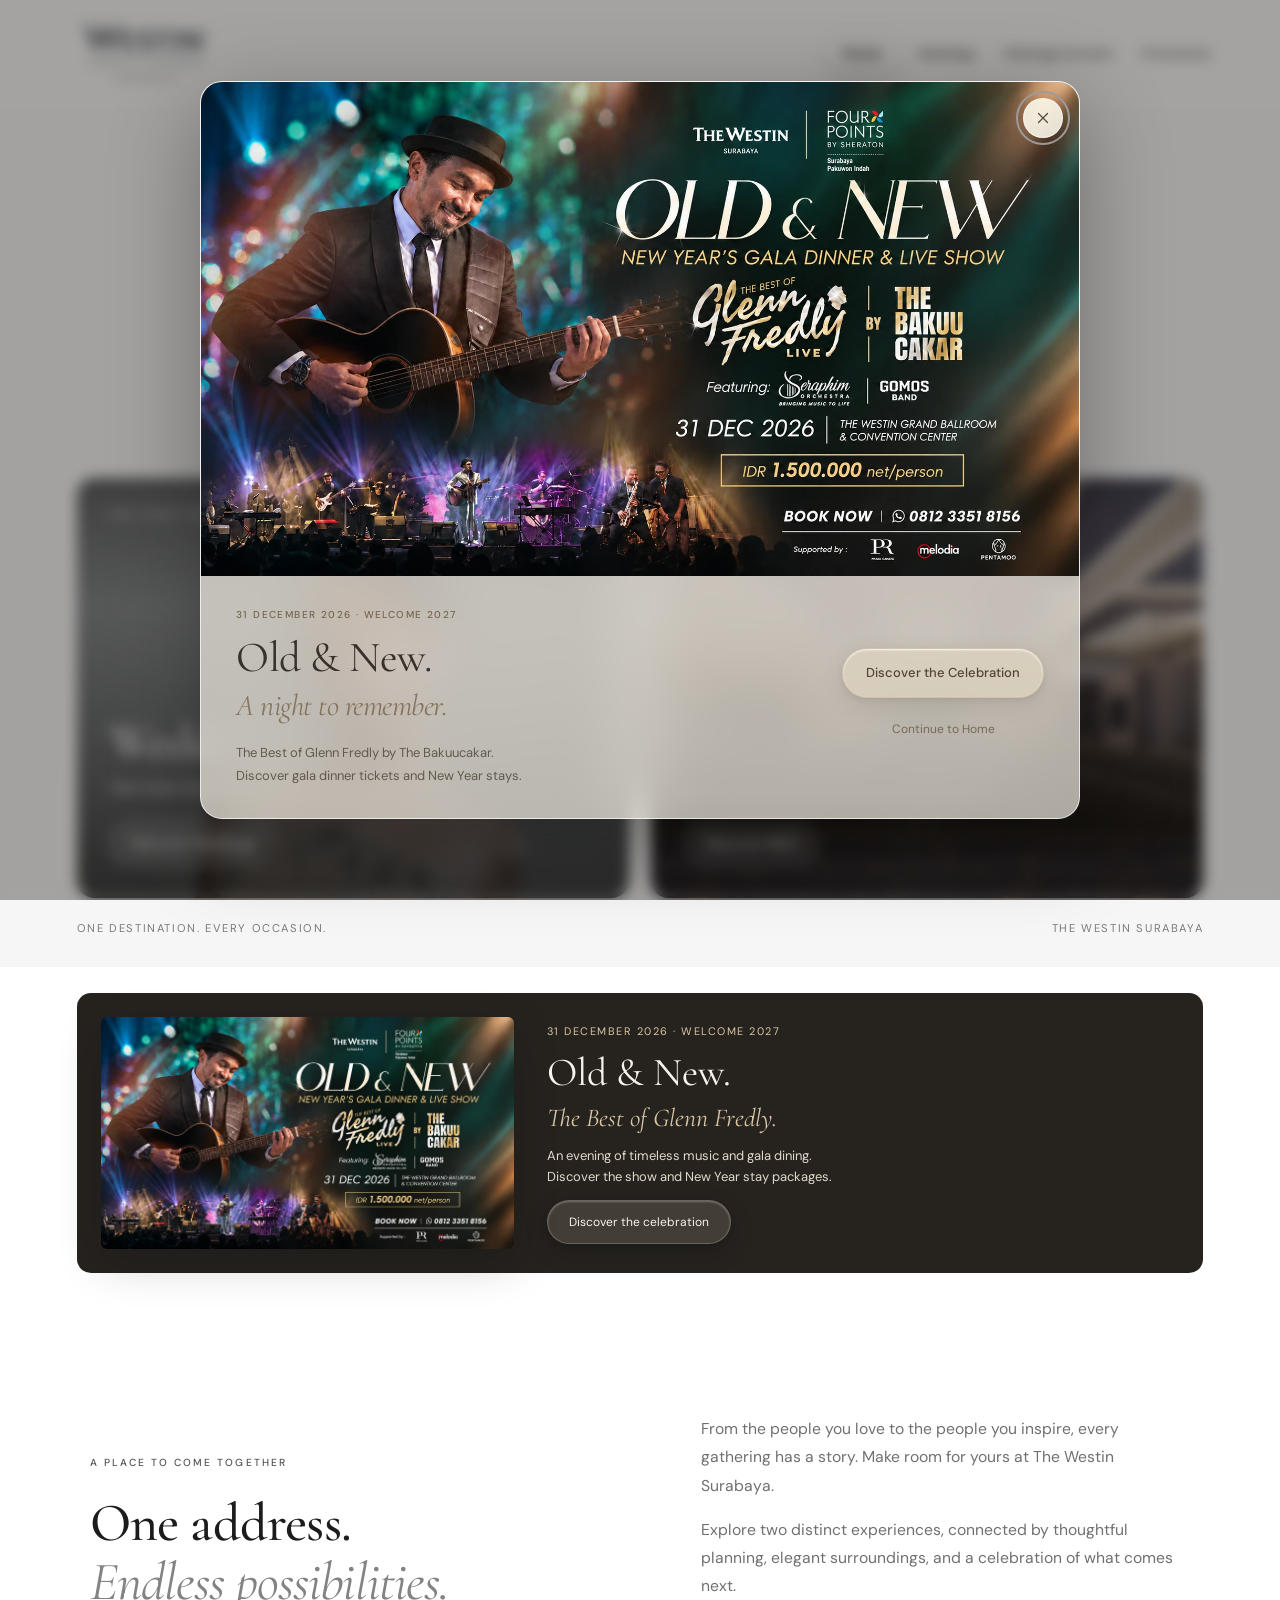
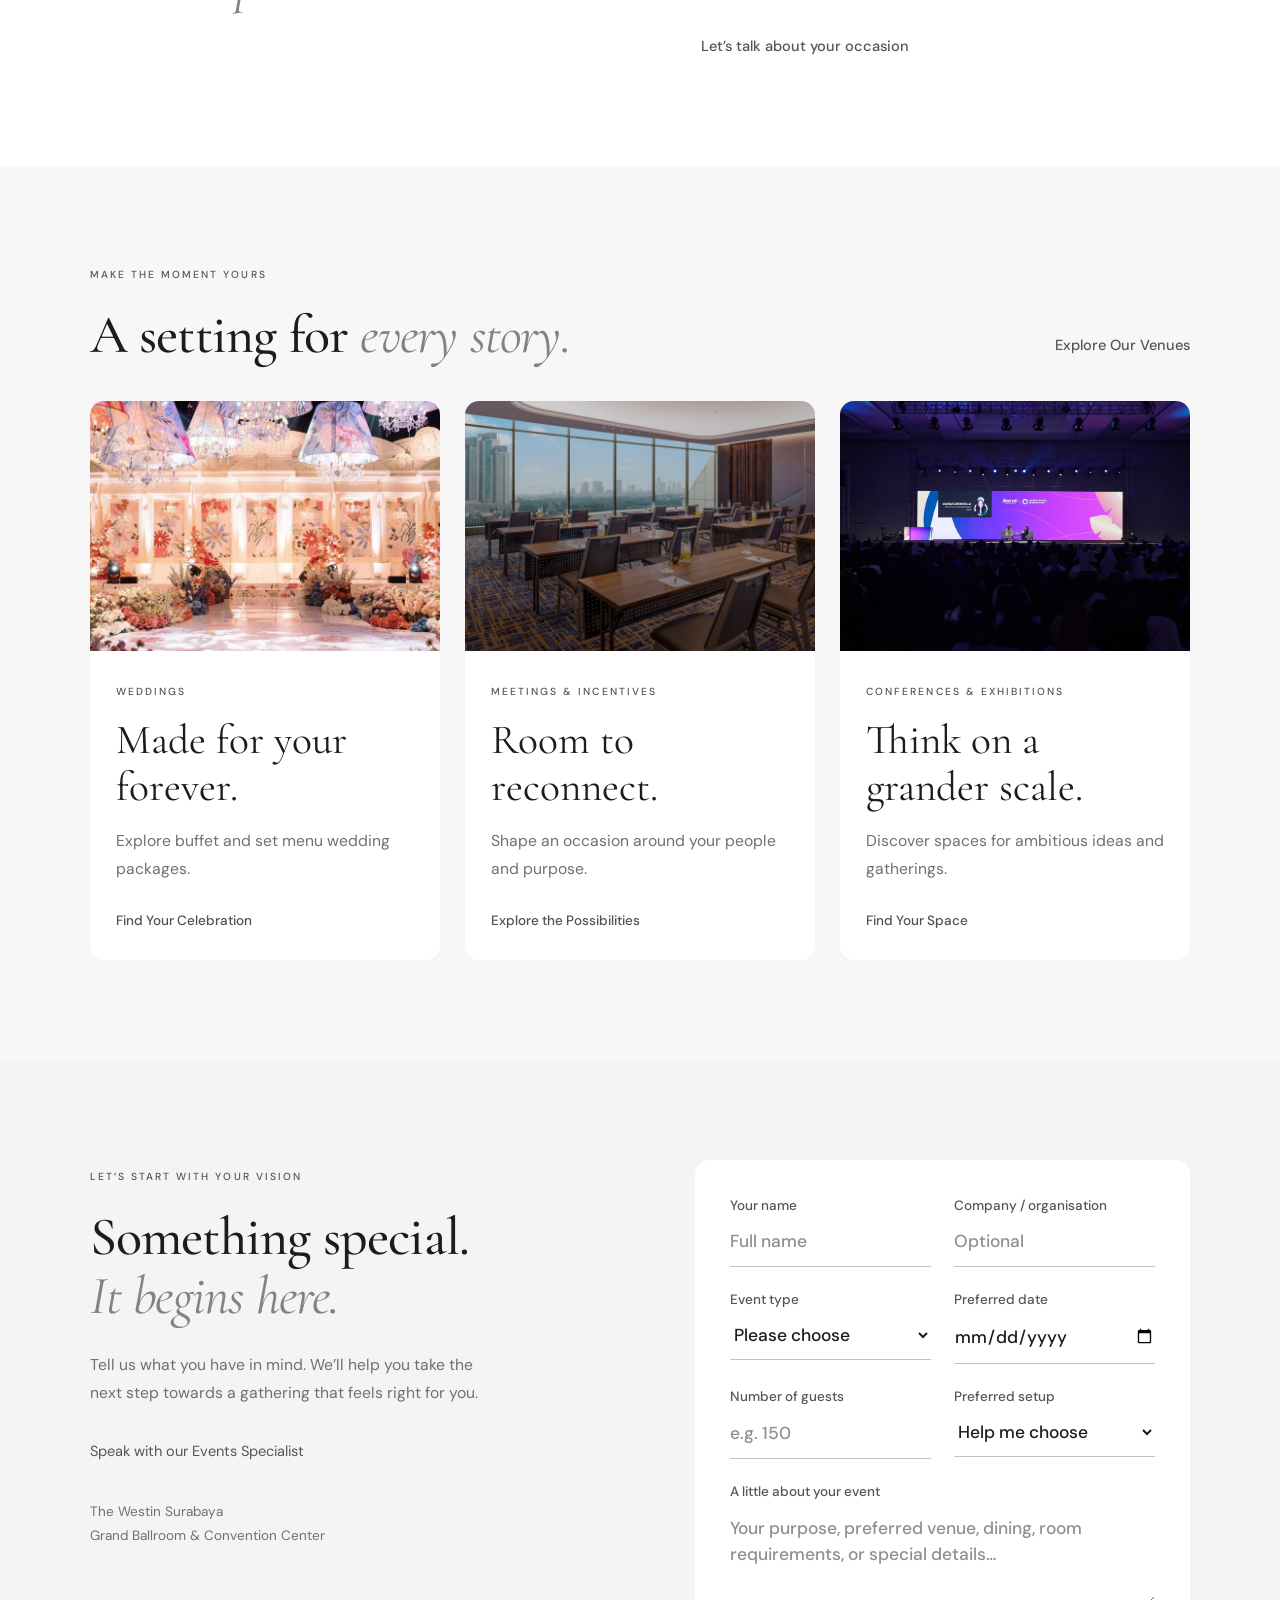
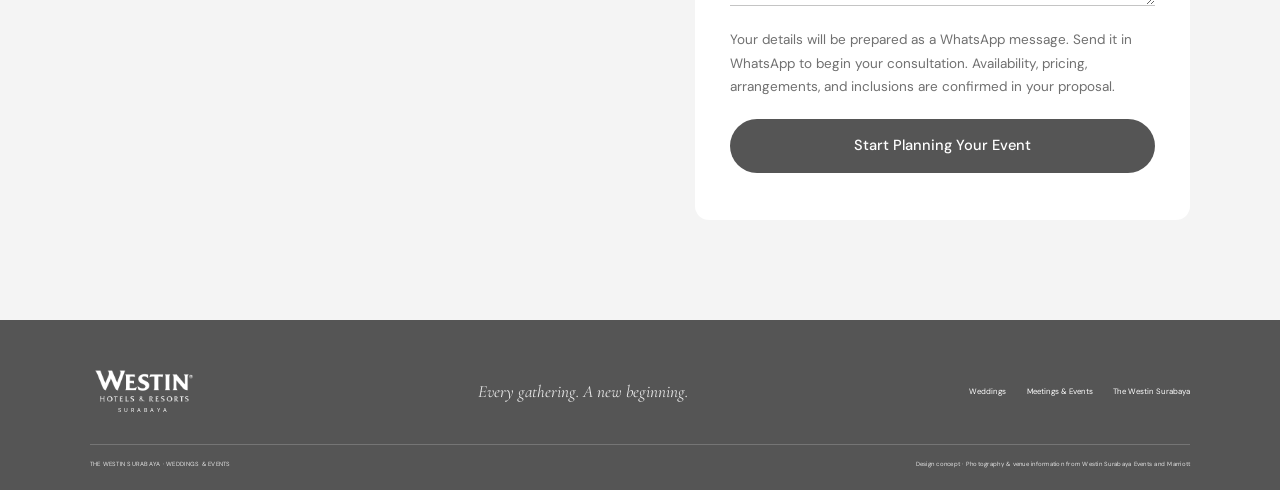
==== commit 40f8c637: "Add files via upload" ====
--- a/index.html
+++ b/index.html
@@ -1,3 +1,3 @@
-<!doctype html><html lang="en"><head><meta charset="UTF-8"><meta name="viewport" content="width=device-width, initial-scale=1"><meta name="theme-color" content="#51555a"><title>The Westin Surabaya — Weddings & Meetings</title><meta name="description" content="Discover weddings, meetings, conferences and celebrations at The Westin Surabaya. Find your setting and request a personal proposal."><link rel="preconnect" href="https://fonts.googleapis.com"><link rel="preconnect" href="https://fonts.gstatic.com" crossorigin><link href="https://fonts.googleapis.com/css2?family=Cormorant+Garamond:ital,wght@0,400;0,500;0,600;1,400;1,500&family=DM+Sans:wght@400;450;500;600&display=swap" rel="stylesheet"><link rel="stylesheet" href="styles.css?v=20"><link rel="stylesheet" href="westin-theme.css?v=20"><link rel="stylesheet" href="events.css?v=20"><link rel="stylesheet" href="typography.css?v=20"><script src="events.js?v=20" defer></script><link rel="stylesheet" href="popups.css?v=20"><script src="popups.js?v=20" defer></script><script src="navigation-motion.js?v=20" defer></script></head><body class="portal-page"><a class="skip" href="#main">Skip to content</a><header class="header"><a class="brand" href="index.html" aria-label="The Westin Surabaya, home"><img class="brand-logo" src="assets/westin-official-logo.png" alt="Westin Hotels & Resorts" width="600" height="181"><span class="brand-sub">SURABAYA</span></a><nav class="desktop-nav" aria-label="Main navigation"><a href="index.html" aria-current="page">Home</a><a href="weddings.html">Weddings</a><a href="mice.html">Meetings & Events</a><a href="promotions.html">Promotions</a></nav><a class="nav-cta" href="#inquiry">Plan Your Event</a><button class="menu-toggle" aria-label="Open menu" aria-expanded="false" aria-controls="mobile-nav"><span></span><span></span></button><nav class="mobile-nav" id="mobile-nav" aria-label="Mobile navigation" hidden><a href="index.html" aria-current="page">Home</a><a href="weddings.html">Weddings</a><a href="mice.html">Meetings & Events</a><a href="#inquiry">Plan Your Event</a><a href="promotions.html">Promotions</a></nav></header><main id="main"><section class="portal-hero"><div class="portal-intro"><p class="eyebrow">THE WESTIN SURABAYA · WEDDINGS & EVENTS</p><h1>For every moment<br><em>that matters.</em></h1><p>A promise. A possibility. A room full of people who matter.<br> Find the setting for your next beautiful beginning.</p></div><div class="portal-choices"><a href="weddings.html" class="story-choice"><img src="assets/wedding-editorial.webp" alt="Bridal fashion portrait for weddings at The Westin Surabaya" fetchpriority="high"><div class="choice-shade"></div><span class="choice-eyebrow">FOR YOUR FOREVER</span><div class="choice-copy"><h2>Weddings</h2><p>Your love story, beautifully celebrated.</p><span class="choice-button">Discover Weddings</span></div></a><a href="mice.html" class="story-choice"><img src="assets/meeting-hero.webp" alt="The Westin Grand Ballroom arranged for a conference" fetchpriority="high"><div class="choice-shade"></div><span class="choice-eyebrow">FOR YOUR NEXT BIG IDEA</span><div class="choice-copy"><h2>Meetings & Events</h2><p>Bring people together. Move ideas forward.</p><span class="choice-button">Discover MICE</span></div></a></div><div class="portal-caption"><span>ONE DESTINATION. EVERY OCCASION.</span><span>THE WESTIN SURABAYA</span></div></section>
+<!doctype html><html lang="en"><head><meta charset="UTF-8"><meta name="viewport" content="width=device-width, initial-scale=1"><meta name="theme-color" content="#51555a"><title>The Westin Surabaya — Weddings & Meetings</title><meta name="description" content="Discover weddings, meetings, conferences and celebrations at The Westin Surabaya. Find your setting and request a personal proposal."><link rel="preconnect" href="https://fonts.googleapis.com"><link rel="preconnect" href="https://fonts.gstatic.com" crossorigin><link href="https://fonts.googleapis.com/css2?family=Cormorant+Garamond:ital,wght@0,400;0,500;0,600;1,400;1,500&family=DM+Sans:wght@400;450;500;600&display=swap" rel="stylesheet"><link rel="stylesheet" href="styles.css?v=20"><link rel="stylesheet" href="westin-theme.css?v=20"><link rel="stylesheet" href="events.css?v=23"><link rel="stylesheet" href="typography.css?v=24"><script src="events.js?v=20" defer></script><link rel="stylesheet" href="popups.css?v=20"><script src="popups.js?v=20" defer></script><script src="navigation-motion.js?v=20" defer></script></head><body class="portal-page"><a class="skip" href="#main">Skip to content</a><header class="header"><a class="brand" href="index.html" aria-label="The Westin Surabaya, home"><img class="brand-logo" src="assets/westin-official-logo.png" alt="Westin Hotels & Resorts" width="600" height="181"><span class="brand-sub">SURABAYA</span></a><nav class="desktop-nav" aria-label="Main navigation"><a href="index.html" aria-current="page">Home</a><a href="weddings.html">Weddings</a><a href="mice.html">Meetings & Events</a><a href="promotions.html">Promotions</a></nav><button class="menu-toggle" aria-label="Open menu" aria-expanded="false" aria-controls="mobile-nav"><span></span><span></span></button><nav class="mobile-nav" id="mobile-nav" aria-label="Mobile navigation" hidden><a href="index.html" aria-current="page">Home</a><a href="weddings.html">Weddings</a><a href="mice.html">Meetings & Events</a><a href="promotions.html">Promotions</a></nav></header><main id="main"><section class="portal-hero"><div class="portal-intro"><p class="eyebrow">THE WESTIN SURABAYA · WEDDINGS & EVENTS</p><h1>For every moment<br><em>that matters.</em></h1><p>A promise. A possibility. A room full of people who matter.<br> Find the setting for your next beautiful beginning.</p></div><div class="portal-choices"><a href="weddings.html" class="story-choice"><img src="assets/wedding-editorial.webp" alt="Bridal fashion portrait for weddings at The Westin Surabaya" fetchpriority="high"><div class="choice-shade"></div><span class="choice-eyebrow">FOR YOUR FOREVER</span><div class="choice-copy"><h2>Weddings</h2><p>Your love story, beautifully celebrated.</p><span class="choice-button">Discover Weddings</span></div></a><a href="mice.html" class="story-choice"><img src="assets/meeting-hero.webp" alt="The Westin Grand Ballroom arranged for a conference" fetchpriority="high"><div class="choice-shade"></div><span class="choice-eyebrow">FOR YOUR NEXT BIG IDEA</span><div class="choice-copy"><h2>Meetings & Events</h2><p>Bring people together. Move ideas forward.</p><span class="choice-button">Discover MICE</span></div></a></div><div class="portal-caption"><span>ONE DESTINATION. EVERY OCCASION.</span><span>THE WESTIN SURABAYA</span></div></section>
 <section class="promotion-invite" aria-label="New Year’s Eve promotion"><a href="promotions.html"><img class="promotion-poster" src="assets/nye-2027/gala-dinner.webp" alt="Old &amp; New: The Best of Glenn Fredly New Year’s Gala Dinner &amp; Live Show" loading="lazy" width="1920" height="1080"><span class="promotion-copy"><span class="promotion-date">31 DECEMBER 2026 · WELCOME 2027</span><span class="promotion-title">Old &amp; New.<em>The Best of Glenn Fredly.</em></span><span class="promotion-summary">An evening of timeless music and gala dining.<br>Discover the show and New Year stay packages.</span><span class="promotion-discover">Discover the celebration</span></span></a></section><section class="portal-welcome section-wrap"><div><p class="eyebrow">A PLACE TO COME TOGETHER</p><h2>One address.<br><em>Endless possibilities.</em></h2></div><div><p>From the people you love to the people you inspire, every gathering has a story. Make room for yours at The Westin Surabaya.</p><p>Explore two distinct experiences, connected by thoughtful planning, elegant surroundings, and a celebration of what comes next.</p><a href="#inquiry" class="text-link">Let’s talk about your occasion</a></div></section>
 <section class="portal-settings section-wrap"><div class="section-heading"><div><p class="eyebrow">MAKE THE MOMENT YOURS</p><h2>A setting for <em>every story.</em></h2></div><a class="text-link" href="mice.html#venues">Explore Our Venues</a></div><div class="setting-grid"><a class="setting-card" href="weddings.html#packages"><img src="assets/buffet.webp" alt="Floral wedding decor at Westin" loading="lazy"><div><span class="eyebrow">WEDDINGS</span><h3>Made for your forever.</h3><p>Explore buffet and set menu wedding packages.</p><span class="setting-link">Find Your Celebration</span></div></a><a class="setting-card" href="mice.html#formats"><img src="assets/meeting-room.webp" alt="A daylight meeting space at Westin" loading="lazy"><div><span class="eyebrow">MEETINGS & INCENTIVES</span><h3>Room to reconnect.</h3><p>Shape an occasion around your people and purpose.</p><span class="setting-link">Explore the Possibilities</span></div></a><a class="setting-card" href="mice.html#venues"><img src="assets/convention.webp" alt="A conference in progress at The Westin Surabaya" loading="lazy"><div><span class="eyebrow">CONFERENCES & EXHIBITIONS</span><h3>Think on a grander scale.</h3><p>Discover spaces for ambitious ideas and gatherings.</p><span class="setting-link">Find Your Space</span></div></a></div></section><section class="inquiry section-wrap event-inquiry" id="inquiry"><div class="inquiry-copy"><p class="eyebrow">LET’S START WITH YOUR VISION</p><h2>Something special.<br><em>It begins here.</em></h2><p>Tell us what you have in mind. We’ll help you take the next step towards a gathering that feels right for you.</p><a class="contact-link" href="https://wa.me/6282331439094" target="_blank" rel="noopener">Speak with our Events Specialist</a><span class="inquiry-note">The Westin Surabaya<br>Grand Ballroom & Convention Center</span></div><form class="event-form" data-context="Weddings & Events"><div class="form-pair"><label>Your name<input name="name" placeholder="Full name" autocomplete="name" maxlength="100" required></label><label>Company / organisation<input name="company" placeholder="Optional" autocomplete="organization" maxlength="150"></label></div><div class="form-pair"><label>Event type<select name="type" id="event-type" required><option value="" disabled selected>Please choose</option><option>Wedding</option><option>Meeting</option><option>Conference</option><option>Exhibition / Convention</option><option>Incentive / Team Gathering</option><option>Corporate Celebration</option></select></label><label>Preferred date<input type="date" name="date" required></label></div><div class="form-pair"><label>Number of guests<input type="number" name="guests" min="1" max="10000" placeholder="e.g. 150" required></label><label>Preferred setup<select name="setup"><option>Help me choose</option><option>Theatre</option><option>Classroom</option><option>Banquet</option><option>Reception</option><option>Boardroom</option></select></label></div><label>A little about your event<textarea name="message" rows="3" maxlength="1500" placeholder="Your purpose, preferred venue, dining, room requirements, or special details…"></textarea></label><p class="form-note">Your details will be prepared as a WhatsApp message. Send it in WhatsApp to begin your consultation. Availability, pricing, arrangements, and inclusions are confirmed in your proposal.</p><button class="button green" type="submit">Start Planning Your Event</button><p class="form-status" role="status"></p></form></section></main><footer class="events-footer"><a class="brand" href="index.html"><img class="brand-logo" src="assets/westin-official-logo.png" alt="Westin Hotels & Resorts" width="600" height="181"><span class="brand-sub">SURABAYA</span></a><p>Every gathering. A new beginning.</p><nav aria-label="Footer navigation"><a href="weddings.html">Weddings</a><a href="mice.html">Meetings & Events</a><a href="https://www.marriott.com/en-us/hotels/subwi-the-westin-surabaya/overview/" target="_blank" rel="noopener">The Westin Surabaya</a></nav><div class="footer-bottom"><span>THE WESTIN SURABAYA · WEDDINGS & EVENTS</span><span>Design concept · Photography & venue information from Westin Surabaya Events and Marriott</span></div></footer><dialog class="nye-promotion-popup" id="nye-promotion-popup" aria-labelledby="nye-popup-title"><button type="button" class="popup-close" data-close-dialog aria-label="Close New Year promotion" autofocus><svg viewBox="0 0 24 24" aria-hidden="true" focusable="false"><path d="m6 6 12 12M18 6 6 18"/></svg></button><img class="nye-popup-poster" src="assets/nye-2027/gala-dinner.webp" alt="Old and New: The Best of Glenn Fredly New Year’s Gala Dinner and Live Show" width="1672" height="941"><div class="nye-popup-copy"><div><p class="popup-kicker">31 DECEMBER 2026 · WELCOME 2027</p><h2 id="nye-popup-title">Old &amp; New.<em>A night to remember.</em></h2><p>The Best of Glenn Fredly by The Bakuucakar.<br>Discover gala dinner tickets and New Year stays.</p></div><div class="nye-popup-actions"><a href="promotions.html">Discover the Celebration</a><button type="button" data-close-dialog>Continue to Home</button></div></div></dialog></body></html>
--- a/events.css
+++ b/events.css
@@ -106,3 +106,17 @@
 .format-controls .capacity-chart-button:is(:hover,:focus-visible){background:transparent;box-shadow:0 5px 15px #0001;transform:none}
 @media(max-width:760px){.format-controls .format-tabs{flex-basis:auto}.format-controls .capacity-chart-action{margin-left:0}}
 @media(prefers-reduced-motion:reduce){.header :is(.desktop-nav,.mobile-nav).nav-motion a{transition:none}}
+
+/* Keep the full page navigation visible on narrow screens in a centered horizontal rail. */
+@media(max-width:1000px){
+ .header{justify-content:center}
+ .header .brand{position:absolute;left:5.2%;top:50%;transform:translateY(-50%)}
+ .header .desktop-nav{display:flex;align-items:center;justify-content:center;max-width:calc(100% - 170px);overflow-x:auto;scrollbar-width:none;white-space:nowrap;gap:22px}
+ .header .desktop-nav::-webkit-scrollbar{display:none}
+ .header .menu-toggle,.header .mobile-nav{display:none!important}
+}
+@media(max-width:760px){
+ .header{height:78px;padding:0 4%}
+ .header .brand{left:4%;transform:translateY(-50%) scale(.82);transform-origin:left center}
+ .header .desktop-nav{max-width:calc(100% - 125px);gap:17px;font-size:10px}
+}
--- a/typography.css
+++ b/typography.css
@@ -59,3 +59,20 @@
  footer.events-footer>nav{font-size:.61vw;gap:1.6vw;max-width:none;flex-wrap:nowrap}
  footer.events-footer>.footer-bottom{margin-top:0;padding-top:1.1vw;font-size:.47vw;line-height:1.7;letter-spacing:.02vw}
 }
+
+/* Narrow screens keep the page choices in a centered, horizontally scrollable navigation rail. */
+@media(max-width:1000px){
+ .header{justify-content:center}
+ .header .brand{position:absolute;left:5.2%;top:50%;transform:translateY(-50%)}
+ .header .desktop-nav{display:flex!important;align-items:center;justify-content:center;max-width:calc(100% - 170px);overflow-x:auto;scrollbar-width:none;white-space:nowrap;gap:22px}
+ .header .desktop-nav::-webkit-scrollbar{display:none}
+ .header .menu-toggle,.header .mobile-nav{display:none!important}
+}
+@media(max-width:760px){
+ .header{height:78px;padding:0 4%}
+ .header .brand{left:4%;transform:translateY(-50%) scale(.82);transform-origin:left center}
+ .header .desktop-nav{max-width:calc(100% - 125px);gap:17px;font-size:10px}
+}
+@media(max-width:1000px){.header .desktop-nav{margin-left:140px}}
+@media(max-width:760px){.header .desktop-nav{margin-left:110px}}
+@media(max-width:1000px){.header .desktop-nav{padding-left:15px}}
